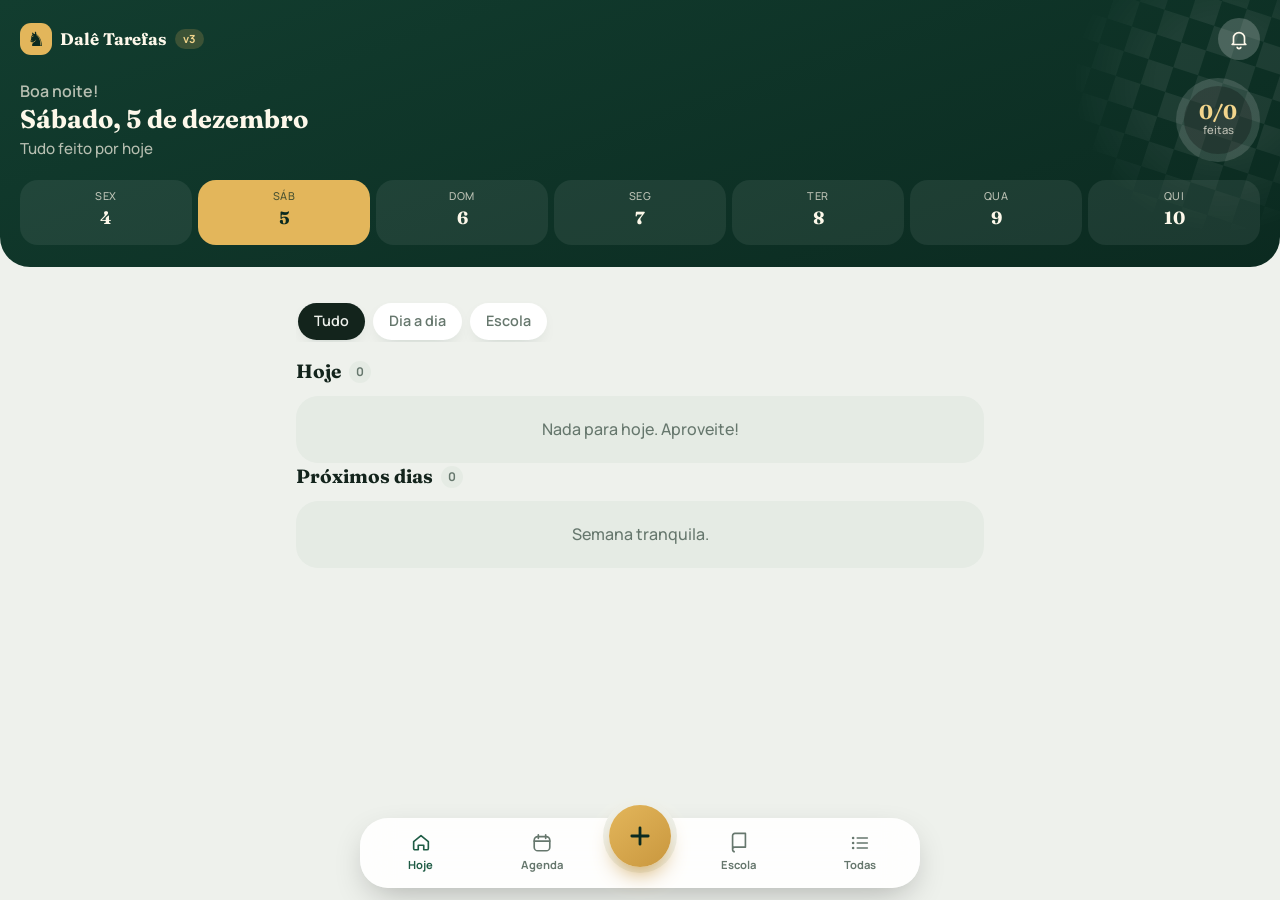
==== index.html @ 9ff4600a "v3: janelas próprias no visual do app e abertura sempre atualizada - Confirmar exclusão, escolher da" ====
<!doctype html>
<html lang="pt-BR">
<head>
  <meta charset="utf-8">
  <meta name="viewport" content="width=device-width, initial-scale=1, viewport-fit=cover">
  <title>Dalê Tarefas</title>
  <meta name="description" content="App de tarefas com agenda para o dia a dia e para a escola.">
  <meta name="theme-color" content="#123d2f">
  <link rel="manifest" href="manifest.webmanifest">
  <link rel="icon" href="icons/icon.svg" type="image/svg+xml">
  <link rel="preload" href="fonts/manrope.woff2" as="font" type="font/woff2" crossorigin>
  <link rel="preload" href="fonts/fraunces-700.woff2" as="font" type="font/woff2" crossorigin>
  <link rel="stylesheet" href="styles.css">
</head>
<body>
  <svg width="0" height="0" style="position:absolute" aria-hidden="true">
    <symbol id="i-home" viewBox="0 0 24 24"><path d="M4 11.5 12 5l8 6.5V19a1.5 1.5 0 0 1-1.5 1.5H15v-5h-6v5H5.5A1.5 1.5 0 0 1 4 19z" fill="none" stroke="currentColor" stroke-width="1.8" stroke-linejoin="round"/></symbol>
    <symbol id="i-cal" viewBox="0 0 24 24"><rect x="3.5" y="5" width="17" height="15.5" rx="4" fill="none" stroke="currentColor" stroke-width="1.8"/><path d="M3.5 10h17M8 3v4M16 3v4" stroke="currentColor" stroke-width="1.8" stroke-linecap="round"/></symbol>
    <symbol id="i-book" viewBox="0 0 24 24"><path d="M5 5.5A2.5 2.5 0 0 1 7.5 3H19v15H7.5A2.5 2.5 0 0 0 5 20.5zM5 20.5A2.5 2.5 0 0 0 7.5 23" fill="none" stroke="currentColor" stroke-width="1.8" stroke-linejoin="round" transform="translate(0 -1.5)"/></symbol>
    <symbol id="i-list" viewBox="0 0 24 24"><path d="M9 6.5h11M9 12h11M9 17.5h11" stroke="currentColor" stroke-width="1.8" stroke-linecap="round"/><circle cx="4.5" cy="6.5" r="1.4" fill="currentColor"/><circle cx="4.5" cy="12" r="1.4" fill="currentColor"/><circle cx="4.5" cy="17.5" r="1.4" fill="currentColor"/></symbol>
    <symbol id="i-plus" viewBox="0 0 24 24"><path d="M12 5v14M5 12h14" stroke="currentColor" stroke-width="2.4" stroke-linecap="round"/></symbol>
    <symbol id="i-check" viewBox="0 0 24 24"><path d="m5.5 12.5 4 4 9-9.5" fill="none" stroke="currentColor" stroke-width="2.6" stroke-linecap="round" stroke-linejoin="round"/></symbol>
    <symbol id="i-clock" viewBox="0 0 24 24"><circle cx="12" cy="12" r="8.5" fill="none" stroke="currentColor" stroke-width="1.8"/><path d="M12 7.5V12l3 2" fill="none" stroke="currentColor" stroke-width="1.8" stroke-linecap="round"/></symbol>
    <symbol id="i-bell" viewBox="0 0 24 24"><path d="M6 16.5V11a6 6 0 0 1 12 0v5.5l1.5 1.5h-15zM10 20.5a2 2 0 0 0 4 0" fill="none" stroke="currentColor" stroke-width="1.8" stroke-linejoin="round"/></symbol>
    <symbol id="i-repeat" viewBox="0 0 24 24"><path d="M4 11V9.5A3.5 3.5 0 0 1 7.5 6H19m0 0-3-3m3 3-3 3M20 13v1.5a3.5 3.5 0 0 1-3.5 3.5H5m0 0 3 3m-3-3 3-3" fill="none" stroke="currentColor" stroke-width="1.8" stroke-linecap="round" stroke-linejoin="round"/></symbol>
    <symbol id="i-house" viewBox="0 0 24 24"><path d="M4 11.5 12 5l8 6.5M6.5 10v9.5h11V10" fill="none" stroke="currentColor" stroke-width="2" stroke-linecap="round" stroke-linejoin="round"/></symbol>
    <symbol id="i-search" viewBox="0 0 24 24"><circle cx="11" cy="11" r="6.5" fill="none" stroke="currentColor" stroke-width="1.9"/><path d="m16 16 4 4" stroke="currentColor" stroke-width="1.9" stroke-linecap="round"/></symbol>
    <symbol id="i-chev-l" viewBox="0 0 24 24"><path d="m14.5 6-6 6 6 6" fill="none" stroke="currentColor" stroke-width="2.2" stroke-linecap="round" stroke-linejoin="round"/></symbol>
    <symbol id="i-chev-r" viewBox="0 0 24 24"><path d="m9.5 6 6 6-6 6" fill="none" stroke="currentColor" stroke-width="2.2" stroke-linecap="round" stroke-linejoin="round"/></symbol>
    <symbol id="i-x" viewBox="0 0 24 24"><path d="m7 7 10 10M17 7 7 17" stroke="currentColor" stroke-width="2.2" stroke-linecap="round"/></symbol>
    <symbol id="i-gear" viewBox="0 0 24 24"><circle cx="12" cy="12" r="3" fill="none" stroke="currentColor" stroke-width="1.8"/><path d="M12 2.8v2.4M12 18.8v2.4M2.8 12h2.4M18.8 12h2.4M5.5 5.5l1.7 1.7M16.8 16.8l1.7 1.7M5.5 18.5l1.7-1.7M16.8 7.2l1.7-1.7" stroke="currentColor" stroke-width="1.8" stroke-linecap="round"/></symbol>
  </svg>

  <header class="hero">
    <div class="hero-top">
      <div class="brand">
        <span class="logo" aria-hidden="true"><svg><use href="#i-check"/></svg></span>
        <span class="brand-name">Dalê Tarefas</span>
        <span class="version" id="appVersion"></span>
      </div>
      <button class="icon-btn" id="notifyBtn" type="button" aria-label="Ativar notificações"><svg><use href="#i-bell"/></svg></button>
    </div>
    <div class="hero-body">
      <div class="hero-text">
        <p class="hello" id="heroKicker"></p>
        <h1 id="heroTitle"></h1>
        <p class="hero-sub" id="heroSub"></p>
      </div>
      <div class="ring" id="ring" hidden><span class="ring-num" id="ringNum"></span><span class="ring-label">feitas</span></div>
    </div>
    <div class="week" id="week" hidden></div>
  </header>

  <main>
    <section class="view active" id="view-hoje">
      <div id="spotlight"></div>
      <div class="chips" id="hojeFilter">
        <button class="chip-btn active" data-hf="" type="button">Tudo</button>
        <button class="chip-btn" data-hf="dia" type="button">Dia a dia</button>
        <button class="chip-btn" data-hf="escola" type="button">Escola</button>
      </div>
      <div id="hojeLists"></div>
    </section>

    <section class="view" id="view-agenda">
      <div class="month-card">
        <div class="cal-header">
          <button class="icon-btn small" id="prevMonth" type="button" aria-label="Mês anterior"><svg><use href="#i-chev-l"/></svg></button>
          <h2 id="monthTitle"></h2>
          <button class="icon-btn small" id="nextMonth" type="button" aria-label="Próximo mês"><svg><use href="#i-chev-r"/></svg></button>
        </div>
        <div class="calendar" id="calendar"></div>
        <button class="pill-btn soft" id="goToday" type="button">Voltar para hoje</button>
      </div>
      <div class="section-title">
        <h3 id="dayTitle"></h3>
        <button class="pill-btn" id="addOnDay" type="button"><svg><use href="#i-plus"/></svg>Adicionar</button>
      </div>
      <ol class="timeline" id="dayTasks"></ol>
    </section>

    <section class="view" id="view-escola">
      <div class="section-title"><h3>Provas chegando</h3></div>
      <div class="carousel" id="examsBox"></div>
      <div class="section-title">
        <h3>Matérias</h3>
        <button class="pill-btn soft" id="manageSubjects" type="button"><svg><use href="#i-gear"/></svg>Editar</button>
      </div>
      <div class="subject-tiles" id="subjectsGrid"></div>
      <div class="section-title"><h3 id="schoolListTitle">Lições e trabalhos</h3></div>
      <div id="schoolList"></div>
    </section>

    <section class="view" id="view-todas">
      <label class="search"><svg><use href="#i-search"/></svg><input type="search" id="search" placeholder="Buscar tarefas" aria-label="Buscar tarefas"></label>
      <div class="chips" id="statusChips">
        <button class="chip-btn active" data-status="pendentes" type="button">Pendentes</button>
        <button class="chip-btn" data-status="concluidas" type="button">Concluídas</button>
        <button class="chip-btn" data-status="" type="button">Todas</button>
        <span class="chip-sep"></span>
        <button class="chip-btn" data-cat="dia" type="button">Dia a dia</button>
        <button class="chip-btn" data-cat="escola" type="button">Escola</button>
      </div>
      <div id="allTasks"></div>
      <button class="pill-btn danger" id="clearDone" type="button">Apagar concluídas</button>
    </section>
  </main>

  <nav class="bottom-nav" role="tablist">
    <button class="tab active" data-view="hoje" role="tab" type="button"><svg><use href="#i-home"/></svg><span>Hoje</span></button>
    <button class="tab" data-view="agenda" role="tab" type="button"><svg><use href="#i-cal"/></svg><span>Agenda</span></button>
    <button class="fab" id="addBtn" type="button" aria-label="Nova tarefa"><svg><use href="#i-plus"/></svg></button>
    <button class="tab" data-view="escola" role="tab" type="button"><svg><use href="#i-book"/></svg><span>Escola</span></button>
    <button class="tab" data-view="todas" role="tab" type="button"><svg><use href="#i-list"/></svg><span>Todas</span></button>
  </nav>

  <dialog id="taskDialog" class="sheet">
    <form id="taskForm" method="dialog">
      <span class="grabber" aria-hidden="true"></span>
      <div class="sheet-head">
        <h2 id="formTitle">Nova tarefa</h2>
        <button class="icon-btn small" value="cancel" formnovalidate type="submit" aria-label="Fechar"><svg><use href="#i-x"/></svg></button>
      </div>
      <input class="title-input" name="title" required maxlength="120" placeholder="O que você precisa fazer?" aria-label="Título">

      <div class="cat-toggle">
        <label><input type="radio" name="category" value="dia" checked><span><svg><use href="#i-house"/></svg>Dia a dia</span></label>
        <label><input type="radio" name="category" value="escola"><span><svg><use href="#i-book"/></svg>Escola</span></label>
      </div>

      <div class="school-fields" id="schoolFields">
        <p class="field-label">Matéria</p>
        <div class="choice-row" id="subjectSelect"></div>
        <p class="field-label">Tipo</p>
        <div class="choice-row">
          <label class="choice"><input type="radio" name="kind" value="licao" checked><span>Lição</span></label>
          <label class="choice"><input type="radio" name="kind" value="trabalho"><span>Trabalho</span></label>
          <label class="choice"><input type="radio" name="kind" value="prova"><span>Prova</span></label>
          <label class="choice"><input type="radio" name="kind" value="estudo"><span>Estudar</span></label>
          <label class="choice"><input type="radio" name="kind" value="outro"><span>Outro</span></label>
        </div>
      </div>

      <div class="when-row">
        <button class="pill-field" type="button" id="dateBtn"><svg><use href="#i-cal"/></svg><span id="dateLabel">Sem data</span></button>
        <button class="pill-field" type="button" id="timeBtn"><svg><use href="#i-clock"/></svg><span id="timeLabel">Sem horário</span></button>
        <input type="hidden" name="date">
        <input type="hidden" name="time">
      </div>

      <p class="field-label">Prioridade</p>
      <div class="choice-row prio-row">
        <label class="choice baixa"><input type="radio" name="priority" value="baixa"><span>Baixa</span></label>
        <label class="choice media"><input type="radio" name="priority" value="media" checked><span>Média</span></label>
        <label class="choice alta"><input type="radio" name="priority" value="alta"><span>Alta</span></label>
      </div>

      <p class="field-label">Lembrete</p>
      <div class="choice-row">
        <label class="choice"><input type="radio" name="reminder" value=""><span>Nenhum</span></label>
        <label class="choice"><input type="radio" name="reminder" value="0" checked><span>Na hora</span></label>
        <label class="choice"><input type="radio" name="reminder" value="10"><span>10 min</span></label>
        <label class="choice"><input type="radio" name="reminder" value="30"><span>30 min</span></label>
        <label class="choice"><input type="radio" name="reminder" value="60"><span>1 h</span></label>
        <label class="choice"><input type="radio" name="reminder" value="1440"><span>1 dia</span></label>
      </div>

      <p class="field-label">Repetir</p>
      <div class="choice-row">
        <label class="choice"><input type="radio" name="repeat" value="" checked><span>Não</span></label>
        <label class="choice"><input type="radio" name="repeat" value="diario"><span>Todo dia</span></label>
        <label class="choice"><input type="radio" name="repeat" value="semanal"><span>Toda semana</span></label>
      </div>

      <textarea name="notes" rows="2" maxlength="1000" placeholder="Anotações, páginas, materiais…" aria-label="Anotações"></textarea>

      <div class="sheet-actions">
        <button class="pill-btn danger" id="deleteBtn" type="button" hidden>Excluir</button>
        <button class="save-btn" value="save" type="submit">Salvar tarefa</button>
      </div>
    </form>
  </dialog>

  <dialog id="subjectsDialog" class="sheet">
    <form method="dialog" id="subjectsForm">
      <span class="grabber" aria-hidden="true"></span>
      <div class="sheet-head">
        <h2>Matérias</h2>
        <button class="icon-btn small" type="submit" aria-label="Fechar"><svg><use href="#i-x"/></svg></button>
      </div>
      <ul class="subject-edit-list" id="subjectEditList"></ul>
      <div class="add-subject">
        <button class="color-dot" type="button" id="newSubjectColor" data-color="#7c5cff" style="--dot:#7c5cff" aria-label="Escolher cor da matéria"></button>
        <input id="newSubjectName" placeholder="Nova matéria" maxlength="40">
        <button class="pill-btn" id="addSubjectBtn" type="button"><svg><use href="#i-plus"/></svg></button>
      </div>
      <button class="save-btn" type="submit">Pronto</button>
    </form>
  </dialog>

  <!-- Janelas próprias (no lugar das janelas do sistema) -->
  <dialog id="confirmDialog" class="sheet small-sheet">
    <div class="sheet-inner">
      <span class="grabber" aria-hidden="true"></span>
      <div class="confirm-icon" aria-hidden="true"><svg><use href="#i-x"/></svg></div>
      <h2 id="confirmTitle"></h2>
      <p class="confirm-text" id="confirmText"></p>
      <div class="sheet-actions">
        <button class="pill-btn soft big" type="button" id="confirmNo">Cancelar</button>
        <button class="pill-btn danger-solid big" type="button" id="confirmYes">Excluir</button>
      </div>
    </div>
  </dialog>

  <dialog id="dateDialog" class="sheet small-sheet">
    <div class="sheet-inner">
      <span class="grabber" aria-hidden="true"></span>
      <div class="sheet-head"><h2>Escolher data</h2><button class="icon-btn small" type="button" data-close aria-label="Fechar"><svg><use href="#i-x"/></svg></button></div>
      <div class="choice-row" id="dateQuick"></div>
      <div class="picker-cal">
        <div class="cal-header">
          <button class="icon-btn small" type="button" id="pickPrev" aria-label="Mês anterior"><svg><use href="#i-chev-l"/></svg></button>
          <h3 id="pickMonth"></h3>
          <button class="icon-btn small" type="button" id="pickNext" aria-label="Próximo mês"><svg><use href="#i-chev-r"/></svg></button>
        </div>
        <div class="calendar" id="pickDays"></div>
      </div>
    </div>
  </dialog>

  <dialog id="timeDialog" class="sheet small-sheet">
    <div class="sheet-inner">
      <span class="grabber" aria-hidden="true"></span>
      <div class="sheet-head"><h2>Escolher horário</h2><button class="icon-btn small" type="button" data-close aria-label="Fechar"><svg><use href="#i-x"/></svg></button></div>
      <div class="time-preview" id="timePreview">--:--</div>
      <p class="field-label">Hora</p>
      <div class="time-grid hours" id="pickHours"></div>
      <p class="field-label">Minutos</p>
      <div class="time-grid minutes" id="pickMinutes"></div>
      <div class="sheet-actions">
        <button class="pill-btn soft big" type="button" id="timeClear">Sem horário</button>
        <button class="save-btn" type="button" id="timeOk">Confirmar</button>
      </div>
    </div>
  </dialog>

  <dialog id="colorDialog" class="sheet small-sheet">
    <div class="sheet-inner">
      <span class="grabber" aria-hidden="true"></span>
      <div class="sheet-head"><h2>Escolher cor</h2><button class="icon-btn small" type="button" data-close aria-label="Fechar"><svg><use href="#i-x"/></svg></button></div>
      <div class="palette" id="palette"></div>
    </div>
  </dialog>

  <div class="toast" id="toast" role="status" aria-live="polite"></div>
  <script src="version.js"></script>
  <script src="app.js"></script>
</body>
</html>
---- styles.css ----
/* Fontes locais (funcionam offline) */
@font-face { font-family: 'Fraunces'; font-style: normal; font-weight: 700; font-display: swap; src: url('fonts/fraunces-700.woff2') format('woff2'); }
@font-face { font-family: 'Manrope'; font-style: normal; font-weight: 500 800; font-display: swap; src: url('fonts/manrope.woff2') format('woff2'); }

/* Dalê Tarefas — layout renovado: topo com saudação e progresso, navegação inferior com botão central,
   cartões arredondados, formulários em "bottom sheet". Cada tema troca só os tokens e alguns detalhes. */
:root {
  --bg: #f4f2fb;
  --surface: #ffffff;
  --surface-2: #efecf8;
  --text: #1b1830;
  --muted: #6e6a86;
  --line: rgba(27, 24, 48, .08);
  --accent: #6d4aff;
  --accent-2: #ff5fa2;
  --accent-text: #ffffff;
  --hero-bg: linear-gradient(140deg, #6d4aff, #ff5fa2);
  --hero-text: #ffffff;
  --hero-muted: rgba(255, 255, 255, .78);
  --nav-bg: rgba(255, 255, 255, .92);
  --dia: #18b6a4;
  --escola: #ffae2b;
  --alta: #ff4d6d;
  --media: #ffae2b;
  --baixa: #2ccf8a;
  --r-xl: 30px;
  --r-lg: 22px;
  --r-md: 16px;
  --shadow: 0 10px 30px -12px rgba(40, 20, 120, .25);
  --shadow-sm: 0 4px 14px -6px rgba(40, 20, 120, .18);
  --font-display: "Trebuchet MS", system-ui, sans-serif;
  --font-body: system-ui, sans-serif;
  --display-weight: 800;
}

* { box-sizing: border-box; }
[hidden] { display: none !important; }
html { -webkit-tap-highlight-color: transparent; }
body {
  margin: 0; min-height: 100vh; background: var(--bg); color: var(--text);
  font-family: var(--font-body); line-height: 1.45; padding-bottom: 120px;
}
svg { width: 22px; height: 22px; flex: none; }
h1, h2, h3 { margin: 0; font-family: var(--font-display); font-weight: var(--display-weight); }
button { font: inherit; color: inherit; }

/* ---------- Topo ---------- */
.hero {
  background: var(--hero-bg); color: var(--hero-text);
  padding: 18px 20px 22px; border-radius: 0 0 var(--r-xl) var(--r-xl);
  display: grid; gap: 18px; position: relative; overflow: hidden;
}
.hero-top { display: flex; align-items: center; justify-content: space-between; gap: 12px; position: relative; z-index: 1; }
.brand { display: flex; align-items: center; gap: 8px; min-width: 0; }
.logo {
  width: 32px; height: 32px; border-radius: 11px; display: grid; place-items: center;
  background: rgba(255, 255, 255, .22); color: var(--hero-text);
}
.logo svg { width: 18px; height: 18px; }
.brand-name { font-family: var(--font-display); font-weight: var(--display-weight); font-size: 1.05rem; white-space: nowrap; }
.version { font-size: .7rem; font-weight: 700; padding: 2px 8px; border-radius: 999px; background: rgba(255, 255, 255, .22); }
.icon-btn {
  width: 42px; height: 42px; border-radius: 50%; border: 0; display: grid; place-items: center; cursor: pointer;
  background: rgba(255, 255, 255, .2); color: inherit;
}
.icon-btn.small { width: 34px; height: 34px; background: var(--surface-2); color: var(--text); }
.icon-btn.small svg { width: 18px; height: 18px; }
#notifyBtn.on { background: var(--hero-text); color: var(--accent); }

.hero-body { display: flex; align-items: center; justify-content: space-between; gap: 16px; position: relative; z-index: 1; }
.hello { margin: 0; color: var(--hero-muted); font-weight: 600; }
.hero h1 { font-size: 1.6rem; line-height: 1.15; text-wrap: balance; margin: 2px 0 4px; }
.hero-sub { margin: 0; color: var(--hero-muted); font-size: .95rem; }
.ring {
  --p: 0; flex: none; width: 84px; height: 84px; border-radius: 50%; display: grid; place-content: center; text-align: center;
  background: conic-gradient(var(--hero-text) calc(var(--p) * 1%), rgba(255, 255, 255, .22) 0);
  position: relative;
}
.ring::before { content: ""; position: absolute; inset: 8px; border-radius: 50%; background: var(--ring-hole, rgba(0, 0, 0, .18)); }
.ring > * { position: relative; }
.ring-num { font-family: var(--font-display); font-weight: var(--display-weight); font-size: 1.25rem; line-height: 1; }
.ring-label { font-size: .7rem; color: var(--hero-muted); }

.week { display: grid; grid-template-columns: repeat(7, 1fr); gap: 6px; position: relative; z-index: 1; }
.day-pill {
  border: 0; border-radius: 18px; padding: 8px 0 6px; display: grid; justify-items: center; gap: 1px; cursor: pointer;
  background: rgba(255, 255, 255, .14); color: var(--hero-text);
}
.day-pill .dw { font-size: .68rem; text-transform: uppercase; letter-spacing: .04em; color: var(--hero-muted); }
.day-pill .dn { font-family: var(--font-display); font-weight: var(--display-weight); font-size: 1.1rem; }
.day-pill .dd { font-size: .7rem; line-height: .6; height: 8px; letter-spacing: 1px; }
.day-pill.today { background: var(--hero-text); color: var(--accent); }
.day-pill.today .dw { color: var(--accent); opacity: .7; }

/* ---------- Conteúdo ---------- */
main { padding: 18px 16px 0; max-width: 720px; margin: 0 auto; display: grid; gap: 16px; }
.view { display: none; }
.view.active { display: grid; gap: 16px; }

.chips { display: flex; gap: 8px; overflow-x: auto; padding: 2px; scrollbar-width: none; }
.chip-btn {
  flex: none; border: 0; border-radius: 999px; padding: 8px 16px; font-weight: 600; font-size: .9rem; cursor: pointer;
  background: var(--surface); color: var(--muted); box-shadow: var(--shadow-sm);
}
.chip-btn.active { background: var(--text); color: var(--bg); }
.chip-sep { flex: none; width: 1px; background: var(--line); margin: 4px 2px; }

.group { display: grid; gap: 10px; }
.group h2 { font-size: 1.05rem; display: flex; align-items: center; gap: 8px; }
.group h2 .count {
  font-family: var(--font-body); font-size: .75rem; font-weight: 700; min-width: 22px; height: 22px; padding: 0 7px;
  border-radius: 999px; display: inline-grid; place-items: center; background: var(--surface-2); color: var(--muted);
}
.group.overdue h2 { color: var(--alta); }
.group.overdue h2 .count { background: color-mix(in srgb, var(--alta) 15%, transparent); color: var(--alta); }

.task-list { list-style: none; margin: 0; padding: 0; display: grid; gap: 10px; }
.task {
  display: flex; align-items: center; gap: 12px; padding: 12px 12px 12px 12px; border-radius: var(--r-lg);
  background: var(--surface); box-shadow: var(--shadow-sm);
}
.badge {
  flex: none; width: 44px; height: 44px; border-radius: 15px; display: grid; place-items: center;
  background: color-mix(in srgb, var(--c) 16%, transparent); color: var(--c);
  font-family: var(--font-display); font-weight: var(--display-weight); font-size: .95rem;
}
.badge svg { width: 20px; height: 20px; }
.task-body { flex: 1; min-width: 0; display: grid; gap: 2px; cursor: pointer; }
.task-kicker { font-size: .74rem; font-weight: 600; color: var(--muted); display: flex; align-items: center; gap: 6px; }
.exam-tag {
  font-size: .62rem; letter-spacing: .06em; padding: 1px 7px; border-radius: 999px;
  background: var(--alta); color: #fff;
}
.task-title { font-weight: 650; font-size: 1rem; overflow-wrap: anywhere; }
.task-meta { display: flex; flex-wrap: wrap; gap: 4px 12px; font-size: .78rem; color: var(--muted); margin-top: 2px; }
.task-meta span { display: inline-flex; align-items: center; gap: 4px; }
.task-meta .ico { width: 14px; height: 14px; }
.task-meta .late { color: var(--alta); font-weight: 700; }
.task-notes { font-size: .8rem; color: var(--muted); }
.task-side { display: grid; justify-items: end; gap: 6px; }
.time { font-size: .78rem; font-weight: 700; color: var(--muted); font-variant-numeric: tabular-nums; }
.check {
  width: 34px; height: 34px; border-radius: 50%; border: 2px solid color-mix(in srgb, var(--c) 45%, var(--line));
  background: transparent; display: grid; place-items: center; cursor: pointer; color: transparent;
}
.check svg { width: 18px; height: 18px; }
.task.done .check { background: var(--c); border-color: var(--c); color: #fff; }
.task.done .task-title { text-decoration: line-through; color: var(--muted); }
.task.done { opacity: .72; }
.task.prio-alta .badge { box-shadow: inset 0 0 0 2px color-mix(in srgb, var(--alta) 50%, transparent); }

.empty { margin: 0; text-align: center; color: var(--muted); padding: 22px 16px; border-radius: var(--r-lg); background: var(--surface-2); }

/* Destaque da próxima prova */
.spotlight {
  display: flex; align-items: center; gap: 14px; padding: 18px; border-radius: var(--r-xl); color: #fff;
  background: linear-gradient(135deg, var(--c), color-mix(in srgb, var(--c) 55%, #000));
  box-shadow: 0 16px 30px -16px var(--c); position: relative; overflow: hidden;
}
.spotlight::after { content: ""; position: absolute; right: -40px; top: -60px; width: 180px; height: 180px; border-radius: 50%; background: rgba(255, 255, 255, .12); }
.spot-text { flex: 1; display: grid; gap: 2px; cursor: pointer; position: relative; z-index: 1; min-width: 0; }
.spot-kicker { font-size: .72rem; text-transform: uppercase; letter-spacing: .08em; opacity: .85; font-weight: 700; }
.spot-text strong { font-family: var(--font-display); font-weight: var(--display-weight); font-size: 1.35rem; }
.spot-text span:last-child { font-size: .88rem; opacity: .9; }
.countdown {
  position: relative; z-index: 1; flex: none; width: 74px; height: 74px; border-radius: 24px; display: grid; place-content: center; text-align: center;
  background: rgba(255, 255, 255, .2); backdrop-filter: blur(6px);
}
.countdown b { font-family: var(--font-display); font-size: 1.8rem; line-height: 1; }
.countdown span { font-size: .72rem; }

/* ---------- Agenda ---------- */
.month-card { background: var(--surface); border-radius: var(--r-xl); padding: 14px; box-shadow: var(--shadow); display: grid; gap: 10px; }
.cal-header { display: flex; align-items: center; justify-content: space-between; }
.cal-header h2 { font-size: 1.1rem; }
.calendar { display: grid; grid-template-columns: repeat(7, 1fr); gap: 4px 2px; }
.cal-dow { text-align: center; font-size: .72rem; font-weight: 700; color: var(--muted); padding-bottom: 4px; }
.cal-day {
  border: 0; background: transparent; cursor: pointer; display: grid; justify-items: center; gap: 3px; padding: 3px 0 4px; border-radius: 16px;
}
.cal-day .num { width: 34px; height: 34px; border-radius: 50%; display: grid; place-items: center; font-weight: 600; font-size: .92rem; }
.cal-day.other { opacity: .35; }
.cal-day.today .num { background: var(--surface-2); color: var(--accent); font-weight: 800; }
.cal-day.selected .num { background: var(--accent); color: var(--accent-text); box-shadow: 0 6px 14px -6px var(--accent); }
.cal-day.has-exam .num { box-shadow: inset 0 0 0 2px var(--alta); }
.cal-day.selected.has-exam .num { box-shadow: 0 0 0 2px var(--surface), 0 0 0 4px var(--alta); }
.dots { display: flex; gap: 3px; height: 6px; }
.dot { width: 6px; height: 6px; border-radius: 50%; }
.dot.done { opacity: .35; }
.pill-btn {
  border: 0; border-radius: 999px; padding: 8px 14px; font-weight: 700; font-size: .85rem; cursor: pointer;
  display: inline-flex; align-items: center; justify-content: center; gap: 6px; background: var(--accent); color: var(--accent-text);
}
.pill-btn svg { width: 16px; height: 16px; }
.pill-btn.soft { background: var(--surface-2); color: var(--text); }
.pill-btn.danger { background: color-mix(in srgb, var(--alta) 12%, transparent); color: var(--alta); }
#goToday { justify-self: center; }
.section-title { display: flex; align-items: center; justify-content: space-between; gap: 12px; }
.section-title h3 { font-size: 1.1rem; }

.timeline { list-style: none; margin: 0; padding: 0; display: grid; gap: 10px; }
.tl-item { display: grid; grid-template-columns: 54px 10px 1fr; gap: 8px; align-items: center; }
.tl-time { font-size: .8rem; font-weight: 700; color: var(--muted); text-align: right; font-variant-numeric: tabular-nums; }
.tl-line { width: 10px; height: 10px; border-radius: 50%; background: var(--c); box-shadow: 0 0 0 4px color-mix(in srgb, var(--c) 20%, transparent); justify-self: center; }

/* ---------- Escola ---------- */
.carousel { display: flex; gap: 12px; overflow-x: auto; scroll-snap-type: x mandatory; padding: 4px 2px 10px; margin: 0 -2px; scrollbar-width: none; }
.exam-card {
  flex: none; width: 230px; scroll-snap-align: start; display: flex; gap: 12px; align-items: center; padding: 14px;
  border-radius: var(--r-lg); color: #fff; background: linear-gradient(140deg, var(--c), color-mix(in srgb, var(--c) 55%, #000));
  box-shadow: 0 12px 24px -14px var(--c);
}
.exam-count { flex: none; width: 58px; height: 58px; border-radius: 19px; background: rgba(255, 255, 255, .22); display: grid; place-content: center; text-align: center; }
.exam-count b { font-family: var(--font-display); font-size: 1.5rem; line-height: 1; }
.exam-count span { font-size: .68rem; }
.exam-info { display: grid; min-width: 0; cursor: pointer; }
.exam-info strong { font-family: var(--font-display); font-weight: var(--display-weight); }
.exam-info span { font-size: .8rem; opacity: .9; overflow: hidden; text-overflow: ellipsis; white-space: nowrap; }
.exam-info .exam-date { opacity: .75; }
.subject-tiles { display: grid; grid-template-columns: repeat(2, 1fr); gap: 10px; }
.subject-tile {
  border: 0; text-align: left; cursor: pointer; border-radius: var(--r-lg); padding: 14px; display: grid; gap: 4px;
  background: var(--surface); box-shadow: var(--shadow-sm); position: relative; overflow: hidden;
}
.subject-tile::after { content: ""; position: absolute; right: -24px; top: -24px; width: 80px; height: 80px; border-radius: 50%; background: color-mix(in srgb, var(--c) 14%, transparent); }
.subject-tile.active { background: var(--c); color: #fff; }
.subject-tile.active .tile-count { color: rgba(255, 255, 255, .85); }
.tile-badge {
  width: 38px; height: 38px; border-radius: 13px; display: grid; place-items: center; margin-bottom: 4px;
  background: var(--c); color: #fff; font-family: var(--font-display); font-weight: var(--display-weight);
}
.subject-tile.active .tile-badge { background: rgba(255, 255, 255, .25); }
.tile-name { font-weight: 750; }
.tile-count { font-size: .78rem; color: var(--muted); }
.tile-bar { height: 6px; border-radius: 999px; background: color-mix(in srgb, var(--c) 18%, transparent); overflow: hidden; margin-top: 4px; }
.tile-bar i { display: block; height: 100%; border-radius: inherit; background: var(--c); }
.subject-tile.active .tile-bar { background: rgba(255, 255, 255, .3); }
.subject-tile.active .tile-bar i { background: #fff; }

/* ---------- Todas ---------- */
.search {
  display: flex; align-items: center; gap: 10px; padding: 0 16px; border-radius: 999px; background: var(--surface);
  box-shadow: var(--shadow-sm); color: var(--muted);
}
.search input { flex: 1; border: 0; background: transparent; padding: 14px 0; font: inherit; color: var(--text); outline: none; min-width: 0; }
#clearDone { justify-self: center; }

/* ---------- Navegação inferior ---------- */
.bottom-nav {
  position: fixed; left: 12px; right: 12px; bottom: calc(12px + env(safe-area-inset-bottom, 0px)); z-index: 20;
  display: grid; grid-template-columns: 1fr 1fr 76px 1fr 1fr; align-items: center;
  height: 70px; border-radius: 28px; background: var(--nav-bg); backdrop-filter: blur(16px);
  box-shadow: 0 12px 34px -10px rgba(0, 0, 0, .3); max-width: 560px; margin: 0 auto;
}
.tab { border: 0; background: none; display: grid; justify-items: center; gap: 3px; cursor: pointer; color: var(--muted); font-size: .7rem; font-weight: 700; padding: 6px 0; }
.tab.active { color: var(--accent); }
.tab.active svg { transform: translateY(-1px); }
.fab {
  width: 62px; height: 62px; margin-top: -34px; justify-self: center; border: 0; border-radius: 50%; cursor: pointer;
  display: grid; place-items: center; color: var(--accent-text); background: linear-gradient(140deg, var(--accent), var(--accent-2));
  box-shadow: 0 12px 24px -8px var(--accent), 0 0 0 6px var(--bg);
}
.fab svg { width: 28px; height: 28px; }

/* ---------- Bottom sheets ---------- */
dialog.sheet {
  margin: auto 0 0; width: 100%; max-width: 100%; max-height: 92vh; border: 0; padding: 0;
  border-radius: var(--r-xl) var(--r-xl) 0 0; background: var(--surface); color: var(--text);
  box-shadow: 0 -10px 40px rgba(0, 0, 0, .25);
}
dialog.sheet::backdrop { background: rgba(15, 10, 35, .45); backdrop-filter: blur(3px); }
dialog.sheet form { padding: 10px 18px 22px; display: grid; grid-template-columns: minmax(0, 1fr); gap: 12px; max-width: 640px; margin: 0 auto; }
.grabber { justify-self: center; width: 44px; height: 5px; border-radius: 99px; background: var(--line); background: color-mix(in srgb, var(--muted) 35%, transparent); }
.sheet-head { display: flex; align-items: center; justify-content: space-between; }
.sheet-head h2 { font-size: 1.3rem; }
.title-input {
  border: 0; background: var(--surface-2); border-radius: var(--r-md); padding: 14px 16px; font: inherit; font-size: 1.05rem; font-weight: 650; color: var(--text); width: 100%;
}
.cat-toggle { display: grid; grid-template-columns: 1fr 1fr; gap: 10px; }
.cat-toggle input, .choice input { position: absolute; opacity: 0; pointer-events: none; }
.cat-toggle span {
  display: flex; align-items: center; justify-content: center; gap: 8px; padding: 14px; border-radius: var(--r-md); cursor: pointer;
  background: var(--surface-2); font-weight: 700; color: var(--muted);
}
.cat-toggle input:checked + span { background: var(--accent); color: var(--accent-text); box-shadow: 0 8px 18px -10px var(--accent); }
.field-label { margin: 2px 0 -4px; font-size: .78rem; font-weight: 700; color: var(--muted); text-transform: uppercase; letter-spacing: .05em; }
.choice-row { display: flex; flex-wrap: wrap; gap: 8px; }
.choice span {
  display: inline-flex; align-items: center; gap: 6px; padding: 8px 14px; border-radius: 999px; cursor: pointer; font-weight: 600; font-size: .88rem;
  background: var(--surface-2); color: var(--text);
}
.choice input:checked + span { background: var(--text); color: var(--surface); }
.choice.subj i { width: 10px; height: 10px; border-radius: 50%; background: var(--c); }
.choice.subj input:checked + span { background: var(--c); color: #fff; }
.choice.subj input:checked + span i { background: #fff; }
.prio-row .choice span::before { content: ""; width: 9px; height: 9px; border-radius: 50%; }
.prio-row .baixa span::before { background: var(--baixa); }
.prio-row .media span::before { background: var(--media); }
.prio-row .alta span::before { background: var(--alta); }
.when-row { display: grid; grid-template-columns: 1.3fr 1fr; gap: 10px; }
.when-row > *, .cat-toggle > *, dialog.sheet form > * { min-width: 0; }
.pill-field { display: flex; align-items: center; gap: 8px; padding: 0 12px; border-radius: var(--r-md); background: var(--surface-2); color: var(--muted); }
.pill-field svg { width: 18px; height: 18px; }
.pill-field input { flex: 1; min-width: 0; border: 0; background: transparent; padding: 12px 0; font: inherit; color: var(--text); font-weight: 600; }
dialog textarea { border: 0; background: var(--surface-2); border-radius: var(--r-md); padding: 12px 14px; font: inherit; color: var(--text); resize: vertical; }
.school-fields { display: grid; gap: 12px; }
.school-fields[hidden] { display: none; }
.sheet-actions { display: flex; gap: 10px; align-items: center; }
.save-btn {
  flex: 1; border: 0; border-radius: 999px; padding: 15px; font-weight: 800; font-size: 1rem; cursor: pointer;
  color: var(--accent-text); background: linear-gradient(140deg, var(--accent), var(--accent-2)); box-shadow: 0 12px 24px -12px var(--accent);
}
.subject-edit-list { list-style: none; margin: 0; padding: 0; display: grid; gap: 8px; }
.subject-edit-list li { display: flex; align-items: center; gap: 12px; padding: 8px 8px 8px 10px; border-radius: var(--r-md); background: var(--surface-2); }
.subject-edit-list li span { flex: 1; font-weight: 650; }
input[type="color"] { width: 34px; height: 34px; border: 0; padding: 0; border-radius: 50%; overflow: hidden; background: none; cursor: pointer; }
input[type="color"]::-webkit-color-swatch-wrapper { padding: 0; }
input[type="color"]::-webkit-color-swatch { border: 0; border-radius: 50%; }
.add-subject { display: flex; align-items: center; gap: 10px; padding: 6px 6px 6px 10px; border-radius: 999px; border: 2px dashed var(--line); border-color: color-mix(in srgb, var(--muted) 30%, transparent); }
.add-subject input:not([type="color"]) { flex: 1; min-width: 0; border: 0; background: transparent; font: inherit; color: var(--text); padding: 8px 0; }
.add-subject .pill-btn { width: 38px; height: 38px; padding: 0; }
.hint { color: var(--muted); font-size: .8rem; margin: 0; }

.toast {
  position: fixed; left: 50%; bottom: 100px; transform: translateX(-50%) translateY(30px); opacity: 0; z-index: 30;
  background: var(--text); color: var(--bg); padding: 10px 18px; border-radius: 999px; font-weight: 600;
  transition: transform .25s, opacity .25s; pointer-events: none; max-width: calc(100vw - 32px);
}
.toast.show { transform: translateX(-50%); opacity: 1; }
@media (prefers-reduced-motion: reduce) { * { transition: none !important; } }
.tl-item .time { display: none; }

/* Tema Grande Mestre — xadrez premium: topo esmeralda com tabuleiro em relevo, dourado, serifa moderna */
:root {
  --bg: #eef1ec; --surface: #ffffff; --surface-2: #e5ebe4; --text: #13241c; --muted: #66776d; --line: rgba(19, 36, 28, .1);
  --accent: #1f5c45; --accent-2: #2f7a5d; --accent-text: #fdf8ea;
  --hero-bg: linear-gradient(160deg, #123d2f, #0b2a20);
  --hero-text: #fdf8ea; --hero-muted: rgba(253, 248, 234, .7); --nav-bg: rgba(255, 255, 255, .9);
  --dia: #2f7a5d; --escola: #c9973e; --alta: #b8433b; --media: #c9973e; --baixa: #3f8f6a;
  --shadow: 0 16px 34px -18px rgba(11, 42, 32, .35); --shadow-sm: 0 6px 18px -10px rgba(11, 42, 32, .28);
  --font-display: "Fraunces", Georgia, serif; --font-body: "Manrope", system-ui, sans-serif; --display-weight: 700;
  --ring-hole: rgba(0, 0, 0, .25);
  color-scheme: light;
}
:root .hero::before {
  content: ""; position: absolute; right: -40px; top: -30px; width: 260px; height: 260px; border-radius: 40px; transform: rotate(18deg);
  background: conic-gradient(rgba(255, 255, 255, .07) 25%, transparent 0 50%, rgba(255, 255, 255, .07) 0 75%, transparent 0) 0 0 / 52px 52px;
  -webkit-mask: radial-gradient(circle at 60% 40%, #000 30%, transparent 70%); mask: radial-gradient(circle at 60% 40%, #000 30%, transparent 70%);
}
:root .logo { background: #e3b65b; color: #0b2a20; }
:root .logo svg { display: none; }
:root .logo::before { content: "♞\FE0E"; font-size: 1.25rem; line-height: 1; }
:root .version { background: rgba(227, 182, 91, .2); color: #f2d58c; }
:root .ring { background: conic-gradient(#e3b65b calc(var(--p) * 1%), rgba(255, 255, 255, .14) 0); }
:root .ring-num { color: #f2d58c; }
:root .day-pill { background: rgba(255, 255, 255, .07); }
:root .day-pill.today { background: #e3b65b; color: #0b2a20; }
:root .day-pill.today .dw { color: #0b2a20; }
:root .group h2, :root .section-title h3 { font-size: 1.2rem; }
:root .task.prio-alta .task-kicker::before { content: "♛\FE0E"; color: var(--alta); }
:root .task.prio-media .task-kicker::before { content: "♜\FE0E"; color: var(--media); }
:root .task.prio-baixa .task-kicker::before { content: "♟\FE0E"; color: var(--baixa); }
:root .badge { font-family: "Fraunces", serif; }
:root .spotlight { background: linear-gradient(140deg, #123d2f, #0b2a20); box-shadow: 0 16px 30px -16px #0b2a20; }
:root .spot-kicker::before { content: "♛\FE0E  "; color: #e3b65b; }
:root .countdown { background: #e3b65b; color: #0b2a20; }
:root .calendar .cal-day:nth-child(even):not(.other) .num { background: var(--surface-2); }
:root .calendar .cal-day.selected .num { background: var(--accent); }
:root .fab { background: linear-gradient(140deg, #e3b65b, #c9973e); color: #0b2a20; box-shadow: 0 12px 24px -8px #c9973e, 0 0 0 6px var(--bg); }
:root .tab.active { color: #1f5c45; }
:root .save-btn { background: linear-gradient(140deg, #1f5c45, #123d2f); }
:root .cat-toggle input:checked + span { background: #1f5c45; }

/* ---------- Janelas próprias (confirmar, data, hora, cor) ---------- */
dialog.sheet .sheet-inner { padding: 10px 18px 24px; display: grid; gap: 14px; max-width: 640px; margin: 0 auto; grid-template-columns: minmax(0, 1fr); }
dialog.small-sheet { max-height: 88vh; }
.confirm-icon {
  justify-self: center; width: 56px; height: 56px; border-radius: 50%; display: grid; place-items: center;
  background: color-mix(in srgb, var(--alta) 12%, transparent); color: var(--alta);
}
#confirmDialog h2 { text-align: center; font-size: 1.3rem; }
.confirm-text { margin: -6px 0 4px; text-align: center; color: var(--muted); }
.pill-btn.big { flex: 1; padding: 14px; font-size: .95rem; }
.pill-btn.danger-solid { background: var(--alta); color: #fff; }
.pill-field { border: 0; font: inherit; cursor: pointer; text-align: left; min-height: 46px; color: var(--muted); font-weight: 600; }
.pill-field.filled { color: var(--text); }
.pill-field span { overflow: hidden; text-overflow: ellipsis; white-space: nowrap; }
.choice-chip {
  border: 0; border-radius: 999px; padding: 9px 14px; font-weight: 700; font-size: .88rem; cursor: pointer;
  background: var(--surface-2); color: var(--text);
}
.choice-chip.on { background: var(--accent); color: var(--accent-text); }
.picker-cal { display: grid; gap: 8px; background: var(--surface-2); border-radius: var(--r-lg); padding: 12px 10px; }
.picker-cal .cal-header h3 { font-size: 1.05rem; }
.picker-cal .icon-btn.small { background: var(--surface); }
.picker-cal .calendar .cal-day:nth-child(even):not(.other) .num { background: transparent; }
.picker-cal .calendar .cal-day.today:not(.other) .num { background: var(--surface); color: var(--accent); box-shadow: inset 0 0 0 2px var(--accent); }
.picker-cal .calendar .cal-day.selected:not(.other) .num { background: var(--accent); color: var(--accent-text); box-shadow: 0 6px 14px -6px var(--accent); }
.time-preview {
  justify-self: center; font-family: var(--font-display); font-weight: var(--display-weight); font-size: 2.6rem; line-height: 1;
  padding: 10px 26px; border-radius: var(--r-lg); background: var(--surface-2); font-variant-numeric: tabular-nums;
}
.time-grid { display: grid; gap: 8px; }
.time-grid.hours { grid-template-columns: repeat(6, 1fr); }
.time-grid.minutes { grid-template-columns: repeat(4, 1fr); }
.time-grid .choice-chip { padding: 10px 0; font-variant-numeric: tabular-nums; }
.save-btn:disabled { opacity: .45; cursor: default; }
.palette { display: grid; grid-template-columns: repeat(4, 1fr); gap: 14px; justify-items: center; padding: 4px 0 6px; }
.color-dot {
  width: 34px; height: 34px; border-radius: 50%; border: 0; padding: 0; cursor: pointer; flex: none;
  background: var(--dot); box-shadow: inset 0 0 0 2px rgba(255, 255, 255, .5);
}
.color-dot.big { width: 54px; height: 54px; }
.color-dot.on { box-shadow: 0 0 0 3px var(--surface), 0 0 0 6px var(--dot); }
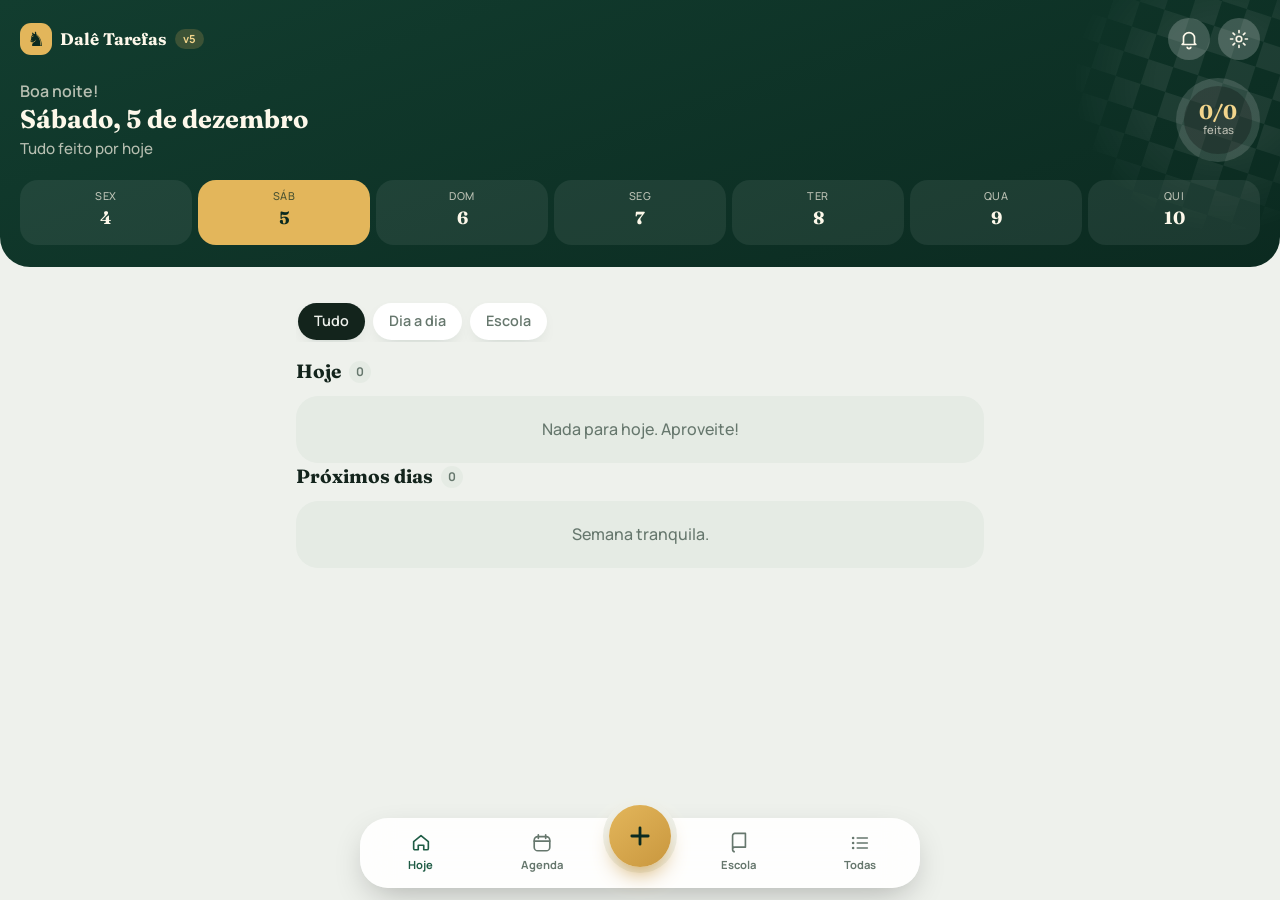
==== commit 20d6473c: "v5: modo Profissional (Bento + Oceano), Configurações e cara de app - Configurações com modo do app " ====
--- a/index.html
+++ b/index.html
@@ -2,7 +2,7 @@
 <html lang="pt-BR">
 <head>
   <meta charset="utf-8">
-  <meta name="viewport" content="width=device-width, initial-scale=1, viewport-fit=cover">
+  <meta name="viewport" content="width=device-width, initial-scale=1, maximum-scale=1, user-scalable=no, viewport-fit=cover">
   <title>Dalê Tarefas</title>
   <meta name="description" content="App de tarefas com agenda para o dia a dia e para a escola.">
   <meta name="theme-color" content="#123d2f">
@@ -11,6 +11,7 @@
   <link rel="preload" href="fonts/manrope.woff2" as="font" type="font/woff2" crossorigin>
   <link rel="preload" href="fonts/fraunces-700.woff2" as="font" type="font/woff2" crossorigin>
   <link rel="stylesheet" href="styles.css">
+  <script>try { if (localStorage.getItem('dal.mode') === 'pro') document.documentElement.dataset.mode = 'pro'; } catch (e) {}</script>
 </head>
 <body>
   <svg width="0" height="0" style="position:absolute" aria-hidden="true">
@@ -28,6 +29,7 @@
     <symbol id="i-chev-l" viewBox="0 0 24 24"><path d="m14.5 6-6 6 6 6" fill="none" stroke="currentColor" stroke-width="2.2" stroke-linecap="round" stroke-linejoin="round"/></symbol>
     <symbol id="i-chev-r" viewBox="0 0 24 24"><path d="m9.5 6 6 6-6 6" fill="none" stroke="currentColor" stroke-width="2.2" stroke-linecap="round" stroke-linejoin="round"/></symbol>
     <symbol id="i-x" viewBox="0 0 24 24"><path d="m7 7 10 10M17 7 7 17" stroke="currentColor" stroke-width="2.2" stroke-linecap="round"/></symbol>
+    <symbol id="i-brief" viewBox="0 0 24 24"><rect x="3.5" y="7" width="17" height="12.5" rx="3" fill="none" stroke="currentColor" stroke-width="1.8"/><path d="M9 7V5.5A1.5 1.5 0 0 1 10.5 4h3A1.5 1.5 0 0 1 15 5.5V7M3.5 12.5h17" fill="none" stroke="currentColor" stroke-width="1.8"/></symbol>
     <symbol id="i-gear" viewBox="0 0 24 24"><circle cx="12" cy="12" r="3" fill="none" stroke="currentColor" stroke-width="1.8"/><path d="M12 2.8v2.4M12 18.8v2.4M2.8 12h2.4M18.8 12h2.4M5.5 5.5l1.7 1.7M16.8 16.8l1.7 1.7M5.5 18.5l1.7-1.7M16.8 7.2l1.7-1.7" stroke="currentColor" stroke-width="1.8" stroke-linecap="round"/></symbol>
   </svg>
 
@@ -38,7 +40,10 @@
         <span class="brand-name">Dalê Tarefas</span>
         <span class="version" id="appVersion"></span>
       </div>
-      <button class="icon-btn" id="notifyBtn" type="button" aria-label="Ativar notificações"><svg><use href="#i-bell"/></svg></button>
+      <div class="hero-actions">
+        <button class="icon-btn" id="notifyBtn" type="button" aria-label="Ativar notificações"><svg><use href="#i-bell"/></svg></button>
+        <button class="icon-btn" id="settingsBtn" type="button" aria-label="Configurações"><svg><use href="#i-gear"/></svg></button>
+      </div>
     </div>
     <div class="hero-body">
       <div class="hero-text">
@@ -48,6 +53,7 @@
       </div>
       <div class="ring" id="ring" hidden><span class="ring-num" id="ringNum"></span><span class="ring-label">feitas</span></div>
     </div>
+    <div class="kpis" id="kpis" hidden></div>
     <div class="week" id="week" hidden></div>
   </header>
 
@@ -56,8 +62,8 @@
       <div id="spotlight"></div>
       <div class="chips" id="hojeFilter">
         <button class="chip-btn active" data-hf="" type="button">Tudo</button>
-        <button class="chip-btn" data-hf="dia" type="button">Dia a dia</button>
-        <button class="chip-btn" data-hf="escola" type="button">Escola</button>
+        <button class="chip-btn" data-hf="dia" type="button" data-l="catA">Dia a dia</button>
+        <button class="chip-btn" data-hf="escola" type="button" data-l="catB">Escola</button>
       </div>
       <div id="hojeLists"></div>
     </section>
@@ -80,10 +86,10 @@
     </section>
 
     <section class="view" id="view-escola">
-      <div class="section-title"><h3>Provas chegando</h3></div>
+      <div class="section-title"><h3 data-l="carousel">Provas chegando</h3></div>
       <div class="carousel" id="examsBox"></div>
       <div class="section-title">
-        <h3>Matérias</h3>
+        <h3 data-l="groups">Matérias</h3>
         <button class="pill-btn soft" id="manageSubjects" type="button"><svg><use href="#i-gear"/></svg>Editar</button>
       </div>
       <div class="subject-tiles" id="subjectsGrid"></div>
@@ -98,8 +104,8 @@
         <button class="chip-btn" data-status="concluidas" type="button">Concluídas</button>
         <button class="chip-btn" data-status="" type="button">Todas</button>
         <span class="chip-sep"></span>
-        <button class="chip-btn" data-cat="dia" type="button">Dia a dia</button>
-        <button class="chip-btn" data-cat="escola" type="button">Escola</button>
+        <button class="chip-btn" data-cat="dia" type="button" data-l="catA">Dia a dia</button>
+        <button class="chip-btn" data-cat="escola" type="button" data-l="catB">Escola</button>
       </div>
       <div id="allTasks"></div>
       <button class="pill-btn danger" id="clearDone" type="button">Apagar concluídas</button>
@@ -110,7 +116,7 @@
     <button class="tab active" data-view="hoje" role="tab" type="button"><svg><use href="#i-home"/></svg><span>Hoje</span></button>
     <button class="tab" data-view="agenda" role="tab" type="button"><svg><use href="#i-cal"/></svg><span>Agenda</span></button>
     <button class="fab" id="addBtn" type="button" aria-label="Nova tarefa"><svg><use href="#i-plus"/></svg></button>
-    <button class="tab" data-view="escola" role="tab" type="button"><svg><use href="#i-book"/></svg><span>Escola</span></button>
+    <button class="tab" data-view="escola" role="tab" type="button"><svg><use href="#i-book"/></svg><span data-l="tabB">Escola</span></button>
     <button class="tab" data-view="todas" role="tab" type="button"><svg><use href="#i-list"/></svg><span>Todas</span></button>
   </nav>
 
@@ -124,21 +130,15 @@
       <input class="title-input" name="title" required maxlength="120" placeholder="O que você precisa fazer?" aria-label="Título">
 
       <div class="cat-toggle">
-        <label><input type="radio" name="category" value="dia" checked><span><svg><use href="#i-house"/></svg>Dia a dia</span></label>
-        <label><input type="radio" name="category" value="escola"><span><svg><use href="#i-book"/></svg>Escola</span></label>
+        <label><input type="radio" name="category" value="dia" checked><span><svg><use href="#i-house"/></svg><b data-l="catA">Dia a dia</b></span></label>
+        <label><input type="radio" name="category" value="escola"><span><svg><use href="#i-book"/></svg><b data-l="catB">Escola</b></span></label>
       </div>
 
       <div class="school-fields" id="schoolFields">
-        <p class="field-label">Matéria</p>
+        <p class="field-label" data-l="group">Matéria</p>
         <div class="choice-row" id="subjectSelect"></div>
         <p class="field-label">Tipo</p>
-        <div class="choice-row">
-          <label class="choice"><input type="radio" name="kind" value="licao" checked><span>Lição</span></label>
-          <label class="choice"><input type="radio" name="kind" value="trabalho"><span>Trabalho</span></label>
-          <label class="choice"><input type="radio" name="kind" value="prova"><span>Prova</span></label>
-          <label class="choice"><input type="radio" name="kind" value="estudo"><span>Estudar</span></label>
-          <label class="choice"><input type="radio" name="kind" value="outro"><span>Outro</span></label>
-        </div>
+        <div class="choice-row" id="kindRow"></div>
       </div>
 
       <div class="when-row">
@@ -185,7 +185,7 @@
     <form method="dialog" id="subjectsForm">
       <span class="grabber" aria-hidden="true"></span>
       <div class="sheet-head">
-        <h2>Matérias</h2>
+        <h2 data-l="groups">Matérias</h2>
         <button class="icon-btn small" type="submit" aria-label="Fechar"><svg><use href="#i-x"/></svg></button>
       </div>
       <ul class="subject-edit-list" id="subjectEditList"></ul>
@@ -196,6 +196,22 @@
       </div>
       <button class="save-btn" type="submit">Pronto</button>
     </form>
+  </dialog>
+
+  <dialog id="settingsDialog" class="sheet small-sheet">
+    <div class="sheet-inner">
+      <span class="grabber" aria-hidden="true"></span>
+      <div class="sheet-head"><h2>Configurações</h2><button class="icon-btn small" type="button" data-close aria-label="Fechar"><svg><use href="#i-x"/></svg></button></div>
+      <p class="field-label">Modo do app</p>
+      <div class="mode-switch" id="modeSwitch">
+        <button type="button" data-mode="escola"><svg><use href="#i-book"/></svg><b>Escola</b><small>Matérias, lições e provas</small></button>
+        <button type="button" data-mode="pro"><svg><use href="#i-brief"/></svg><b>Profissional</b><small>Projetos, prazos e casa</small></button>
+      </div>
+      <p class="field-label">Seu nome</p>
+      <input class="title-input" id="userName" maxlength="30" placeholder="Para a saudação no topo">
+      <div class="setting-row"><span><b>Notificações</b><small>Lembretes das tarefas</small></span><button type="button" class="switch" id="notifySwitch" role="switch" aria-checked="false"><i></i></button></div>
+      <div class="setting-row"><span><b>Versão</b><small>Atualiza sozinho</small></span><span class="version-pill" id="settingsVersion"></span></div>
+    </div>
   </dialog>
 
   <!-- Janelas próprias (no lugar das janelas do sistema) -->
--- a/styles.css
+++ b/styles.css
@@ -1,5 +1,6 @@
 /* Fontes locais (funcionam offline) */
 @font-face { font-family: 'Fraunces'; font-style: normal; font-weight: 700; font-display: swap; src: url('fonts/fraunces-700.woff2') format('woff2'); }
+@font-face { font-family: 'Lexend'; font-style: normal; font-weight: 400 700; font-display: swap; src: url('fonts/lexend.woff2') format('woff2'); }
 @font-face { font-family: 'Manrope'; font-style: normal; font-weight: 500 800; font-display: swap; src: url('fonts/manrope.woff2') format('woff2'); }
 
 /* Dalê Tarefas — layout renovado: topo com saudação e progresso, navegação inferior com botão central,
@@ -364,7 +365,7 @@
 :root .spotlight { background: linear-gradient(140deg, #123d2f, #0b2a20); box-shadow: 0 16px 30px -16px #0b2a20; }
 :root .spot-kicker::before { content: "♛\FE0E  "; color: #e3b65b; }
 :root .countdown { background: #e3b65b; color: #0b2a20; }
-:root .calendar .cal-day:nth-child(even):not(.other) .num { background: var(--surface-2); }
+:root .calendar .cal-day:nth-child(even):not(.other):not(.selected):not(.today) .num { background: var(--surface-2); }
 :root .calendar .cal-day.selected .num { background: var(--accent); }
 :root .fab { background: linear-gradient(140deg, #e3b65b, #c9973e); color: #0b2a20; box-shadow: 0 12px 24px -8px #c9973e, 0 0 0 6px var(--bg); }
 :root .tab.active { color: #1f5c45; }
@@ -393,7 +394,7 @@
 .picker-cal { display: grid; gap: 8px; background: var(--surface-2); border-radius: var(--r-lg); padding: 12px 10px; }
 .picker-cal .cal-header h3 { font-size: 1.05rem; }
 .picker-cal .icon-btn.small { background: var(--surface); }
-.picker-cal .calendar .cal-day:nth-child(even):not(.other) .num { background: transparent; }
+.picker-cal .calendar .cal-day:nth-child(even):not(.other):not(.selected):not(.today) .num { background: transparent; }
 .picker-cal .calendar .cal-day.today:not(.other) .num { background: var(--surface); color: var(--accent); box-shadow: inset 0 0 0 2px var(--accent); }
 .picker-cal .calendar .cal-day.selected:not(.other) .num { background: var(--accent); color: var(--accent-text); box-shadow: 0 6px 14px -6px var(--accent); }
 .time-preview {
@@ -412,3 +413,101 @@
 }
 .color-dot.big { width: 54px; height: 54px; }
 .color-dot.on { box-shadow: 0 0 0 3px var(--surface), 0 0 0 6px var(--dot); }
+
+/* ---------- Configurações e modo ---------- */
+.hero-actions { display: flex; gap: 8px; }
+.kpis { display: none; }
+.kpi b { font-family: var(--font-display); font-weight: var(--display-weight); font-size: 1.5rem; line-height: 1; display: block; }
+.kpi span { font-size: .72rem; color: var(--hero-muted); font-weight: 600; }
+.kpi.warn b { color: var(--alta); }
+.mode-switch { display: grid; grid-template-columns: 1fr 1fr; gap: 10px; }
+.mode-switch button {
+  border: 2px solid transparent; border-radius: var(--r-lg); padding: 14px; display: grid; gap: 4px; justify-items: start; text-align: left; cursor: pointer;
+  background: var(--surface-2); color: var(--text);
+}
+.mode-switch button small { color: var(--muted); font-size: .76rem; }
+.mode-switch button.on { border-color: var(--accent); background: color-mix(in srgb, var(--accent) 10%, var(--surface)); }
+.mode-switch button.on svg { color: var(--accent); }
+.setting-row { display: flex; align-items: center; justify-content: space-between; gap: 12px; padding: 12px 14px; border-radius: var(--r-md); background: var(--surface-2); }
+.setting-row span { display: grid; }
+.setting-row small { color: var(--muted); font-size: .78rem; }
+.switch { width: 52px; height: 30px; border-radius: 999px; border: 0; padding: 3px; cursor: pointer; background: color-mix(in srgb, var(--muted) 35%, transparent); display: flex; }
+.switch i { width: 24px; height: 24px; border-radius: 50%; background: #fff; box-shadow: 0 2px 6px rgba(0, 0, 0, .2); transition: transform .2s; }
+.switch.on { background: var(--accent); }
+.switch.on i { transform: translateX(22px); }
+.version-pill { font-weight: 800; padding: 4px 12px; border-radius: 999px; background: var(--surface); }
+#confirmDialog.neutral .confirm-icon { display: none; }
+#confirmDialog.neutral #confirmYes { background: var(--accent); color: var(--accent-text); }
+
+/* ---------- Cara de app: sem seleção de texto, sem zoom, janelas animadas ---------- */
+html { touch-action: manipulation; -webkit-text-size-adjust: 100%; }
+body { -webkit-user-select: none; user-select: none; -webkit-touch-callout: none; overscroll-behavior-y: none; }
+input, textarea { -webkit-user-select: text; user-select: text; }
+img, svg { -webkit-user-drag: none; }
+button, a, label { -webkit-tap-highlight-color: transparent; }
+:focus:not(:focus-visible) { outline: none; }
+dialog.sheet:focus-visible { outline: none; }
+dialog.sheet[open] { animation: sheet-up .32s cubic-bezier(.2, .9, .25, 1); }
+dialog.sheet::backdrop { background: color-mix(in srgb, var(--scrim, #0b2a20) 58%, transparent); backdrop-filter: blur(6px); -webkit-backdrop-filter: blur(6px); }
+dialog.sheet[open]::backdrop { animation: scrim-in .25s ease-out; }
+@keyframes sheet-up { from { transform: translateY(100%); } to { transform: none; } }
+@keyframes scrim-in { from { opacity: 0; } to { opacity: 1; } }
+@media (prefers-reduced-motion: reduce) { dialog.sheet[open], dialog.sheet[open]::backdrop { animation: none; } }
+
+/* ================================================================
+   MODO PROFISSIONAL — layout "Bento" (P3) com as cores do Oceano (P4)
+   Ativo quando <html data-mode="pro">. Substitui o tema Grande Mestre.
+   ================================================================ */
+html[data-mode="pro"] {
+  --bg: #f1f6f7; --surface: #ffffff; --surface-2: #e7f0f2; --text: #0f2e36; --muted: #5d7880; --line: #dbe7ea;
+  --accent: #0f6f7c; --accent-2: #13909d; --accent-text: #ffffff;
+  --hero-bg: radial-gradient(ellipse 140% 60% at 50% 120%, rgba(255, 255, 255, .14), transparent 60%), linear-gradient(160deg, #0f4c5c, #138592);
+  --hero-text: #ffffff; --hero-muted: rgba(225, 245, 248, .82); --nav-bg: #0f4c5c;
+  --dia: #ff7a59; --escola: #138592; --alta: #e5484d; --media: #f6a33a; --baixa: #2bb38c;
+  --coral: #ff7a59; --coral-2: #e9573a; --scrim: #0a3540; --ring-hole: rgba(10, 50, 60, .45);
+  --shadow: 0 14px 30px -18px rgba(15, 76, 92, .38); --shadow-sm: 0 6px 16px -10px rgba(15, 76, 92, .28);
+  --font-display: "Lexend", system-ui, sans-serif; --font-body: "Lexend", system-ui, sans-serif; --display-weight: 600;
+}
+html[data-mode="pro"] body { font-weight: 400; }
+/* sem enfeites de xadrez */
+html[data-mode="pro"] .hero::before, html[data-mode="pro"] .logo::before,
+html[data-mode="pro"] .task .task-kicker::before, html[data-mode="pro"] .spot-kicker::before { content: none !important; }
+html[data-mode="pro"] .logo { background: var(--coral); color: #fff; }
+html[data-mode="pro"] .logo svg { display: block; }
+html[data-mode="pro"] .version { background: rgba(255, 255, 255, .18); color: #fff; }
+/* topo com curva e os números em blocos subindo sobre ele */
+html[data-mode="pro"] .hero { overflow: visible; border-radius: 0 0 50% 50% / 0 0 34px 34px; }
+html[data-mode="pro"] body[data-view="hoje"] .hero { padding-bottom: 70px; }
+html[data-mode="pro"] .hero h1 { font-size: 1.4rem; }
+html[data-mode="pro"] .ring { background: conic-gradient(#ffb4a0 calc(var(--p) * 1%), rgba(255, 255, 255, .16) 0); }
+html[data-mode="pro"] .ring-num { color: #fff; }
+html[data-mode="pro"] .week { display: none !important; }
+html[data-mode="pro"] .kpis { display: grid; grid-template-columns: 1.2fr 1fr 1fr; grid-template-rows: auto auto; gap: 10px; position: absolute; left: 16px; right: 16px; bottom: -118px; z-index: 2; }
+html[data-mode="pro"] .kpi { background: var(--surface); color: var(--text); border-radius: 22px; padding: 12px 14px; box-shadow: var(--shadow); }
+html[data-mode="pro"] .kpi span { color: var(--muted); }
+html[data-mode="pro"] .kpi:first-child { grid-row: span 2; display: grid; align-content: end; color: #fff; background: linear-gradient(150deg, var(--coral), var(--coral-2)); }
+html[data-mode="pro"] .kpi:first-child b { font-size: 2.6rem; }
+html[data-mode="pro"] .kpi:first-child span { color: rgba(255, 255, 255, .88); }
+html[data-mode="pro"] .kpi:nth-child(4) { grid-column: span 2; }
+html[data-mode="pro"] body[data-view="hoje"] main { padding-top: 136px; }
+/* tarefas e blocos */
+html[data-mode="pro"] .task { border-left: 5px solid var(--c); border-radius: 20px; }
+html[data-mode="pro"] .task-title { font-weight: 500; }
+html[data-mode="pro"] .badge { border-radius: 14px; }
+html[data-mode="pro"] .subject-tile { border-radius: 24px; }
+html[data-mode="pro"] .chip-btn.active { background: var(--accent); color: #fff; }
+html[data-mode="pro"] .spotlight { background: linear-gradient(135deg, var(--coral), var(--coral-2)); box-shadow: 0 16px 30px -16px var(--coral-2); }
+html[data-mode="pro"] .countdown { background: rgba(255, 255, 255, .2); color: #fff; }
+html[data-mode="pro"] .exam-tag { background: var(--coral-2); }
+/* agenda sem quadriculado */
+html[data-mode="pro"] .calendar .cal-day:nth-child(even):not(.other):not(.selected):not(.today) .num { background: transparent; }
+html[data-mode="pro"] .calendar .cal-day.today:not(.selected) .num { background: var(--surface-2); color: var(--accent); }
+html[data-mode="pro"] .calendar .cal-day.selected .num { background: var(--accent); color: #fff; }
+/* navegação escura com o + coral */
+html[data-mode="pro"] .bottom-nav { background: #0f4c5c; }
+html[data-mode="pro"] .tab { color: rgba(225, 245, 248, .6); }
+html[data-mode="pro"] .tab.active { color: #ffb4a0; }
+html[data-mode="pro"] .fab { color: #fff; background: linear-gradient(140deg, var(--coral), var(--coral-2)); box-shadow: 0 12px 24px -8px var(--coral), 0 0 0 6px var(--bg); }
+/* formulários */
+html[data-mode="pro"] .save-btn { background: linear-gradient(140deg, #0f6f7c, #0f4c5c); }
+html[data-mode="pro"] .cat-toggle input:checked + span { background: var(--accent); }
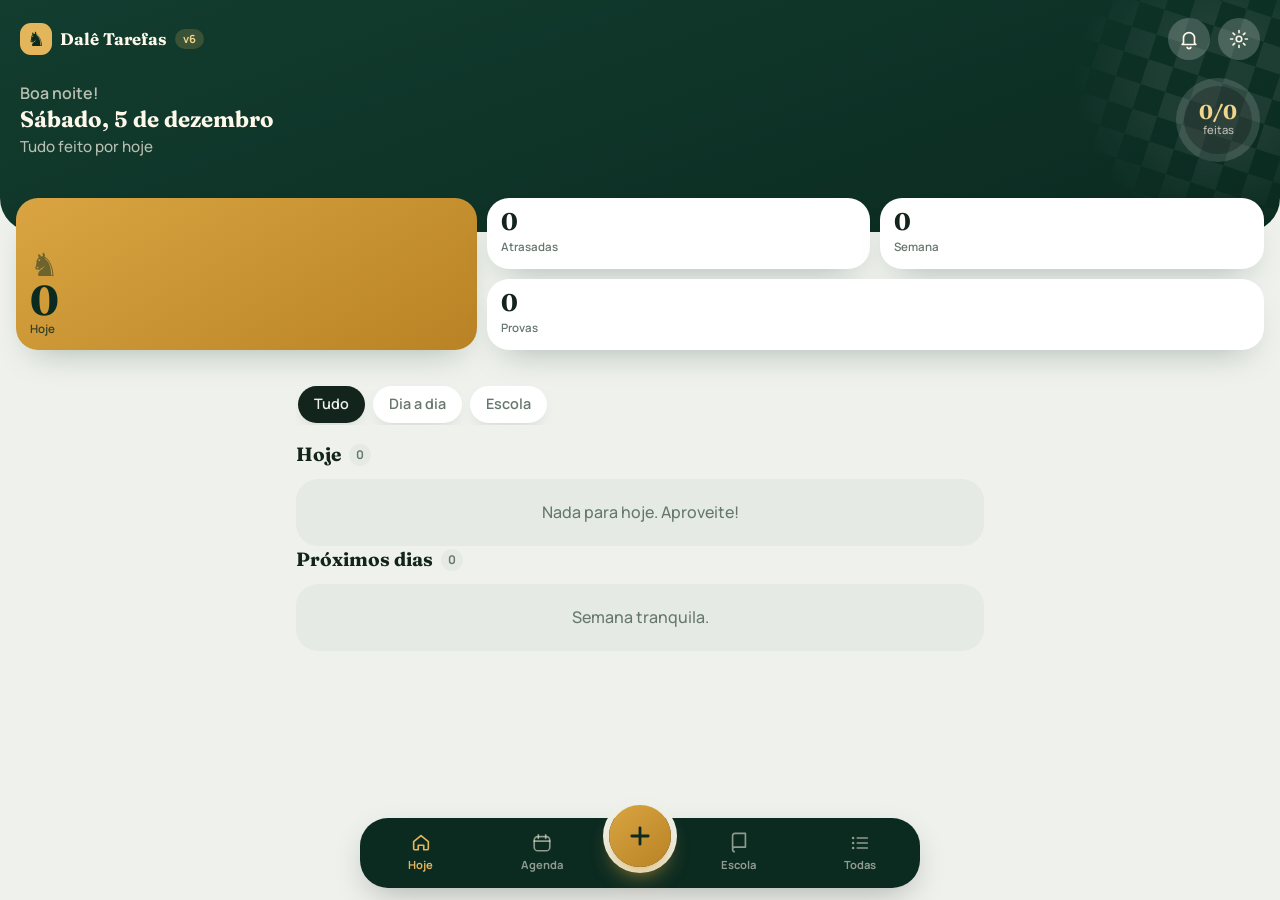
==== commit a43f4370: "v6: Escola no layout Bento (E1) e todas as matérias com ícones - Modo Escola com layout Bento e tema" ====
--- a/index.html
+++ b/index.html
@@ -31,6 +31,23 @@
     <symbol id="i-x" viewBox="0 0 24 24"><path d="m7 7 10 10M17 7 7 17" stroke="currentColor" stroke-width="2.2" stroke-linecap="round"/></symbol>
     <symbol id="i-brief" viewBox="0 0 24 24"><rect x="3.5" y="7" width="17" height="12.5" rx="3" fill="none" stroke="currentColor" stroke-width="1.8"/><path d="M9 7V5.5A1.5 1.5 0 0 1 10.5 4h3A1.5 1.5 0 0 1 15 5.5V7M3.5 12.5h17" fill="none" stroke="currentColor" stroke-width="1.8"/></symbol>
     <symbol id="i-gear" viewBox="0 0 24 24"><circle cx="12" cy="12" r="3" fill="none" stroke="currentColor" stroke-width="1.8"/><path d="M12 2.8v2.4M12 18.8v2.4M2.8 12h2.4M18.8 12h2.4M5.5 5.5l1.7 1.7M16.8 16.8l1.7 1.7M5.5 18.5l1.7-1.7M16.8 7.2l1.7-1.7" stroke="currentColor" stroke-width="1.8" stroke-linecap="round"/></symbol>
+    <!-- Ícones das matérias (coloridos, 32x32) -->
+    <symbol id="s-mat" viewBox="0 0 32 32"><rect x="6" y="3" width="20" height="26" rx="4" fill="#4f6bff"/><rect x="9" y="6" width="14" height="6" rx="1.5" fill="#e6ecff"/><path d="M18 9h3" stroke="#4f6bff" stroke-width="1.6" stroke-linecap="round"/><g fill="#fff"><rect x="9" y="15" width="4" height="4" rx="1"/><rect x="14" y="15" width="4" height="4" rx="1"/><rect x="9" y="21" width="4" height="4" rx="1"/><rect x="14" y="21" width="4" height="4" rx="1"/></g><rect x="19" y="15" width="4" height="10" rx="1" fill="#ffc83d"/><path d="M10 17h2M11 16v2M15 17h2M10 23h2M15 22l2 2M17 22l-2 2" stroke="#4f6bff" stroke-width="1" stroke-linecap="round"/></symbol>
+    <symbol id="s-por" viewBox="0 0 32 32"><path d="M16 8c-3-2-7-3-11-2.5v19c4-.5 8 .5 11 2.5 3-2 7-3 11-2.5v-19C23 5 19 6 16 8z" fill="#fff" stroke="#e11d48" stroke-width="2" stroke-linejoin="round"/><path d="M16 8v19" stroke="#e11d48" stroke-width="2"/><path d="M8 11h5M8 14.5h5M8 18h4M19 11h5M19 14.5h5M19 18h4" stroke="#fda4af" stroke-width="1.6" stroke-linecap="round"/></symbol>
+    <symbol id="s-red" viewBox="0 0 32 32"><rect x="5" y="4" width="17" height="23" rx="2.5" fill="#fff" stroke="#f59e0b" stroke-width="2"/><path d="M9 10h9M9 14h9M9 18h6" stroke="#fcd34d" stroke-width="1.8" stroke-linecap="round"/><path d="m27.5 9.5-9.8 9.8-1.2 4.2 4.2-1.2 9.8-9.8z" fill="#ffc83d" stroke="#b45309" stroke-width="1.4" stroke-linejoin="round" transform="translate(-2 1)"/><path d="m25.5 10.5 3 3" stroke="#f472b6" stroke-width="3" transform="translate(-2 -1)"/></symbol>
+    <symbol id="s-ing" viewBox="0 0 32 32"><path d="M5 7a3 3 0 0 1 3-3h16a3 3 0 0 1 3 3v12a3 3 0 0 1-3 3H13l-6 5v-5H8a3 3 0 0 1-3-3z" fill="#a855f7"/><text x="16" y="17" text-anchor="middle" font-family="Arial, sans-serif" font-weight="800" font-size="9" fill="#fff">EN</text></symbol>
+    <symbol id="s-esp" viewBox="0 0 32 32"><path d="M5 7a3 3 0 0 1 3-3h16a3 3 0 0 1 3 3v12a3 3 0 0 1-3 3H13l-6 5v-5H8a3 3 0 0 1-3-3z" fill="#f97316"/><text x="16" y="17" text-anchor="middle" font-family="Arial, sans-serif" font-weight="800" font-size="9" fill="#fff">ES</text></symbol>
+    <symbol id="s-cie" viewBox="0 0 32 32"><path d="M9 20h14l-2 8H11z" fill="#c2410c"/><rect x="8" y="18" width="16" height="3" rx="1.5" fill="#ea580c"/><path d="M16 18V11" stroke="#15803d" stroke-width="2" stroke-linecap="round"/><path d="M16 13c-1-4-4-6-8-6 0 4 3 7 8 6zM16 11c1-4 4-6 8-6 0 4-3 7-8 6z" fill="#22c55e"/></symbol>
+    <symbol id="s-qui" viewBox="0 0 32 32"><path d="M12 3h8M13 3v8L6 25a2.5 2.5 0 0 0 2.2 3.6h15.6A2.5 2.5 0 0 0 26 25l-7-14V3" fill="#eef6ff" stroke="#64748b" stroke-width="2" stroke-linecap="round" stroke-linejoin="round"/><path d="M9.2 19h13.6L26 25a2.5 2.5 0 0 1-2.2 3.6H8.2A2.5 2.5 0 0 1 6 25z" fill="#22c55e"/><circle cx="13" cy="23" r="1.6" fill="#bbf7d0"/><circle cx="18" cy="21.5" r="1.1" fill="#bbf7d0"/><circle cx="19.5" cy="25" r="1.3" fill="#bbf7d0"/><circle cx="17" cy="15" r="1.2" fill="#86efac"/><circle cx="15" cy="11.5" r=".9" fill="#86efac"/></symbol>
+    <symbol id="s-fis" viewBox="0 0 32 32"><g fill="none" stroke="#0ea5e9" stroke-width="1.8"><ellipse cx="16" cy="16" rx="12" ry="4.6"/><ellipse cx="16" cy="16" rx="12" ry="4.6" transform="rotate(60 16 16)"/><ellipse cx="16" cy="16" rx="12" ry="4.6" transform="rotate(-60 16 16)"/></g><circle cx="16" cy="16" r="3" fill="#f43f5e"/></symbol>
+    <symbol id="s-bio" viewBox="0 0 32 32"><path d="M10 4c0 6 12 6 12 12s-12 6-12 12" fill="none" stroke="#84cc16" stroke-width="2.4" stroke-linecap="round"/><path d="M22 4c0 6-12 6-12 12s12 6 12 12" fill="none" stroke="#16a34a" stroke-width="2.4" stroke-linecap="round"/><path d="M12 8h8M14 12.5h4M14 19.5h4M12 24h8" stroke="#a3a3a3" stroke-width="1.6" stroke-linecap="round"/></symbol>
+    <symbol id="s-his" viewBox="0 0 32 32"><circle cx="24" cy="8" r="4" fill="#fde047"/><path d="M3 27 14 8l11 19z" fill="#f59e0b"/><path d="M14 8l11 19h-7z" fill="#d97706"/><path d="M8.5 20.5h8M6 24.5h14" stroke="#b45309" stroke-width="1.2" opacity=".6"/><rect x="2" y="27" width="28" height="2" rx="1" fill="#eab308"/></symbol>
+    <symbol id="s-geo" viewBox="0 0 32 32"><circle cx="16" cy="15" r="11" fill="#38bdf8"/><path d="M9 9c3 0 4 2 6 2s2 3 0 4-4 0-5 3-3 2-4 0c-1-3 0-8 3-9zM19 18c2-1 5 0 6 2-1 3-3 5-6 6-1-2-2-6 0-8zM20 6c2 0 5 2 5 4-2 1-4 0-5-1z" fill="#22c55e"/><path d="M16 26v3M11 29h10" stroke="#64748b" stroke-width="2" stroke-linecap="round"/></symbol>
+    <symbol id="s-art" viewBox="0 0 32 32"><path d="M16 4C8.8 4 3 9.4 3 16s4.6 12 10.5 12c2.2 0 2.6-1.6 1.6-3.2-1-1.6-.4-3.3 1.6-3.3H21c4.5 0 8-3.1 8-7.2C29 8.6 23.2 4 16 4z" fill="#fde7c7" stroke="#b45309" stroke-width="1.6"/><circle cx="10" cy="14" r="2.3" fill="#ef4444"/><circle cx="14" cy="9" r="2.3" fill="#3b82f6"/><circle cx="20" cy="9" r="2.3" fill="#eab308"/><circle cx="24" cy="14" r="2.3" fill="#22c55e"/><circle cx="9.5" cy="20" r="2.3" fill="#a855f7"/></symbol>
+    <symbol id="s-edf" viewBox="0 0 32 32"><circle cx="16" cy="16" r="12" fill="#f97316"/><path d="M4 16h24M16 4v24M7.5 7.5c4 4 4 13 0 17M24.5 7.5c-4 4-4 13 0 17" fill="none" stroke="#7c2d12" stroke-width="1.6"/></symbol>
+    <symbol id="s-rel" viewBox="0 0 32 32"><path d="M16 3c3 4 4 6 4 8.5a4 4 0 0 1-8 0C12 9 13 7 16 3z" fill="#fbbf24"/><path d="M16 7c1.4 2 2 3 2 4.4a2 2 0 0 1-4 0c0-1.4.6-2.4 2-4.4z" fill="#fef3c7"/><rect x="11" y="16" width="10" height="12" rx="2" fill="#e2e8f0" stroke="#94a3b8" stroke-width="1.4"/><path d="M16 13.5V16" stroke="#475569" stroke-width="1.6"/></symbol>
+    <symbol id="s-tec" viewBox="0 0 32 32"><rect x="5" y="6" width="22" height="15" rx="2.5" fill="#334155"/><rect x="7.5" y="8.5" width="17" height="10" rx="1" fill="#0f172a"/><path d="m11 11.5-2 2 2 2M21 11.5l2 2-2 2M17 10.5l-2 6" stroke="#5eead4" stroke-width="1.4" fill="none" stroke-linecap="round" stroke-linejoin="round"/><path d="M3 23h26l-2 3H5z" fill="#64748b"/></symbol>
+    <symbol id="s-gen" viewBox="0 0 32 32"><rect x="6" y="19" width="20" height="6" rx="1.5" fill="#60a5fa"/><rect x="8" y="13" width="18" height="6" rx="1.5" fill="#f472b6"/><rect x="5" y="7" width="19" height="6" rx="1.5" fill="#34d399"/><path d="M8 10h10M10 16h10M9 22h10" stroke="#fff" stroke-width="1.2" opacity=".7"/></symbol>
   </svg>
 
   <header class="hero">
--- a/styles.css
+++ b/styles.css
@@ -511,3 +511,40 @@
 /* formulários */
 html[data-mode="pro"] .save-btn { background: linear-gradient(140deg, #0f6f7c, #0f4c5c); }
 html[data-mode="pro"] .cat-toggle input:checked + span { background: var(--accent); }
+
+/* ================================================================
+   MODO ESCOLA — layout "Bento" com o tema Grande Mestre (E1)
+   ================================================================ */
+html:not([data-mode="pro"]) {
+  --k1: #d9a441; --k2: #b98325; --nav-solid: #0b2a20; --tab-muted: rgba(253, 248, 234, .55); --tab-on: #e3b65b;
+}
+html:not([data-mode="pro"]) .hero { overflow: visible; border-radius: 0 0 34px 34px; }
+html:not([data-mode="pro"]) body[data-view="hoje"] .hero { padding-bottom: 70px; }
+html:not([data-mode="pro"]) .hero h1 { font-size: 1.4rem; }
+html:not([data-mode="pro"]) .week { display: none !important; }
+html:not([data-mode="pro"]) .kpis { display: grid; grid-template-columns: 1.2fr 1fr 1fr; grid-template-rows: auto auto; gap: 10px; position: absolute; left: 16px; right: 16px; bottom: -118px; z-index: 2; }
+html:not([data-mode="pro"]) .kpi { background: var(--surface); color: var(--text); border-radius: 22px; padding: 12px 14px; box-shadow: var(--shadow); }
+html:not([data-mode="pro"]) .kpi span { color: var(--muted); }
+html:not([data-mode="pro"]) .kpi:first-child { grid-row: span 2; display: grid; align-content: end; color: #0b2a20; background: linear-gradient(150deg, var(--k1), var(--k2)); }
+html:not([data-mode="pro"]) .kpi:first-child::before { content: "♞\FE0E"; font-size: 2rem; line-height: 1; opacity: .5; }
+html:not([data-mode="pro"]) .kpi:first-child b { font-size: 2.6rem; }
+html:not([data-mode="pro"]) .kpi:first-child span { color: rgba(11, 42, 32, .8); }
+html:not([data-mode="pro"]) .kpi:nth-child(4) { grid-column: span 2; }
+html:not([data-mode="pro"]) body[data-view="hoje"] main { padding-top: 136px; }
+html:not([data-mode="pro"]) .task { border-left: 5px solid var(--c); border-radius: 20px; }
+html:not([data-mode="pro"]) .bottom-nav { background: var(--nav-solid); }
+html:not([data-mode="pro"]) .tab { color: var(--tab-muted); }
+html:not([data-mode="pro"]) .tab.active { color: var(--tab-on); }
+html:not([data-mode="pro"]) .fab { color: #0b2a20; background: linear-gradient(140deg, var(--k1), var(--k2)); box-shadow: 0 12px 24px -8px var(--k1), 0 0 0 6px var(--bg); }
+
+/* Ícones das matérias */
+.sicon { width: 28px; height: 28px; }
+.badge .sicon { width: 30px; height: 30px; }
+.tile-badge .sicon { width: 30px; height: 30px; }
+html:not([data-mode="pro"]) .badge:has(.sicon) { background: color-mix(in srgb, var(--c) 10%, var(--surface)); }
+html:not([data-mode="pro"]) .tile-badge { width: 48px; height: 48px; border-radius: 16px; background: color-mix(in srgb, var(--c) 12%, var(--surface)); }
+html:not([data-mode="pro"]) .subject-tile.active .tile-badge { background: rgba(255, 255, 255, .92); }
+.choice.subj .sicon { width: 20px; height: 20px; margin-left: -4px; }
+.choice.subj input:checked + span .sicon { background: rgba(255, 255, 255, .92); border-radius: 50%; padding: 1px; }
+.subject-edit-list li span.subj-icon, .subj-icon { flex: none; width: 38px; height: 38px; border-radius: 12px; display: grid; place-items: center; background: var(--surface); flex: none; }
+.subj-icon .sicon { width: 26px; height: 26px; }
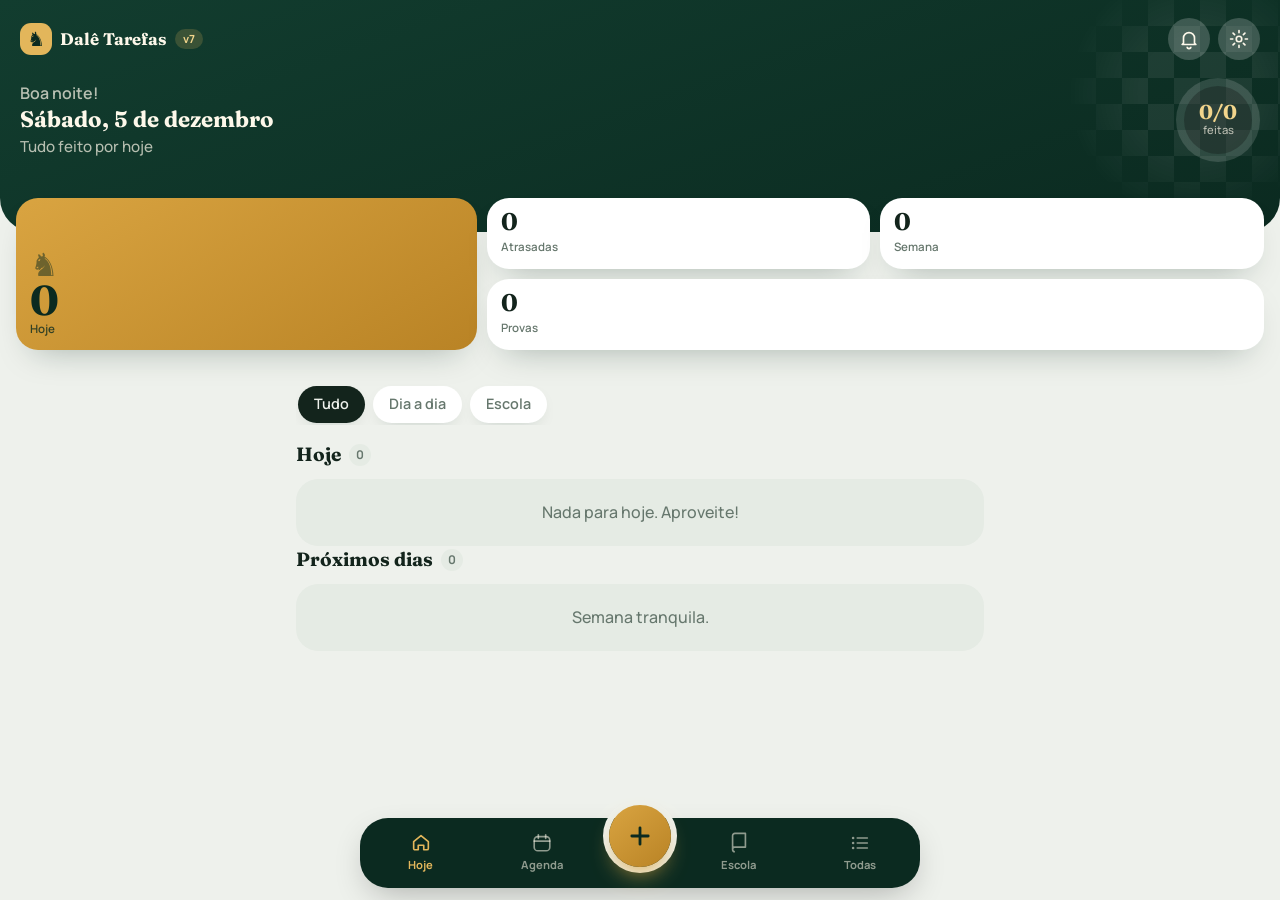
==== commit c8cfb871: "v7: tema Oceano no modo Profissional e correção de rolagem lateral - Cores azul/turquesa, ondas anim" ====
--- a/index.html
+++ b/index.html
@@ -48,9 +48,17 @@
     <symbol id="s-rel" viewBox="0 0 32 32"><path d="M16 3c3 4 4 6 4 8.5a4 4 0 0 1-8 0C12 9 13 7 16 3z" fill="#fbbf24"/><path d="M16 7c1.4 2 2 3 2 4.4a2 2 0 0 1-4 0c0-1.4.6-2.4 2-4.4z" fill="#fef3c7"/><rect x="11" y="16" width="10" height="12" rx="2" fill="#e2e8f0" stroke="#94a3b8" stroke-width="1.4"/><path d="M16 13.5V16" stroke="#475569" stroke-width="1.6"/></symbol>
     <symbol id="s-tec" viewBox="0 0 32 32"><rect x="5" y="6" width="22" height="15" rx="2.5" fill="#334155"/><rect x="7.5" y="8.5" width="17" height="10" rx="1" fill="#0f172a"/><path d="m11 11.5-2 2 2 2M21 11.5l2 2-2 2M17 10.5l-2 6" stroke="#5eead4" stroke-width="1.4" fill="none" stroke-linecap="round" stroke-linejoin="round"/><path d="M3 23h26l-2 3H5z" fill="#64748b"/></symbol>
     <symbol id="s-gen" viewBox="0 0 32 32"><rect x="6" y="19" width="20" height="6" rx="1.5" fill="#60a5fa"/><rect x="8" y="13" width="18" height="6" rx="1.5" fill="#f472b6"/><rect x="5" y="7" width="19" height="6" rx="1.5" fill="#34d399"/><path d="M8 10h10M10 16h10M9 22h10" stroke="#fff" stroke-width="1.2" opacity=".7"/></symbol>
+    <!-- Ícones do tema Oceano (modo Profissional) -->
+    <symbol id="o-wave" viewBox="0 0 24 24"><path d="M2 9c2.5 0 2.5-2 5-2s2.5 2 5 2 2.5-2 5-2 2.5 2 5 2M2 14c2.5 0 2.5-2 5-2s2.5 2 5 2 2.5-2 5-2 2.5 2 5 2M2 19c2.5 0 2.5-2 5-2s2.5 2 5 2 2.5-2 5-2 2.5 2 5 2" fill="none" stroke="currentColor" stroke-width="2" stroke-linecap="round"/></symbol>
+    <symbol id="o-anchor" viewBox="0 0 24 24"><circle cx="12" cy="5" r="2.2" fill="none" stroke="currentColor" stroke-width="1.9"/><path d="M12 7.2V21M8 11h8M4.5 14.5c0 3.6 3.4 6.5 7.5 6.5s7.5-2.9 7.5-6.5M4.5 14.5 3 16M4.5 14.5 6.3 15.6M19.5 14.5 21 16M19.5 14.5l-1.8 1.1" fill="none" stroke="currentColor" stroke-width="1.9" stroke-linecap="round" stroke-linejoin="round"/></symbol>
+    <symbol id="o-compass" viewBox="0 0 24 24"><circle cx="12" cy="12" r="9" fill="none" stroke="currentColor" stroke-width="1.9"/><path d="m15.5 8.5-2 5-5 2 2-5z" fill="currentColor" fill-opacity=".25" stroke="currentColor" stroke-width="1.7" stroke-linejoin="round"/></symbol>
+    <symbol id="o-shell" viewBox="0 0 24 24"><path d="M12 3c5 0 9 4 9 9 0 3-1 5-2.5 6.5H5.5C4 17 3 15 3 12c0-5 4-9 9-9z" fill="currentColor" fill-opacity=".18" stroke="currentColor" stroke-width="1.8" stroke-linejoin="round"/><path d="M12 3v15.5M12 3 7 18.5M12 3l5 15.5M12 3 4 15M12 3l8 12M9 21h6" fill="none" stroke="currentColor" stroke-width="1.5" stroke-linecap="round"/></symbol>
+    <symbol id="o-lighthouse" viewBox="0 0 48 48"><path d="M18 14h12l3 28H15z" fill="#fff"/><path d="M17.2 21h13.6l.7 6H16.5zM16 33h16l.6 5H15.4z" fill="#ff6b6b"/><rect x="17" y="9" width="14" height="5" rx="1.5" fill="#ffd166"/><path d="M16 9h16l-8-6z" fill="#e2f3fb"/><path d="M31 11 46 6v10zM17 11 2 6v10z" fill="#ffe8a3" opacity=".55"/><path d="M8 44c3 0 3-2 6-2s3 2 6 2 3-2 6-2 3 2 6 2 3-2 6-2 3 2 6 2" fill="none" stroke="#bfefff" stroke-width="2" stroke-linecap="round"/></symbol>
+    <symbol id="o-fish" viewBox="0 0 64 40"><path d="M6 20c8-12 26-14 38-4l12-8v24l-12-8C32 34 14 32 6 20z" fill="#7fd3ea"/><path d="M6 20c8-12 26-14 38-4" fill="none" stroke="#3aa6c9" stroke-width="2"/><circle cx="17" cy="17" r="2.5" fill="#063a5a"/><path d="M28 12c3 4 3 12 0 16" fill="none" stroke="#3aa6c9" stroke-width="2" stroke-linecap="round"/><circle cx="4" cy="8" r="2" fill="none" stroke="#7fd3ea" stroke-width="1.5"/><circle cx="9" cy="3" r="1.3" fill="none" stroke="#7fd3ea" stroke-width="1.2"/></symbol>
   </svg>
 
   <header class="hero">
+    <div class="ocean-fx" aria-hidden="true"><i></i><i></i><i></i><i></i><i></i><i></i><i></i></div>
     <div class="hero-top">
       <div class="brand">
         <span class="logo" aria-hidden="true"><svg><use href="#i-check"/></svg></span>
--- a/styles.css
+++ b/styles.css
@@ -455,62 +455,142 @@
 @media (prefers-reduced-motion: reduce) { dialog.sheet[open], dialog.sheet[open]::backdrop { animation: none; } }
 
 /* ================================================================
-   MODO PROFISSIONAL — layout "Bento" (P3) com as cores do Oceano (P4)
-   Ativo quando <html data-mode="pro">. Substitui o tema Grande Mestre.
+   MODO PROFISSIONAL — layout "Bento" com o tema Oceano
+   Azul do fundo do mar ao turquesa da praia, ondas que se movem no topo,
+   bolhas subindo, ícones de mar (onda, âncora, bússola, concha, farol, peixe).
+   Ativo quando <html data-mode="pro">.
    ================================================================ */
 html[data-mode="pro"] {
-  --bg: #f1f6f7; --surface: #ffffff; --surface-2: #e7f0f2; --text: #0f2e36; --muted: #5d7880; --line: #dbe7ea;
-  --accent: #0f6f7c; --accent-2: #13909d; --accent-text: #ffffff;
-  --hero-bg: radial-gradient(ellipse 140% 60% at 50% 120%, rgba(255, 255, 255, .14), transparent 60%), linear-gradient(160deg, #0f4c5c, #138592);
-  --hero-text: #ffffff; --hero-muted: rgba(225, 245, 248, .82); --nav-bg: #0f4c5c;
-  --dia: #ff7a59; --escola: #138592; --alta: #e5484d; --media: #f6a33a; --baixa: #2bb38c;
-  --coral: #ff7a59; --coral-2: #e9573a; --scrim: #0a3540; --ring-hole: rgba(10, 50, 60, .45);
-  --shadow: 0 14px 30px -18px rgba(15, 76, 92, .38); --shadow-sm: 0 6px 16px -10px rgba(15, 76, 92, .28);
+  --bg: #eef7fb; --surface: #ffffff; --surface-2: #e2f1f8; --text: #082b45; --muted: #557286; --line: #d3e7f0;
+  --accent: #0b74b8; --accent-2: #0a5d8f; --accent-text: #ffffff;
+  --sea-deep: #052a4d; --sea-mid: #0a5d8f; --sea-light: #13a8c8; --aqua: #5ee0f0; --foam: #c9f4fb;
+  --hero-bg: radial-gradient(ellipse 70% 50% at 85% 0%, rgba(150, 235, 255, .28), transparent 70%), linear-gradient(170deg, var(--sea-deep) 0%, var(--sea-mid) 55%, var(--sea-light) 100%);
+  --hero-text: #ffffff; --hero-muted: rgba(214, 242, 252, .85); --nav-bg: var(--sea-deep);
+  --dia: #14b8a6; --escola: #0b74b8; --alta: #e5484d; --media: #f6a33a; --baixa: #14b8a6;
+  --coral: #19c3d6; --coral-2: #0b74b8; --scrim: #03213d; --ring-hole: rgba(3, 33, 61, .45);
+  --shadow: 0 14px 30px -18px rgba(5, 42, 77, .4); --shadow-sm: 0 6px 16px -10px rgba(5, 42, 77, .3);
   --font-display: "Lexend", system-ui, sans-serif; --font-body: "Lexend", system-ui, sans-serif; --display-weight: 600;
 }
-html[data-mode="pro"] body { font-weight: 400; }
+html[data-mode="pro"] body {
+  font-weight: 400;
+  background: linear-gradient(180deg, #e6f4fa 0, var(--bg) 340px, var(--bg) 100%);
+}
 /* sem enfeites de xadrez */
-html[data-mode="pro"] .hero::before, html[data-mode="pro"] .logo::before,
+html[data-mode="pro"] .logo::before,
 html[data-mode="pro"] .task .task-kicker::before, html[data-mode="pro"] .spot-kicker::before { content: none !important; }
-html[data-mode="pro"] .logo { background: var(--coral); color: #fff; }
+html[data-mode="pro"] .logo { background: linear-gradient(140deg, var(--aqua), var(--sea-light)); color: var(--sea-deep); }
 html[data-mode="pro"] .logo svg { display: block; }
 html[data-mode="pro"] .version { background: rgba(255, 255, 255, .18); color: #fff; }
-/* topo com curva e os números em blocos subindo sobre ele */
-html[data-mode="pro"] .hero { overflow: visible; border-radius: 0 0 50% 50% / 0 0 34px 34px; }
+
+/* ---- Topo: mar com ondas que se movem e bolhas subindo ---- */
+html[data-mode="pro"] .hero { overflow: visible; border-radius: 0 0 36px 36px; isolation: isolate; }
+html[data-mode="pro"] .hero { padding-bottom: 46px; }
 html[data-mode="pro"] body[data-view="hoje"] .hero { padding-bottom: 70px; }
 html[data-mode="pro"] .hero h1 { font-size: 1.4rem; }
-html[data-mode="pro"] .ring { background: conic-gradient(#ffb4a0 calc(var(--p) * 1%), rgba(255, 255, 255, .16) 0); }
+html[data-mode="pro"] .hero::before { content: none; }
+html[data-mode="pro"] .ocean-fx::before, html[data-mode="pro"] .ocean-fx::after {
+  content: ""; position: absolute; left: 0; bottom: 0; width: 200%; pointer-events: none;
+  background-repeat: repeat-x; background-position: left bottom;
+}
+html[data-mode="pro"] .ocean-fx::before {
+  height: 58px; opacity: .55; animation: ocean-wave 16s linear infinite;
+  background-image: url("data:image/svg+xml,%3Csvg xmlns='http://www.w3.org/2000/svg' width='400' height='74' viewBox='0 0 400 74' preserveAspectRatio='none'%3E%3Cpath d='M0 30c50 0 50-22 100-22s50 22 100 22 50-22 100-22 50 22 100 22v44H0z' fill='%2313a8c8'/%3E%3C/svg%3E");
+  background-size: 400px 58px;
+}
+html[data-mode="pro"] .ocean-fx::after {
+  height: 40px; opacity: .45; animation: ocean-wave 10s linear infinite reverse;
+  background-image: url("data:image/svg+xml,%3Csvg xmlns='http://www.w3.org/2000/svg' width='300' height='52' viewBox='0 0 300 52' preserveAspectRatio='none'%3E%3Cpath d='M0 22c37 0 37-16 75-16s38 16 75 16 38-16 75-16 38 16 75 16v30H0z' fill='%235ee0f0'/%3E%3C/svg%3E");
+  background-size: 300px 40px;
+}
+@keyframes ocean-wave { from { transform: translateX(0); } to { transform: translateX(-50%); } }
+.ocean-fx { display: none; }
+html[data-mode="pro"] .ocean-fx { display: block; position: absolute; inset: 0; overflow: hidden; border-radius: 0 0 36px 36px; pointer-events: none; z-index: -1; }
+html[data-mode="pro"] .ocean-fx i {
+  position: absolute; bottom: -12px; width: 10px; height: 10px; border-radius: 50%;
+  border: 1.5px solid rgba(214, 248, 255, .7); background: radial-gradient(circle at 30% 30%, rgba(255, 255, 255, .7), rgba(255, 255, 255, .08) 60%);
+  animation: ocean-bubble 9s ease-in infinite;
+}
+html[data-mode="pro"] .ocean-fx i:nth-child(1) { left: 8%; animation-delay: 0s; }
+html[data-mode="pro"] .ocean-fx i:nth-child(2) { left: 22%; width: 6px; height: 6px; animation-delay: 2.5s; animation-duration: 7s; }
+html[data-mode="pro"] .ocean-fx i:nth-child(3) { left: 41%; width: 14px; height: 14px; animation-delay: 5s; animation-duration: 11s; }
+html[data-mode="pro"] .ocean-fx i:nth-child(4) { left: 58%; width: 7px; height: 7px; animation-delay: 1.2s; }
+html[data-mode="pro"] .ocean-fx i:nth-child(5) { left: 73%; width: 11px; height: 11px; animation-delay: 6.5s; animation-duration: 10s; }
+html[data-mode="pro"] .ocean-fx i:nth-child(6) { left: 88%; width: 5px; height: 5px; animation-delay: 3.8s; animation-duration: 6.5s; }
+html[data-mode="pro"] .ocean-fx i:nth-child(7) { left: 33%; width: 8px; height: 8px; animation-delay: 7.6s; }
+@keyframes ocean-bubble {
+  0% { transform: translate(0, 0); opacity: 0; }
+  10% { opacity: 1; }
+  50% { transform: translate(6px, -120px); }
+  90% { opacity: .8; }
+  100% { transform: translate(-4px, -260px); opacity: 0; }
+}
+html[data-mode="pro"] .ring { background: conic-gradient(var(--aqua) calc(var(--p) * 1%), rgba(255, 255, 255, .16) 0); }
 html[data-mode="pro"] .ring-num { color: #fff; }
 html[data-mode="pro"] .week { display: none !important; }
+
+/* ---- Blocos de números com ícones do mar ---- */
+.kico { display: none; }
 html[data-mode="pro"] .kpis { display: grid; grid-template-columns: 1.2fr 1fr 1fr; grid-template-rows: auto auto; gap: 10px; position: absolute; left: 16px; right: 16px; bottom: -118px; z-index: 2; }
-html[data-mode="pro"] .kpi { background: var(--surface); color: var(--text); border-radius: 22px; padding: 12px 14px; box-shadow: var(--shadow); }
+html[data-mode="pro"] .kpi { position: relative; overflow: hidden; background: var(--surface); color: var(--text); border-radius: 22px; padding: 12px 14px; box-shadow: var(--shadow); }
+html[data-mode="pro"] .kico { display: block; position: absolute; right: 10px; top: 10px; width: 22px; height: 22px; color: var(--sea-light); opacity: .55; }
+html[data-mode="pro"] .kpi.warn .kico { color: var(--alta); opacity: .7; }
 html[data-mode="pro"] .kpi span { color: var(--muted); }
-html[data-mode="pro"] .kpi:first-child { grid-row: span 2; display: grid; align-content: end; color: #fff; background: linear-gradient(150deg, var(--coral), var(--coral-2)); }
+html[data-mode="pro"] .kpi:first-child {
+  grid-row: span 2; display: grid; align-content: end; color: #fff;
+  background: radial-gradient(circle at 80% 15%, rgba(255, 255, 255, .25), transparent 40%), linear-gradient(160deg, var(--sea-light), var(--sea-mid) 70%, var(--sea-deep));
+}
+html[data-mode="pro"] .kpi:first-child .kico { width: 34px; height: 34px; color: #fff; opacity: .5; animation: ocean-bob 4s ease-in-out infinite; }
+html[data-mode="pro"] .kpi:first-child::after {
+  content: ""; position: absolute; left: -10%; right: -10%; bottom: -6px; height: 30px; opacity: .35; animation: ocean-wave 9s linear infinite; width: 220%;
+  background: url("data:image/svg+xml,%3Csvg xmlns='http://www.w3.org/2000/svg' width='120' height='30' viewBox='0 0 120 30'%3E%3Cpath d='M0 12c15 0 15-9 30-9s15 9 30 9 15-9 30-9 15 9 30 9v18H0z' fill='%23ffffff'/%3E%3C/svg%3E") repeat-x left bottom / 120px 30px;
+}
+html[data-mode="pro"] .kpi:first-child b, html[data-mode="pro"] .kpi:first-child span { position: relative; z-index: 1; }
 html[data-mode="pro"] .kpi:first-child b { font-size: 2.6rem; }
-html[data-mode="pro"] .kpi:first-child span { color: rgba(255, 255, 255, .88); }
+html[data-mode="pro"] .kpi:first-child span { color: rgba(255, 255, 255, .9); }
 html[data-mode="pro"] .kpi:nth-child(4) { grid-column: span 2; }
+@keyframes ocean-bob { 0%, 100% { transform: translateY(0); } 50% { transform: translateY(-4px); } }
 html[data-mode="pro"] body[data-view="hoje"] main { padding-top: 136px; }
-/* tarefas e blocos */
+
+/* ---- Tarefas, destaques e listas ---- */
 html[data-mode="pro"] .task { border-left: 5px solid var(--c); border-radius: 20px; }
 html[data-mode="pro"] .task-title { font-weight: 500; }
 html[data-mode="pro"] .badge { border-radius: 14px; }
+html[data-mode="pro"] .task.done .check { background: linear-gradient(140deg, var(--aqua), var(--sea-light)); border-color: transparent; }
 html[data-mode="pro"] .subject-tile { border-radius: 24px; }
-html[data-mode="pro"] .chip-btn.active { background: var(--accent); color: #fff; }
-html[data-mode="pro"] .spotlight { background: linear-gradient(135deg, var(--coral), var(--coral-2)); box-shadow: 0 16px 30px -16px var(--coral-2); }
-html[data-mode="pro"] .countdown { background: rgba(255, 255, 255, .2); color: #fff; }
-html[data-mode="pro"] .exam-tag { background: var(--coral-2); }
+html[data-mode="pro"] .chip-btn.active { background: var(--sea-mid); color: #fff; }
+html[data-mode="pro"] .group h2 { color: var(--sea-deep); }
+html[data-mode="pro"] .spotlight { background: radial-gradient(circle at 15% 120%, rgba(94, 224, 240, .35), transparent 50%), linear-gradient(135deg, var(--sea-mid), var(--sea-deep)); box-shadow: 0 16px 30px -16px var(--sea-deep); }
+.spot-ico { display: none; }
+html[data-mode="pro"] .spot-ico { display: block; position: relative; z-index: 1; width: 52px; height: 52px; flex: none; margin-right: -6px; }
+html[data-mode="pro"] .countdown { background: rgba(255, 255, 255, .16); color: #fff; }
+html[data-mode="pro"] .exam-tag { background: var(--sea-mid); }
+html[data-mode="pro"] .exam-card { background: linear-gradient(140deg, var(--c), color-mix(in srgb, var(--c) 45%, var(--sea-deep))); }
+html[data-mode="pro"] .empty {
+  padding-top: 70px; background: var(--surface-2) url("data:image/svg+xml,%3Csvg xmlns='http://www.w3.org/2000/svg' width='64' height='40' viewBox='0 0 64 40'%3E%3Cpath d='M6 20c8-12 26-14 38-4l12-8v24l-12-8C32 34 14 32 6 20z' fill='%237fd3ea'/%3E%3Ccircle cx='17' cy='17' r='2.5' fill='%23063a5a'/%3E%3Cpath d='M28 12c3 4 3 12 0 16' fill='none' stroke='%233aa6c9' stroke-width='2' stroke-linecap='round'/%3E%3C/svg%3E") no-repeat center 18px / 54px 34px;
+}
 /* agenda sem quadriculado */
 html[data-mode="pro"] .calendar .cal-day:nth-child(even):not(.other):not(.selected):not(.today) .num { background: transparent; }
 html[data-mode="pro"] .calendar .cal-day.today:not(.selected) .num { background: var(--surface-2); color: var(--accent); }
 html[data-mode="pro"] .calendar .cal-day.selected .num { background: var(--accent); color: #fff; }
-/* navegação escura com o + coral */
-html[data-mode="pro"] .bottom-nav { background: #0f4c5c; }
-html[data-mode="pro"] .tab { color: rgba(225, 245, 248, .6); }
-html[data-mode="pro"] .tab.active { color: #ffb4a0; }
-html[data-mode="pro"] .fab { color: #fff; background: linear-gradient(140deg, var(--coral), var(--coral-2)); box-shadow: 0 12px 24px -8px var(--coral), 0 0 0 6px var(--bg); }
-/* formulários */
-html[data-mode="pro"] .save-btn { background: linear-gradient(140deg, #0f6f7c, #0f4c5c); }
-html[data-mode="pro"] .cat-toggle input:checked + span { background: var(--accent); }
+html[data-mode="pro"] .month-card { background: linear-gradient(180deg, #fff, #f6fbfd); }
+
+/* ---- Navegação: fundo do mar com o + turquesa ---- */
+html[data-mode="pro"] .bottom-nav { background: linear-gradient(180deg, #073a63, var(--sea-deep)); }
+html[data-mode="pro"] .tab { color: rgba(214, 242, 252, .55); }
+html[data-mode="pro"] .tab.active { color: var(--aqua); }
+html[data-mode="pro"] .fab { color: var(--sea-deep); background: linear-gradient(140deg, var(--aqua), var(--sea-light)); box-shadow: 0 12px 24px -8px var(--sea-light), 0 0 0 6px var(--bg); }
+
+/* ---- Formulários ---- */
+html[data-mode="pro"] .save-btn { background: linear-gradient(140deg, var(--sea-light), var(--sea-mid) 60%, var(--sea-deep)); }
+html[data-mode="pro"] .cat-toggle input:checked + span { background: var(--sea-mid); }
+html[data-mode="pro"] .choice input:checked + span { background: var(--sea-mid); color: #fff; }
+html[data-mode="pro"] dialog.sheet { background: linear-gradient(180deg, #ffffff, #f3fafd); }
+
+@media (prefers-reduced-motion: reduce) {
+  html[data-mode="pro"] .ocean-fx::before, html[data-mode="pro"] .ocean-fx::after, html[data-mode="pro"] .ocean-fx i,
+  html[data-mode="pro"] .kpi:first-child::after, html[data-mode="pro"] .kpi:first-child .kico { animation: none; }
+  html[data-mode="pro"] .ocean-fx i { opacity: .5; bottom: 30%; }
+}
 
 /* ================================================================
    MODO ESCOLA — layout "Bento" com o tema Grande Mestre (E1)
@@ -548,3 +628,7 @@
 .choice.subj input:checked + span .sicon { background: rgba(255, 255, 255, .92); border-radius: 50%; padding: 1px; }
 .subject-edit-list li span.subj-icon, .subj-icon { flex: none; width: 38px; height: 38px; border-radius: 12px; display: grid; place-items: center; background: var(--surface); flex: none; }
 .subj-icon .sicon { width: 26px; height: 26px; }
+
+/* O xadrez decorativo do topo fica dentro do topo (antes vazava pela direita e a página rolava para o lado) */
+html:not([data-mode="pro"]) .hero::before { top: 0; right: 0; width: 210px; height: 100%; transform: none; border-radius: 0 0 34px 0; }
+body { overflow-x: clip; }
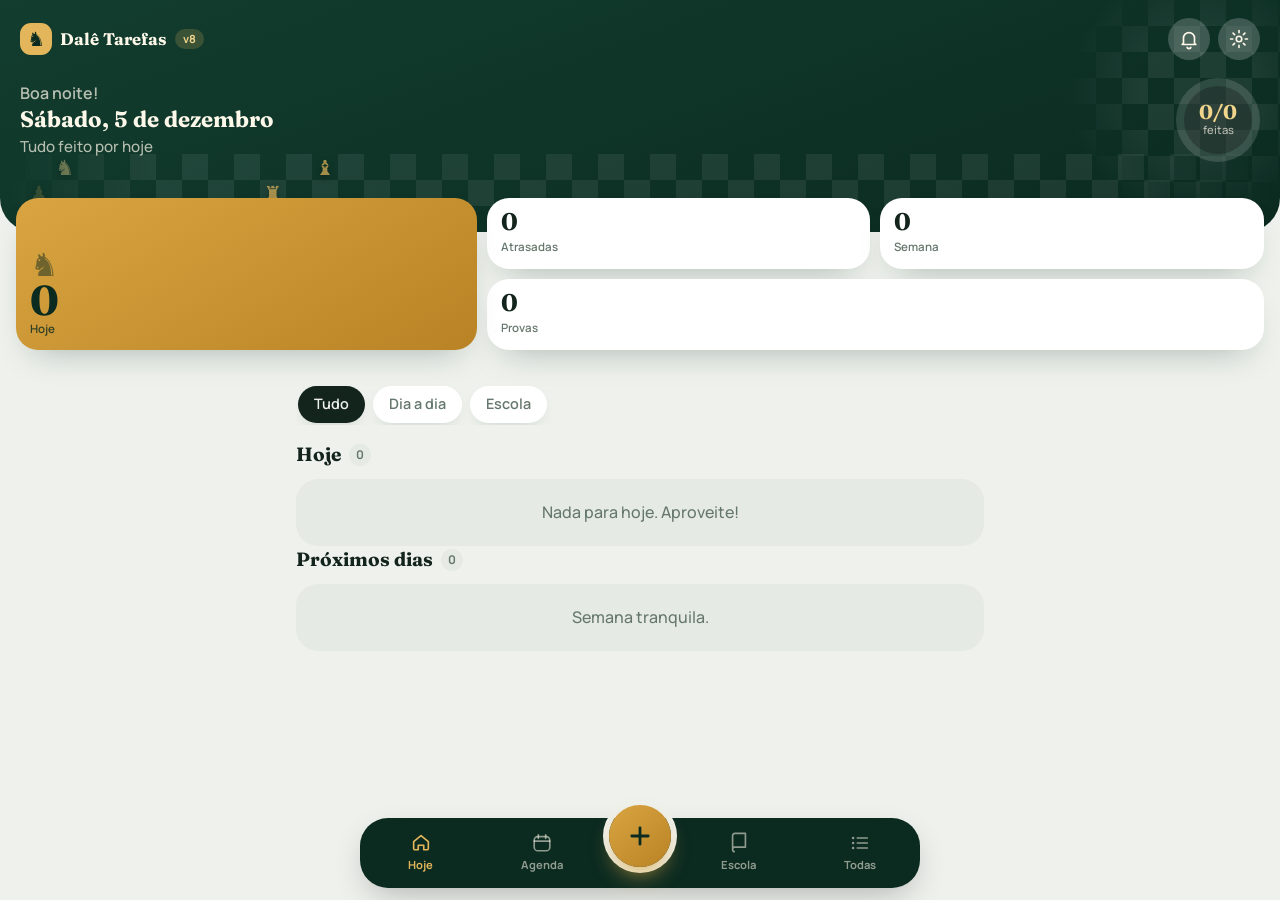
==== commit 6e8d2d69: "v8: animações de xadrez no modo Escola - Faixa de tabuleiro no topo com cavalo pulando em L, peão av" ====
--- a/index.html
+++ b/index.html
@@ -59,6 +59,7 @@
 
   <header class="hero">
     <div class="ocean-fx" aria-hidden="true"><i></i><i></i><i></i><i></i><i></i><i></i><i></i></div>
+    <div class="chess-fx" aria-hidden="true"><i class="pc knight">♞&#xFE0E;</i><i class="pc pawn">♟&#xFE0E;</i><i class="pc rook">♜&#xFE0E;</i><i class="pc bishop">♝&#xFE0E;</i></div>
     <div class="hero-top">
       <div class="brand">
         <span class="logo" aria-hidden="true"><svg><use href="#i-check"/></svg></span>
--- a/styles.css
+++ b/styles.css
@@ -632,3 +632,82 @@
 /* O xadrez decorativo do topo fica dentro do topo (antes vazava pela direita e a página rolava para o lado) */
 html:not([data-mode="pro"]) .hero::before { top: 0; right: 0; width: 210px; height: 100%; transform: none; border-radius: 0 0 34px 0; }
 body { overflow-x: clip; }
+
+/* ================================================================
+   MODO ESCOLA — animações de xadrez
+   Peças jogando no tabuleiro do topo: cavalo pulando em "L", peão avançando,
+   torre deslizando e bispo na diagonal. No bloco de Hoje o cavalo dá pulinhos
+   e um brilho dourado passa de tempos em tempos.
+   ================================================================ */
+.chess-fx { display: none; }
+html:not([data-mode="pro"]) .hero { isolation: isolate; }
+html:not([data-mode="pro"]) body:not([data-view="hoje"]) .hero { padding-bottom: 70px; }
+/* tabuleiro em faixa (2 fileiras) no pé do topo, abaixo dos textos */
+html:not([data-mode="pro"]) .chess-fx {
+  display: block; position: absolute; left: 0; right: 0; bottom: 12px; height: 52px; overflow: hidden; pointer-events: none; z-index: -1;
+  background: conic-gradient(rgba(255, 255, 255, .07) 25%, transparent 0 50%, rgba(255, 255, 255, .07) 0 75%, transparent 0) 0 0 / 52px 52px;
+  -webkit-mask: linear-gradient(90deg, transparent, #000 12%, #000 88%, transparent); mask: linear-gradient(90deg, transparent, #000 12%, #000 88%, transparent);
+}
+html:not([data-mode="pro"]) body[data-view="hoje"] .chess-fx { bottom: 26px; }
+html:not([data-mode="pro"]) .chess-fx .pc {
+  position: absolute; font-style: normal; font-size: 21px; line-height: 26px; width: 26px; text-align: center;
+  color: rgba(227, 182, 91, .7); text-shadow: 0 2px 6px rgba(0, 0, 0, .35);
+}
+/* cavalo: atravessa o tabuleiro pulando em "L" (2 casas + 1) e volta */
+html:not([data-mode="pro"]) .chess-fx .knight { left: 52px; top: 0; color: rgba(242, 213, 140, .95); animation: chess-knight 12s ease-in-out infinite; }
+@keyframes chess-knight {
+  0%, 10% { transform: translate(0, 0) scale(1); }
+  13% { transform: translate(26px, 4px) scale(1.4); }
+  16%, 26% { transform: translate(52px, 26px) scale(1); }
+  29% { transform: translate(78px, 4px) scale(1.4); }
+  32%, 42% { transform: translate(104px, 0) scale(1); }
+  45% { transform: translate(130px, 4px) scale(1.4); }
+  48%, 60% { transform: translate(156px, 26px) scale(1); }
+  63% { transform: translate(130px, 4px) scale(1.4); }
+  66%, 76% { transform: translate(104px, 0) scale(1); }
+  79% { transform: translate(78px, 4px) scale(1.4); }
+  82%, 90% { transform: translate(52px, 26px) scale(1); }
+  93% { transform: translate(26px, 4px) scale(1.4); }
+  96%, 100% { transform: translate(0, 0) scale(1); }
+}
+/* peão: avança uma casa, some e volta */
+html:not([data-mode="pro"]) .chess-fx .pawn { left: 26px; top: 26px; animation: chess-pawn 8s ease-in-out infinite; }
+@keyframes chess-pawn {
+  0%, 30% { transform: translateY(0); opacity: .9; }
+  40%, 70% { transform: translateY(-26px); opacity: .9; }
+  80% { transform: translateY(-40px); opacity: 0; }
+  81% { transform: translateY(0); opacity: 0; }
+  100% { transform: translateY(0); opacity: .9; }
+}
+/* torre: desliza pela fileira e volta */
+html:not([data-mode="pro"]) .chess-fx .rook { left: 260px; top: 26px; animation: chess-rook 10s ease-in-out infinite; }
+@keyframes chess-rook { 0%, 20% { transform: translateX(0); } 45%, 70% { transform: translateX(78px); } 95%, 100% { transform: translateX(0); } }
+/* bispo: vai e volta na diagonal */
+html:not([data-mode="pro"]) .chess-fx .bishop { left: 312px; top: 0; animation: chess-bishop 9s ease-in-out infinite; }
+@keyframes chess-bishop { 0%, 30% { transform: translate(0, 0); } 45%, 75% { transform: translate(-26px, 26px); } 90%, 100% { transform: translate(0, 0); } }
+
+/* bloco de Hoje: cavalo pulando e brilho dourado */
+html:not([data-mode="pro"]) .kpi:first-child { position: relative; overflow: hidden; }
+html:not([data-mode="pro"]) .kpi:first-child::before { display: inline-block; transform-origin: 50% 100%; animation: chess-hop 3.2s ease-in-out infinite; }
+@keyframes chess-hop {
+  0%, 60%, 100% { transform: translateY(0) rotate(0); }
+  70% { transform: translateY(-12px) rotate(-12deg); }
+  80% { transform: translateY(0) rotate(0); }
+  86% { transform: translateY(-5px) rotate(6deg); }
+  92% { transform: translateY(0); }
+}
+html:not([data-mode="pro"]) .kpi:first-child::after {
+  content: ""; position: absolute; top: -20%; bottom: -20%; width: 40%; left: -60%; pointer-events: none;
+  background: linear-gradient(100deg, transparent, rgba(255, 248, 220, .55), transparent); transform: skewX(-18deg);
+  animation: chess-shine 5s ease-in-out infinite;
+}
+@keyframes chess-shine { 0%, 65% { left: -60%; } 90%, 100% { left: 130%; } }
+html:not([data-mode="pro"]) .kpi:first-child b, html:not([data-mode="pro"]) .kpi:first-child span { position: relative; z-index: 1; }
+/* destaque da próxima prova: coroa brilhando */
+html:not([data-mode="pro"]) .countdown { animation: chess-glow 3s ease-in-out infinite; }
+@keyframes chess-glow { 0%, 100% { box-shadow: 0 0 0 0 rgba(227, 182, 91, .0); } 50% { box-shadow: 0 0 22px 2px rgba(227, 182, 91, .55); } }
+
+@media (prefers-reduced-motion: reduce) {
+  html:not([data-mode="pro"]) .chess-fx .pc, html:not([data-mode="pro"]) .kpi:first-child::before,
+  html:not([data-mode="pro"]) .kpi:first-child::after, html:not([data-mode="pro"]) .countdown { animation: none; }
+}
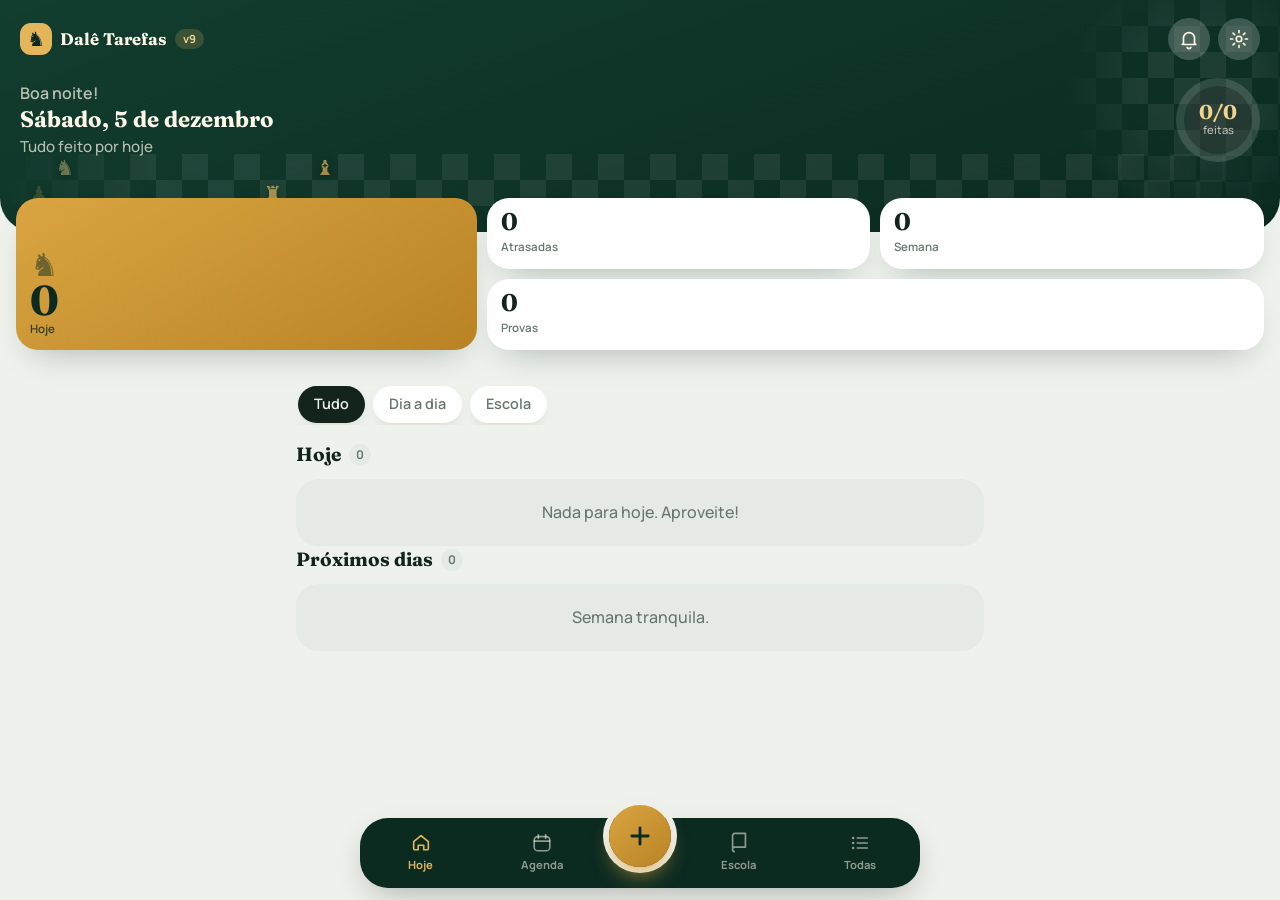
==== commit 2bea437e: "v9: Salvar acima do teclado, voltar duas vezes para sair e retomar de onde parou - Barra de ações da" ====
--- a/index.html
+++ b/index.html
@@ -2,7 +2,7 @@
 <html lang="pt-BR">
 <head>
   <meta charset="utf-8">
-  <meta name="viewport" content="width=device-width, initial-scale=1, maximum-scale=1, user-scalable=no, viewport-fit=cover">
+  <meta name="viewport" content="width=device-width, initial-scale=1, maximum-scale=1, user-scalable=no, viewport-fit=cover, interactive-widget=resizes-content">
   <title>Dalê Tarefas</title>
   <meta name="description" content="App de tarefas com agenda para o dia a dia e para a escola.">
   <meta name="theme-color" content="#123d2f">
@@ -220,7 +220,7 @@
         <input id="newSubjectName" placeholder="Nova matéria" maxlength="40">
         <button class="pill-btn" id="addSubjectBtn" type="button"><svg><use href="#i-plus"/></svg></button>
       </div>
-      <button class="save-btn" type="submit">Pronto</button>
+      <div class="sheet-actions"><button class="save-btn" type="submit">Pronto</button></div>
     </form>
   </dialog>
 
--- a/styles.css
+++ b/styles.css
@@ -265,7 +265,8 @@
 
 /* ---------- Bottom sheets ---------- */
 dialog.sheet {
-  margin: auto 0 0; width: 100%; max-width: 100%; max-height: 92vh; border: 0; padding: 0;
+  margin: auto 0 var(--kb, 0px); width: 100%; max-width: 100%; max-height: calc(92vh - var(--kb, 0px)); max-height: calc(92dvh - var(--kb, 0px));
+  border: 0; padding: 0; overscroll-behavior: contain;
   border-radius: var(--r-xl) var(--r-xl) 0 0; background: var(--surface); color: var(--text);
   box-shadow: 0 -10px 40px rgba(0, 0, 0, .25);
 }
@@ -711,3 +712,13 @@
   html:not([data-mode="pro"]) .chess-fx .pc, html:not([data-mode="pro"]) .kpi:first-child::before,
   html:not([data-mode="pro"]) .kpi:first-child::after, html:not([data-mode="pro"]) .countdown { animation: none; }
 }
+
+/* Barra de ações das janelas sempre visível (presa no rodapé, acima do teclado) */
+dialog.sheet .sheet-actions {
+  position: sticky; bottom: 0; z-index: 2; margin: 4px -18px -22px; padding: 12px 18px calc(14px + env(safe-area-inset-bottom, 0px));
+  background: var(--surface); box-shadow: 0 -10px 18px -12px rgba(0, 0, 0, .25);
+}
+dialog.sheet .sheet-inner > .sheet-actions { margin-bottom: -24px; }
+html[data-mode="pro"] dialog.sheet .sheet-actions { background: #fbfdfe; }
+.title-input:focus, dialog textarea:focus, .add-subject input:focus, .search input:focus { outline: 2px solid color-mix(in srgb, var(--accent) 70%, transparent); outline-offset: 1px; }
+.search input:focus { outline: none; }
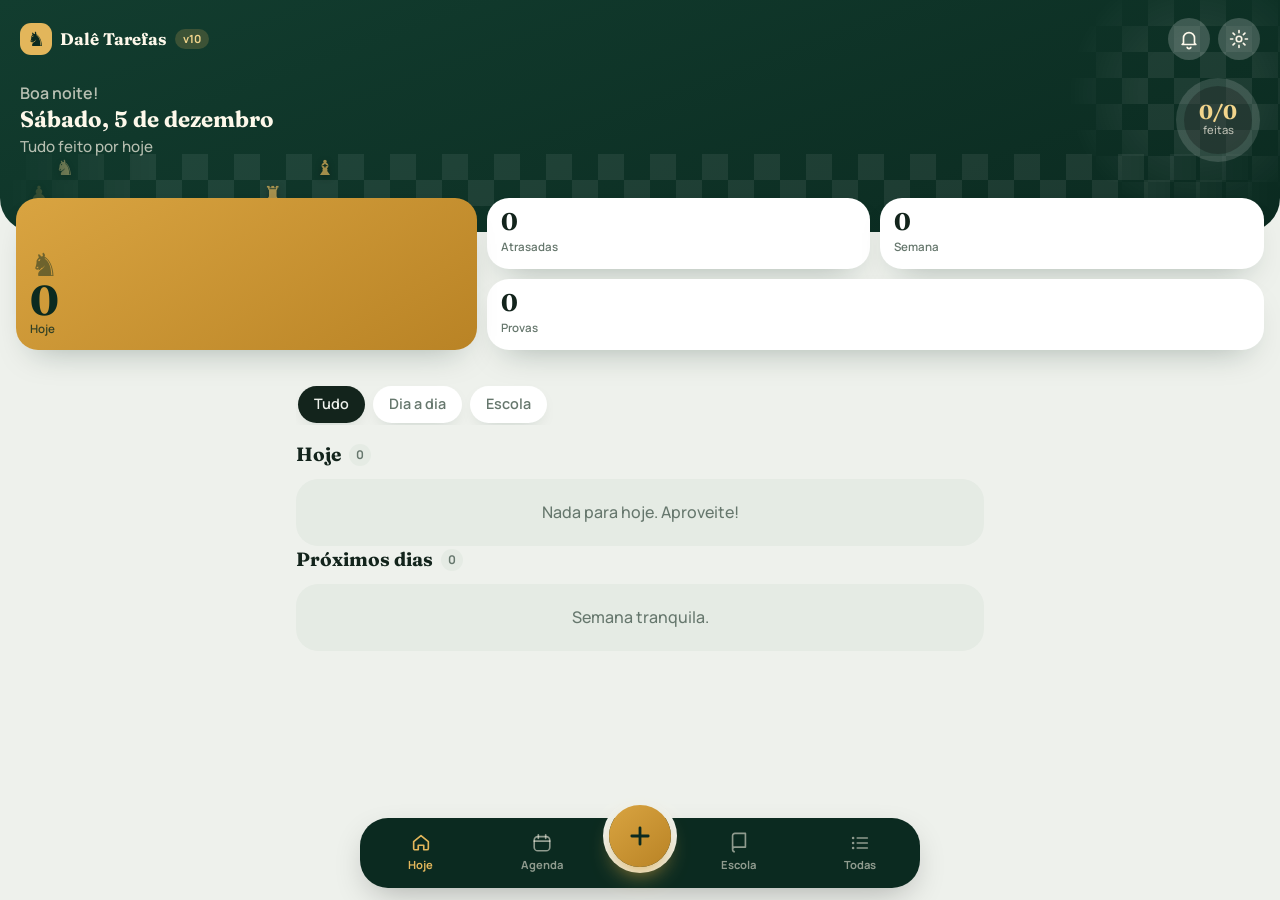
==== commit 7d437484: "v10: Oceano Marinha no modo Profissional com baleia gigante passando no topo Co-Authored-By: Claude " ====
--- a/index.html
+++ b/index.html
@@ -58,7 +58,7 @@
   </svg>
 
   <header class="hero">
-    <div class="ocean-fx" aria-hidden="true"><i></i><i></i><i></i><i></i><i></i><i></i><i></i></div>
+    <div class="ocean-fx" aria-hidden="true"><b class="whale"></b><b class="helm"></b><i></i><i></i><i></i><i></i><i></i><i></i><i></i></div>
     <div class="chess-fx" aria-hidden="true"><i class="pc knight">♞&#xFE0E;</i><i class="pc pawn">♟&#xFE0E;</i><i class="pc rook">♜&#xFE0E;</i><i class="pc bishop">♝&#xFE0E;</i></div>
     <div class="hero-top">
       <div class="brand">
--- a/styles.css
+++ b/styles.css
@@ -722,3 +722,77 @@
 html[data-mode="pro"] dialog.sheet .sheet-actions { background: #fbfdfe; }
 .title-input:focus, dialog textarea:focus, .add-subject input:focus, .search input:focus { outline: 2px solid color-mix(in srgb, var(--accent) 70%, transparent); outline-offset: 1px; }
 .search input:focus { outline: none; }
+
+/* ================================================================
+   MODO PROFISSIONAL — Oceano "Marinha" (O5, escolhido)
+   Claro, com azul-marinho e latão (amarelo queimado): leme girando, âncora balançando,
+   bolhas subindo e uma baleia gigante passando ao fundo do topo.
+   ================================================================ */
+html[data-mode="pro"] {
+  --bg: #e9eef5; --surface: #ffffff; --surface-2: #dde5ef; --text: #0b1a2e; --muted: #50607a; --line: #d2dbe7;
+  --accent: #14365f; --accent-2: #0b1f3a;
+  --sea-deep: #07142a; --sea-mid: #0b1f3a; --sea-light: #14365f; --aqua: #d4ac52; --foam: #f3e3b8;
+  --brass: #c8a24a; --brass-hi: #e3c06a; --brass-lo: #a8812e;
+  --hero-bg: radial-gradient(ellipse 70% 50% at 85% 0%, rgba(227, 192, 106, .14), transparent 70%), linear-gradient(170deg, #07142a 0%, #0b1f3a 55%, #14365f 100%);
+  --dia: #c8a24a; --escola: #14365f; --coral: #c8a24a; --coral-2: #14365f; --scrim: #040b18; --ring-hole: rgba(4, 11, 24, .45);
+  --shadow: 0 14px 30px -18px rgba(7, 20, 42, .45); --shadow-sm: 0 6px 16px -10px rgba(7, 20, 42, .35);
+}
+html[data-mode="pro"] body { background: linear-gradient(180deg, #dfe6f0 0, var(--bg) 340px, var(--bg) 100%); }
+html[data-mode="pro"] .logo { background: linear-gradient(140deg, var(--brass-hi), var(--brass-lo)); color: var(--sea-deep); }
+html[data-mode="pro"] .version { background: rgba(227, 192, 106, .18); color: var(--brass-hi); }
+
+/* topo: ondas em tons de marinha e latão */
+html[data-mode="pro"] .ocean-fx::before { filter: hue-rotate(18deg) saturate(.7) brightness(.62); }
+html[data-mode="pro"] .ocean-fx::after { filter: sepia(1) saturate(1.6) hue-rotate(-10deg) brightness(.9); opacity: .28; }
+html[data-mode="pro"] .ocean-fx i { border-color: rgba(243, 227, 184, .55); }
+html[data-mode="pro"] .ring { background: conic-gradient(var(--brass) calc(var(--p) * 1%), rgba(255, 255, 255, .14) 0); }
+
+/* baleia gigante nadando ao fundo e leme de navio girando */
+.whale, .helm { display: none; }
+html[data-mode="pro"] .whale, html[data-mode="pro"] .helm { display: block; position: absolute; pointer-events: none; }
+html[data-mode="pro"] .whale {
+  left: 0; top: 34px; width: 340px; height: 144px;
+  background: url("data:image/svg+xml,%3Csvg xmlns='http://www.w3.org/2000/svg' viewBox='0 0 260 110' fill='rgba%28175%2C205%2C238%2C.32%29'%3E%3Cpath d='M6 54C8 36 36 26 78 25c52-1 100 8 134 22l22-16c7-5 16-3 14 5l-8 18 12 15c4 7-4 11-11 7l-25-12c-34 14-86 22-136 20C40 82 6 72 6 54z'/%3E%3Cpath d='M74 70c6 16 22 30 44 36 4 1 6-2 3-5C108 92 98 80 94 70z'/%3E%3Cpath d='M150 28c4-6 10-10 18-11-2 5-3 9-2 14z'/%3E%3Cg fill='none' stroke='rgba%28255%2C255%2C255%2C.28%29' stroke-width='1.6' stroke-linecap='round'%3E%3Cpath d='M12 60c18 8 40 12 64 12'/%3E%3Cpath d='M16 65c18 7 38 11 58 11'/%3E%3Cpath d='M22 70c16 5 32 8 48 9'/%3E%3C/g%3E%3Ccircle cx='34' cy='50' r='2.6' fill='rgba%28255%2C255%2C255%2C.55%29'/%3E%3Cg fill='rgba%28255%2C255%2C255%2C.22%29'%3E%3Ccircle cx='20' cy='40' r='1.6'/%3E%3Ccircle cx='28' cy='34' r='1.4'/%3E%3Ccircle cx='40' cy='31' r='1.5'/%3E%3Ccircle cx='52' cy='30' r='1.3'/%3E%3C/g%3E%3C/svg%3E") no-repeat center / contain;
+  animation: whale-swim 46s linear infinite, whale-bob 7s ease-in-out infinite;
+}
+html[data-mode="pro"] body[data-view="hoje"] .whale { top: 70px; }
+html[data-mode="pro"] .helm { width: 170px; height: 170px; top: -40px; right: -46px; background: url("data:image/svg+xml,%3Csvg xmlns='http://www.w3.org/2000/svg' viewBox='-62 -62 124 124' fill='rgba%28200%2C162%2C74%2C.22%29'%3E%3Ccircle r='36' fill='none' stroke='rgba%28200%2C162%2C74%2C.22%29' stroke-width='7'/%3E%3Ccircle r='26' fill='none' stroke='rgba%28200%2C162%2C74%2C.22%29' stroke-width='3'/%3E%3Ccircle r='9'/%3E%3Cg transform='rotate%280%29'%3E%3Cpath d='M0 0V52' stroke='rgba%28200%2C162%2C74%2C.22%29' stroke-width='5' stroke-linecap='round'/%3E%3Ccircle cy='55' r='6'/%3E%3C/g%3E%3Cg transform='rotate%2845%29'%3E%3Cpath d='M0 0V52' stroke='rgba%28200%2C162%2C74%2C.22%29' stroke-width='5' stroke-linecap='round'/%3E%3Ccircle cy='55' r='6'/%3E%3C/g%3E%3Cg transform='rotate%2890%29'%3E%3Cpath d='M0 0V52' stroke='rgba%28200%2C162%2C74%2C.22%29' stroke-width='5' stroke-linecap='round'/%3E%3Ccircle cy='55' r='6'/%3E%3C/g%3E%3Cg transform='rotate%28135%29'%3E%3Cpath d='M0 0V52' stroke='rgba%28200%2C162%2C74%2C.22%29' stroke-width='5' stroke-linecap='round'/%3E%3Ccircle cy='55' r='6'/%3E%3C/g%3E%3Cg transform='rotate%28180%29'%3E%3Cpath d='M0 0V52' stroke='rgba%28200%2C162%2C74%2C.22%29' stroke-width='5' stroke-linecap='round'/%3E%3Ccircle cy='55' r='6'/%3E%3C/g%3E%3Cg transform='rotate%28225%29'%3E%3Cpath d='M0 0V52' stroke='rgba%28200%2C162%2C74%2C.22%29' stroke-width='5' stroke-linecap='round'/%3E%3Ccircle cy='55' r='6'/%3E%3C/g%3E%3Cg transform='rotate%28270%29'%3E%3Cpath d='M0 0V52' stroke='rgba%28200%2C162%2C74%2C.22%29' stroke-width='5' stroke-linecap='round'/%3E%3Ccircle cy='55' r='6'/%3E%3C/g%3E%3Cg transform='rotate%28315%29'%3E%3Cpath d='M0 0V52' stroke='rgba%28200%2C162%2C74%2C.22%29' stroke-width='5' stroke-linecap='round'/%3E%3Ccircle cy='55' r='6'/%3E%3C/g%3E%3C/svg%3E") no-repeat center / contain; animation: o-spin 30s linear infinite; }
+@keyframes whale-swim { from { transform: translateX(110vw); } to { transform: translateX(-120%); } }
+@keyframes whale-bob { 0%, 100% { translate: 0 0; rotate: -2deg; } 50% { translate: 0 14px; rotate: 2deg; } }
+@keyframes o-spin { to { transform: rotate(360deg); } }
+@keyframes o-swing { 0%, 100% { transform: rotate(-10deg); } 50% { transform: rotate(10deg); } }
+
+/* números: Hoje em latão com âncora balançando, um bloco em azul-marinho */
+html[data-mode="pro"] .kpi:first-child { color: var(--sea-deep); background: radial-gradient(circle at 80% 15%, rgba(255, 255, 255, .3), transparent 40%), linear-gradient(160deg, var(--brass-hi), var(--brass) 55%, var(--brass-lo)); }
+html[data-mode="pro"] .kpi:first-child span { color: rgba(7, 20, 42, .75); }
+html[data-mode="pro"] .kpi:first-child .kico { display: none; }
+html[data-mode="pro"] .kpi:first-child::before { content: ""; position: absolute; width: 46px; height: 46px; top: 10px; right: 10px; transform-origin: 50% 8%; background: url("data:image/svg+xml,%3Csvg xmlns='http://www.w3.org/2000/svg' viewBox='0 0 48 48' fill='rgba%287%2C20%2C42%2C.55%29'%3E%3Cg fill='none' stroke='rgba%287%2C20%2C42%2C.55%29' stroke-width='3.6' stroke-linecap='round' stroke-linejoin='round'%3E%3Ccircle cx='24' cy='9' r='4.5'/%3E%3Cpath d='M24 13.5V43M16 21h16M8 29c0 7.7 7.2 14 16 14s16-6.3 16-14M8 29 5 32M8 29l4 2.2M40 29l3 3M40 29l-4 2.2'/%3E%3C/g%3E%3C/svg%3E") no-repeat center / contain; animation: o-swing 4s ease-in-out infinite; }
+html[data-mode="pro"] .kpi:first-child::after { filter: sepia(1) brightness(1.2); opacity: .25; }
+html[data-mode="pro"] .kico { color: var(--brass-lo); }
+html[data-mode="pro"] .kpi:nth-child(4) { color: #fff; background: linear-gradient(140deg, #14365f, #0b1f3a); }
+html[data-mode="pro"] .kpi:nth-child(4) span { color: rgba(243, 227, 184, .85); }
+html[data-mode="pro"] .kpi:nth-child(4) .kico { color: var(--brass-hi); opacity: .8; }
+
+/* listas e destaques */
+html[data-mode="pro"] .group h2 { color: var(--sea-mid); }
+html[data-mode="pro"] .spotlight { background: radial-gradient(circle at 15% 120%, rgba(227, 192, 106, .22), transparent 50%), linear-gradient(135deg, #14365f, #07142a); box-shadow: 0 16px 30px -16px #07142a; }
+html[data-mode="pro"] .countdown { background: var(--brass); color: var(--sea-deep); }
+html[data-mode="pro"] .exam-tag { background: var(--sea-mid); }
+html[data-mode="pro"] .task.done .check { background: linear-gradient(140deg, var(--brass-hi), var(--brass-lo)); }
+html[data-mode="pro"] .chip-btn.active, html[data-mode="pro"] .cat-toggle input:checked + span, html[data-mode="pro"] .choice input:checked + span { background: var(--sea-mid); color: #fff; }
+html[data-mode="pro"] .calendar .cal-day.today:not(.selected) .num { color: var(--brass-lo); }
+html[data-mode="pro"] .month-card { background: linear-gradient(180deg, #fff, #f3f6fa); }
+
+/* navegação azul-marinho com o + de latão */
+html[data-mode="pro"] .bottom-nav { background: linear-gradient(180deg, #0b1f3a, #07142a); }
+html[data-mode="pro"] .tab { color: rgba(220, 228, 240, .55); }
+html[data-mode="pro"] .tab.active { color: var(--brass-hi); }
+html[data-mode="pro"] .fab { color: var(--sea-deep); background: linear-gradient(140deg, var(--brass-hi), var(--brass-lo)); box-shadow: 0 12px 24px -8px var(--brass-lo), 0 0 0 6px var(--bg); }
+html[data-mode="pro"] .save-btn { background: linear-gradient(140deg, #14365f, #0b1f3a); }
+html[data-mode="pro"] dialog.sheet { background: linear-gradient(180deg, #ffffff, #f2f5f9); }
+
+@media (prefers-reduced-motion: reduce) {
+  html[data-mode="pro"] .whale, html[data-mode="pro"] .helm, html[data-mode="pro"] .kpi:first-child::before { animation: none; }
+  html[data-mode="pro"] .whale { transform: translateX(40px); }
+}
+html[data-mode="pro"] .empty { background-image: url("data:image/svg+xml,%3Csvg xmlns='http://www.w3.org/2000/svg' width='64' height='40' viewBox='0 0 64 40'%3E%3Cpath d='M6 20c8-12 26-14 38-4l12-8v24l-12-8C32 34 14 32 6 20z' fill='%23c8a24a'/%3E%3Ccircle cx='17' cy='17' r='2.5' fill='%2307142a'/%3E%3Cpath d='M28 12c3 4 3 12 0 16' fill='none' stroke='%23a8812e' stroke-width='2' stroke-linecap='round'/%3E%3C/svg%3E"); }
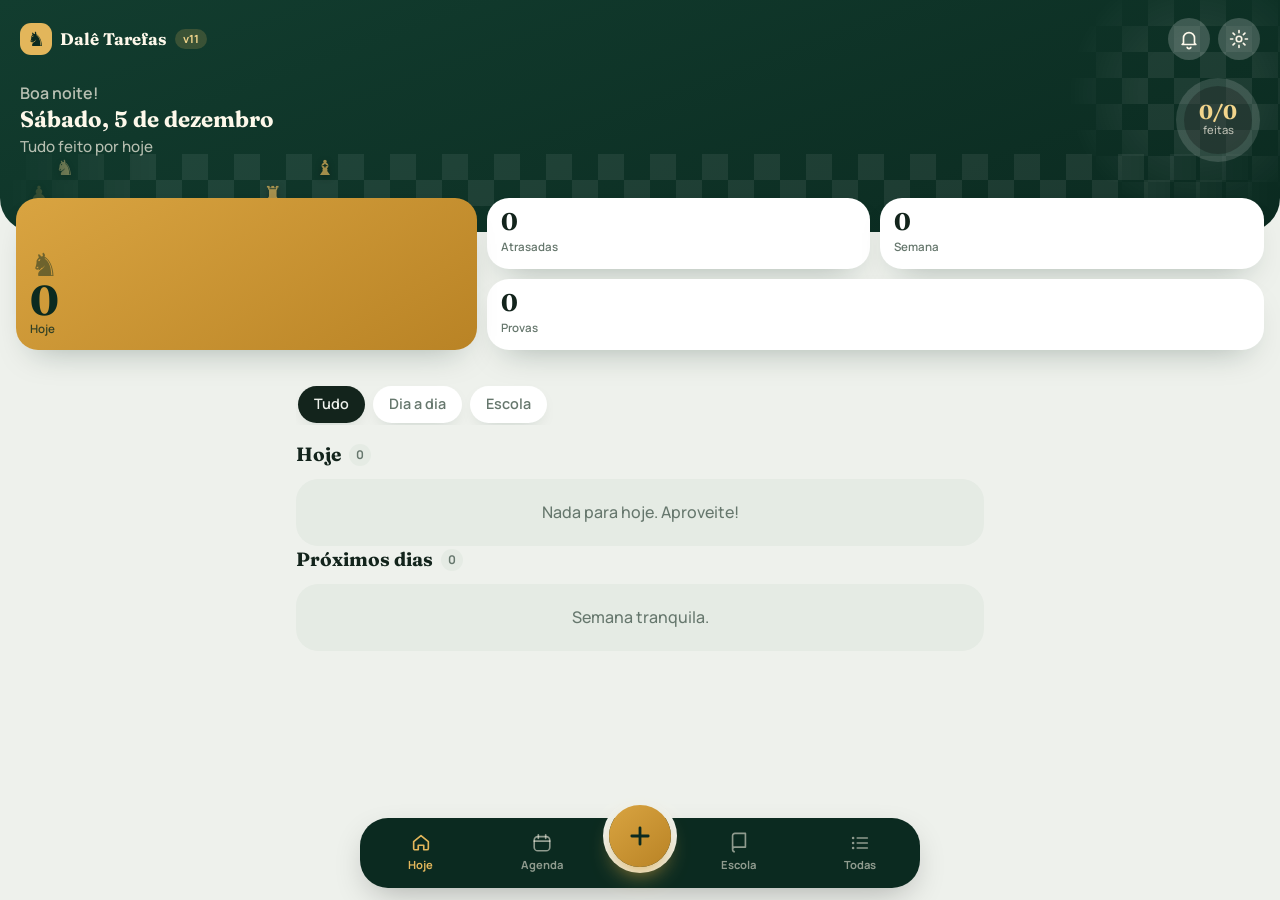
==== commit e565a235: "v11: remove o modo Profissional; o app fica só com o modo Escola Co-Authored-By: Claude Opus 5.5 <no" ====
--- a/index.html
+++ b/index.html
@@ -11,7 +11,6 @@
   <link rel="preload" href="fonts/manrope.woff2" as="font" type="font/woff2" crossorigin>
   <link rel="preload" href="fonts/fraunces-700.woff2" as="font" type="font/woff2" crossorigin>
   <link rel="stylesheet" href="styles.css">
-  <script>try { if (localStorage.getItem('dal.mode') === 'pro') document.documentElement.dataset.mode = 'pro'; } catch (e) {}</script>
 </head>
 <body>
   <svg width="0" height="0" style="position:absolute" aria-hidden="true">
@@ -29,7 +28,6 @@
     <symbol id="i-chev-l" viewBox="0 0 24 24"><path d="m14.5 6-6 6 6 6" fill="none" stroke="currentColor" stroke-width="2.2" stroke-linecap="round" stroke-linejoin="round"/></symbol>
     <symbol id="i-chev-r" viewBox="0 0 24 24"><path d="m9.5 6 6 6-6 6" fill="none" stroke="currentColor" stroke-width="2.2" stroke-linecap="round" stroke-linejoin="round"/></symbol>
     <symbol id="i-x" viewBox="0 0 24 24"><path d="m7 7 10 10M17 7 7 17" stroke="currentColor" stroke-width="2.2" stroke-linecap="round"/></symbol>
-    <symbol id="i-brief" viewBox="0 0 24 24"><rect x="3.5" y="7" width="17" height="12.5" rx="3" fill="none" stroke="currentColor" stroke-width="1.8"/><path d="M9 7V5.5A1.5 1.5 0 0 1 10.5 4h3A1.5 1.5 0 0 1 15 5.5V7M3.5 12.5h17" fill="none" stroke="currentColor" stroke-width="1.8"/></symbol>
     <symbol id="i-gear" viewBox="0 0 24 24"><circle cx="12" cy="12" r="3" fill="none" stroke="currentColor" stroke-width="1.8"/><path d="M12 2.8v2.4M12 18.8v2.4M2.8 12h2.4M18.8 12h2.4M5.5 5.5l1.7 1.7M16.8 16.8l1.7 1.7M5.5 18.5l1.7-1.7M16.8 7.2l1.7-1.7" stroke="currentColor" stroke-width="1.8" stroke-linecap="round"/></symbol>
     <!-- Ícones das matérias (coloridos, 32x32) -->
     <symbol id="s-mat" viewBox="0 0 32 32"><rect x="6" y="3" width="20" height="26" rx="4" fill="#4f6bff"/><rect x="9" y="6" width="14" height="6" rx="1.5" fill="#e6ecff"/><path d="M18 9h3" stroke="#4f6bff" stroke-width="1.6" stroke-linecap="round"/><g fill="#fff"><rect x="9" y="15" width="4" height="4" rx="1"/><rect x="14" y="15" width="4" height="4" rx="1"/><rect x="9" y="21" width="4" height="4" rx="1"/><rect x="14" y="21" width="4" height="4" rx="1"/></g><rect x="19" y="15" width="4" height="10" rx="1" fill="#ffc83d"/><path d="M10 17h2M11 16v2M15 17h2M10 23h2M15 22l2 2M17 22l-2 2" stroke="#4f6bff" stroke-width="1" stroke-linecap="round"/></symbol>
@@ -49,16 +47,9 @@
     <symbol id="s-tec" viewBox="0 0 32 32"><rect x="5" y="6" width="22" height="15" rx="2.5" fill="#334155"/><rect x="7.5" y="8.5" width="17" height="10" rx="1" fill="#0f172a"/><path d="m11 11.5-2 2 2 2M21 11.5l2 2-2 2M17 10.5l-2 6" stroke="#5eead4" stroke-width="1.4" fill="none" stroke-linecap="round" stroke-linejoin="round"/><path d="M3 23h26l-2 3H5z" fill="#64748b"/></symbol>
     <symbol id="s-gen" viewBox="0 0 32 32"><rect x="6" y="19" width="20" height="6" rx="1.5" fill="#60a5fa"/><rect x="8" y="13" width="18" height="6" rx="1.5" fill="#f472b6"/><rect x="5" y="7" width="19" height="6" rx="1.5" fill="#34d399"/><path d="M8 10h10M10 16h10M9 22h10" stroke="#fff" stroke-width="1.2" opacity=".7"/></symbol>
     <!-- Ícones do tema Oceano (modo Profissional) -->
-    <symbol id="o-wave" viewBox="0 0 24 24"><path d="M2 9c2.5 0 2.5-2 5-2s2.5 2 5 2 2.5-2 5-2 2.5 2 5 2M2 14c2.5 0 2.5-2 5-2s2.5 2 5 2 2.5-2 5-2 2.5 2 5 2M2 19c2.5 0 2.5-2 5-2s2.5 2 5 2 2.5-2 5-2 2.5 2 5 2" fill="none" stroke="currentColor" stroke-width="2" stroke-linecap="round"/></symbol>
-    <symbol id="o-anchor" viewBox="0 0 24 24"><circle cx="12" cy="5" r="2.2" fill="none" stroke="currentColor" stroke-width="1.9"/><path d="M12 7.2V21M8 11h8M4.5 14.5c0 3.6 3.4 6.5 7.5 6.5s7.5-2.9 7.5-6.5M4.5 14.5 3 16M4.5 14.5 6.3 15.6M19.5 14.5 21 16M19.5 14.5l-1.8 1.1" fill="none" stroke="currentColor" stroke-width="1.9" stroke-linecap="round" stroke-linejoin="round"/></symbol>
-    <symbol id="o-compass" viewBox="0 0 24 24"><circle cx="12" cy="12" r="9" fill="none" stroke="currentColor" stroke-width="1.9"/><path d="m15.5 8.5-2 5-5 2 2-5z" fill="currentColor" fill-opacity=".25" stroke="currentColor" stroke-width="1.7" stroke-linejoin="round"/></symbol>
-    <symbol id="o-shell" viewBox="0 0 24 24"><path d="M12 3c5 0 9 4 9 9 0 3-1 5-2.5 6.5H5.5C4 17 3 15 3 12c0-5 4-9 9-9z" fill="currentColor" fill-opacity=".18" stroke="currentColor" stroke-width="1.8" stroke-linejoin="round"/><path d="M12 3v15.5M12 3 7 18.5M12 3l5 15.5M12 3 4 15M12 3l8 12M9 21h6" fill="none" stroke="currentColor" stroke-width="1.5" stroke-linecap="round"/></symbol>
-    <symbol id="o-lighthouse" viewBox="0 0 48 48"><path d="M18 14h12l3 28H15z" fill="#fff"/><path d="M17.2 21h13.6l.7 6H16.5zM16 33h16l.6 5H15.4z" fill="#ff6b6b"/><rect x="17" y="9" width="14" height="5" rx="1.5" fill="#ffd166"/><path d="M16 9h16l-8-6z" fill="#e2f3fb"/><path d="M31 11 46 6v10zM17 11 2 6v10z" fill="#ffe8a3" opacity=".55"/><path d="M8 44c3 0 3-2 6-2s3 2 6 2 3-2 6-2 3 2 6 2 3-2 6-2 3 2 6 2" fill="none" stroke="#bfefff" stroke-width="2" stroke-linecap="round"/></symbol>
-    <symbol id="o-fish" viewBox="0 0 64 40"><path d="M6 20c8-12 26-14 38-4l12-8v24l-12-8C32 34 14 32 6 20z" fill="#7fd3ea"/><path d="M6 20c8-12 26-14 38-4" fill="none" stroke="#3aa6c9" stroke-width="2"/><circle cx="17" cy="17" r="2.5" fill="#063a5a"/><path d="M28 12c3 4 3 12 0 16" fill="none" stroke="#3aa6c9" stroke-width="2" stroke-linecap="round"/><circle cx="4" cy="8" r="2" fill="none" stroke="#7fd3ea" stroke-width="1.5"/><circle cx="9" cy="3" r="1.3" fill="none" stroke="#7fd3ea" stroke-width="1.2"/></symbol>
   </svg>
 
   <header class="hero">
-    <div class="ocean-fx" aria-hidden="true"><b class="whale"></b><b class="helm"></b><i></i><i></i><i></i><i></i><i></i><i></i><i></i></div>
     <div class="chess-fx" aria-hidden="true"><i class="pc knight">♞&#xFE0E;</i><i class="pc pawn">♟&#xFE0E;</i><i class="pc rook">♜&#xFE0E;</i><i class="pc bishop">♝&#xFE0E;</i></div>
     <div class="hero-top">
       <div class="brand">
@@ -228,11 +219,6 @@
     <div class="sheet-inner">
       <span class="grabber" aria-hidden="true"></span>
       <div class="sheet-head"><h2>Configurações</h2><button class="icon-btn small" type="button" data-close aria-label="Fechar"><svg><use href="#i-x"/></svg></button></div>
-      <p class="field-label">Modo do app</p>
-      <div class="mode-switch" id="modeSwitch">
-        <button type="button" data-mode="escola"><svg><use href="#i-book"/></svg><b>Escola</b><small>Matérias, lições e provas</small></button>
-        <button type="button" data-mode="pro"><svg><use href="#i-brief"/></svg><b>Profissional</b><small>Projetos, prazos e casa</small></button>
-      </div>
       <p class="field-label">Seu nome</p>
       <input class="title-input" id="userName" maxlength="30" placeholder="Para a saudação no topo">
       <div class="setting-row"><span><b>Notificações</b><small>Lembretes das tarefas</small></span><button type="button" class="switch" id="notifySwitch" role="switch" aria-checked="false"><i></i></button></div>
--- a/styles.css
+++ b/styles.css
@@ -415,20 +415,12 @@
 .color-dot.big { width: 54px; height: 54px; }
 .color-dot.on { box-shadow: 0 0 0 3px var(--surface), 0 0 0 6px var(--dot); }
 
-/* ---------- Configurações e modo ---------- */
+/* ---------- Configurações ---------- */
 .hero-actions { display: flex; gap: 8px; }
 .kpis { display: none; }
 .kpi b { font-family: var(--font-display); font-weight: var(--display-weight); font-size: 1.5rem; line-height: 1; display: block; }
 .kpi span { font-size: .72rem; color: var(--hero-muted); font-weight: 600; }
 .kpi.warn b { color: var(--alta); }
-.mode-switch { display: grid; grid-template-columns: 1fr 1fr; gap: 10px; }
-.mode-switch button {
-  border: 2px solid transparent; border-radius: var(--r-lg); padding: 14px; display: grid; gap: 4px; justify-items: start; text-align: left; cursor: pointer;
-  background: var(--surface-2); color: var(--text);
-}
-.mode-switch button small { color: var(--muted); font-size: .76rem; }
-.mode-switch button.on { border-color: var(--accent); background: color-mix(in srgb, var(--accent) 10%, var(--surface)); }
-.mode-switch button.on svg { color: var(--accent); }
 .setting-row { display: flex; align-items: center; justify-content: space-between; gap: 12px; padding: 12px 14px; border-radius: var(--r-md); background: var(--surface-2); }
 .setting-row span { display: grid; }
 .setting-row small { color: var(--muted); font-size: .78rem; }
@@ -456,182 +448,44 @@
 @media (prefers-reduced-motion: reduce) { dialog.sheet[open], dialog.sheet[open]::backdrop { animation: none; } }
 
 /* ================================================================
-   MODO PROFISSIONAL — layout "Bento" com o tema Oceano
-   Azul do fundo do mar ao turquesa da praia, ondas que se movem no topo,
-   bolhas subindo, ícones de mar (onda, âncora, bússola, concha, farol, peixe).
-   Ativo quando <html data-mode="pro">.
-   ================================================================ */
-html[data-mode="pro"] {
-  --bg: #eef7fb; --surface: #ffffff; --surface-2: #e2f1f8; --text: #082b45; --muted: #557286; --line: #d3e7f0;
-  --accent: #0b74b8; --accent-2: #0a5d8f; --accent-text: #ffffff;
-  --sea-deep: #052a4d; --sea-mid: #0a5d8f; --sea-light: #13a8c8; --aqua: #5ee0f0; --foam: #c9f4fb;
-  --hero-bg: radial-gradient(ellipse 70% 50% at 85% 0%, rgba(150, 235, 255, .28), transparent 70%), linear-gradient(170deg, var(--sea-deep) 0%, var(--sea-mid) 55%, var(--sea-light) 100%);
-  --hero-text: #ffffff; --hero-muted: rgba(214, 242, 252, .85); --nav-bg: var(--sea-deep);
-  --dia: #14b8a6; --escola: #0b74b8; --alta: #e5484d; --media: #f6a33a; --baixa: #14b8a6;
-  --coral: #19c3d6; --coral-2: #0b74b8; --scrim: #03213d; --ring-hole: rgba(3, 33, 61, .45);
-  --shadow: 0 14px 30px -18px rgba(5, 42, 77, .4); --shadow-sm: 0 6px 16px -10px rgba(5, 42, 77, .3);
-  --font-display: "Lexend", system-ui, sans-serif; --font-body: "Lexend", system-ui, sans-serif; --display-weight: 600;
-}
-html[data-mode="pro"] body {
-  font-weight: 400;
-  background: linear-gradient(180deg, #e6f4fa 0, var(--bg) 340px, var(--bg) 100%);
-}
-/* sem enfeites de xadrez */
-html[data-mode="pro"] .logo::before,
-html[data-mode="pro"] .task .task-kicker::before, html[data-mode="pro"] .spot-kicker::before { content: none !important; }
-html[data-mode="pro"] .logo { background: linear-gradient(140deg, var(--aqua), var(--sea-light)); color: var(--sea-deep); }
-html[data-mode="pro"] .logo svg { display: block; }
-html[data-mode="pro"] .version { background: rgba(255, 255, 255, .18); color: #fff; }
-
-/* ---- Topo: mar com ondas que se movem e bolhas subindo ---- */
-html[data-mode="pro"] .hero { overflow: visible; border-radius: 0 0 36px 36px; isolation: isolate; }
-html[data-mode="pro"] .hero { padding-bottom: 46px; }
-html[data-mode="pro"] body[data-view="hoje"] .hero { padding-bottom: 70px; }
-html[data-mode="pro"] .hero h1 { font-size: 1.4rem; }
-html[data-mode="pro"] .hero::before { content: none; }
-html[data-mode="pro"] .ocean-fx::before, html[data-mode="pro"] .ocean-fx::after {
-  content: ""; position: absolute; left: 0; bottom: 0; width: 200%; pointer-events: none;
-  background-repeat: repeat-x; background-position: left bottom;
-}
-html[data-mode="pro"] .ocean-fx::before {
-  height: 58px; opacity: .55; animation: ocean-wave 16s linear infinite;
-  background-image: url("data:image/svg+xml,%3Csvg xmlns='http://www.w3.org/2000/svg' width='400' height='74' viewBox='0 0 400 74' preserveAspectRatio='none'%3E%3Cpath d='M0 30c50 0 50-22 100-22s50 22 100 22 50-22 100-22 50 22 100 22v44H0z' fill='%2313a8c8'/%3E%3C/svg%3E");
-  background-size: 400px 58px;
-}
-html[data-mode="pro"] .ocean-fx::after {
-  height: 40px; opacity: .45; animation: ocean-wave 10s linear infinite reverse;
-  background-image: url("data:image/svg+xml,%3Csvg xmlns='http://www.w3.org/2000/svg' width='300' height='52' viewBox='0 0 300 52' preserveAspectRatio='none'%3E%3Cpath d='M0 22c37 0 37-16 75-16s38 16 75 16 38-16 75-16 38 16 75 16v30H0z' fill='%235ee0f0'/%3E%3C/svg%3E");
-  background-size: 300px 40px;
-}
-@keyframes ocean-wave { from { transform: translateX(0); } to { transform: translateX(-50%); } }
-.ocean-fx { display: none; }
-html[data-mode="pro"] .ocean-fx { display: block; position: absolute; inset: 0; overflow: hidden; border-radius: 0 0 36px 36px; pointer-events: none; z-index: -1; }
-html[data-mode="pro"] .ocean-fx i {
-  position: absolute; bottom: -12px; width: 10px; height: 10px; border-radius: 50%;
-  border: 1.5px solid rgba(214, 248, 255, .7); background: radial-gradient(circle at 30% 30%, rgba(255, 255, 255, .7), rgba(255, 255, 255, .08) 60%);
-  animation: ocean-bubble 9s ease-in infinite;
-}
-html[data-mode="pro"] .ocean-fx i:nth-child(1) { left: 8%; animation-delay: 0s; }
-html[data-mode="pro"] .ocean-fx i:nth-child(2) { left: 22%; width: 6px; height: 6px; animation-delay: 2.5s; animation-duration: 7s; }
-html[data-mode="pro"] .ocean-fx i:nth-child(3) { left: 41%; width: 14px; height: 14px; animation-delay: 5s; animation-duration: 11s; }
-html[data-mode="pro"] .ocean-fx i:nth-child(4) { left: 58%; width: 7px; height: 7px; animation-delay: 1.2s; }
-html[data-mode="pro"] .ocean-fx i:nth-child(5) { left: 73%; width: 11px; height: 11px; animation-delay: 6.5s; animation-duration: 10s; }
-html[data-mode="pro"] .ocean-fx i:nth-child(6) { left: 88%; width: 5px; height: 5px; animation-delay: 3.8s; animation-duration: 6.5s; }
-html[data-mode="pro"] .ocean-fx i:nth-child(7) { left: 33%; width: 8px; height: 8px; animation-delay: 7.6s; }
-@keyframes ocean-bubble {
-  0% { transform: translate(0, 0); opacity: 0; }
-  10% { opacity: 1; }
-  50% { transform: translate(6px, -120px); }
-  90% { opacity: .8; }
-  100% { transform: translate(-4px, -260px); opacity: 0; }
-}
-html[data-mode="pro"] .ring { background: conic-gradient(var(--aqua) calc(var(--p) * 1%), rgba(255, 255, 255, .16) 0); }
-html[data-mode="pro"] .ring-num { color: #fff; }
-html[data-mode="pro"] .week { display: none !important; }
-
-/* ---- Blocos de números com ícones do mar ---- */
-.kico { display: none; }
-html[data-mode="pro"] .kpis { display: grid; grid-template-columns: 1.2fr 1fr 1fr; grid-template-rows: auto auto; gap: 10px; position: absolute; left: 16px; right: 16px; bottom: -118px; z-index: 2; }
-html[data-mode="pro"] .kpi { position: relative; overflow: hidden; background: var(--surface); color: var(--text); border-radius: 22px; padding: 12px 14px; box-shadow: var(--shadow); }
-html[data-mode="pro"] .kico { display: block; position: absolute; right: 10px; top: 10px; width: 22px; height: 22px; color: var(--sea-light); opacity: .55; }
-html[data-mode="pro"] .kpi.warn .kico { color: var(--alta); opacity: .7; }
-html[data-mode="pro"] .kpi span { color: var(--muted); }
-html[data-mode="pro"] .kpi:first-child {
-  grid-row: span 2; display: grid; align-content: end; color: #fff;
-  background: radial-gradient(circle at 80% 15%, rgba(255, 255, 255, .25), transparent 40%), linear-gradient(160deg, var(--sea-light), var(--sea-mid) 70%, var(--sea-deep));
-}
-html[data-mode="pro"] .kpi:first-child .kico { width: 34px; height: 34px; color: #fff; opacity: .5; animation: ocean-bob 4s ease-in-out infinite; }
-html[data-mode="pro"] .kpi:first-child::after {
-  content: ""; position: absolute; left: -10%; right: -10%; bottom: -6px; height: 30px; opacity: .35; animation: ocean-wave 9s linear infinite; width: 220%;
-  background: url("data:image/svg+xml,%3Csvg xmlns='http://www.w3.org/2000/svg' width='120' height='30' viewBox='0 0 120 30'%3E%3Cpath d='M0 12c15 0 15-9 30-9s15 9 30 9 15-9 30-9 15 9 30 9v18H0z' fill='%23ffffff'/%3E%3C/svg%3E") repeat-x left bottom / 120px 30px;
-}
-html[data-mode="pro"] .kpi:first-child b, html[data-mode="pro"] .kpi:first-child span { position: relative; z-index: 1; }
-html[data-mode="pro"] .kpi:first-child b { font-size: 2.6rem; }
-html[data-mode="pro"] .kpi:first-child span { color: rgba(255, 255, 255, .9); }
-html[data-mode="pro"] .kpi:nth-child(4) { grid-column: span 2; }
-@keyframes ocean-bob { 0%, 100% { transform: translateY(0); } 50% { transform: translateY(-4px); } }
-html[data-mode="pro"] body[data-view="hoje"] main { padding-top: 136px; }
-
-/* ---- Tarefas, destaques e listas ---- */
-html[data-mode="pro"] .task { border-left: 5px solid var(--c); border-radius: 20px; }
-html[data-mode="pro"] .task-title { font-weight: 500; }
-html[data-mode="pro"] .badge { border-radius: 14px; }
-html[data-mode="pro"] .task.done .check { background: linear-gradient(140deg, var(--aqua), var(--sea-light)); border-color: transparent; }
-html[data-mode="pro"] .subject-tile { border-radius: 24px; }
-html[data-mode="pro"] .chip-btn.active { background: var(--sea-mid); color: #fff; }
-html[data-mode="pro"] .group h2 { color: var(--sea-deep); }
-html[data-mode="pro"] .spotlight { background: radial-gradient(circle at 15% 120%, rgba(94, 224, 240, .35), transparent 50%), linear-gradient(135deg, var(--sea-mid), var(--sea-deep)); box-shadow: 0 16px 30px -16px var(--sea-deep); }
-.spot-ico { display: none; }
-html[data-mode="pro"] .spot-ico { display: block; position: relative; z-index: 1; width: 52px; height: 52px; flex: none; margin-right: -6px; }
-html[data-mode="pro"] .countdown { background: rgba(255, 255, 255, .16); color: #fff; }
-html[data-mode="pro"] .exam-tag { background: var(--sea-mid); }
-html[data-mode="pro"] .exam-card { background: linear-gradient(140deg, var(--c), color-mix(in srgb, var(--c) 45%, var(--sea-deep))); }
-html[data-mode="pro"] .empty {
-  padding-top: 70px; background: var(--surface-2) url("data:image/svg+xml,%3Csvg xmlns='http://www.w3.org/2000/svg' width='64' height='40' viewBox='0 0 64 40'%3E%3Cpath d='M6 20c8-12 26-14 38-4l12-8v24l-12-8C32 34 14 32 6 20z' fill='%237fd3ea'/%3E%3Ccircle cx='17' cy='17' r='2.5' fill='%23063a5a'/%3E%3Cpath d='M28 12c3 4 3 12 0 16' fill='none' stroke='%233aa6c9' stroke-width='2' stroke-linecap='round'/%3E%3C/svg%3E") no-repeat center 18px / 54px 34px;
-}
-/* agenda sem quadriculado */
-html[data-mode="pro"] .calendar .cal-day:nth-child(even):not(.other):not(.selected):not(.today) .num { background: transparent; }
-html[data-mode="pro"] .calendar .cal-day.today:not(.selected) .num { background: var(--surface-2); color: var(--accent); }
-html[data-mode="pro"] .calendar .cal-day.selected .num { background: var(--accent); color: #fff; }
-html[data-mode="pro"] .month-card { background: linear-gradient(180deg, #fff, #f6fbfd); }
-
-/* ---- Navegação: fundo do mar com o + turquesa ---- */
-html[data-mode="pro"] .bottom-nav { background: linear-gradient(180deg, #073a63, var(--sea-deep)); }
-html[data-mode="pro"] .tab { color: rgba(214, 242, 252, .55); }
-html[data-mode="pro"] .tab.active { color: var(--aqua); }
-html[data-mode="pro"] .fab { color: var(--sea-deep); background: linear-gradient(140deg, var(--aqua), var(--sea-light)); box-shadow: 0 12px 24px -8px var(--sea-light), 0 0 0 6px var(--bg); }
-
-/* ---- Formulários ---- */
-html[data-mode="pro"] .save-btn { background: linear-gradient(140deg, var(--sea-light), var(--sea-mid) 60%, var(--sea-deep)); }
-html[data-mode="pro"] .cat-toggle input:checked + span { background: var(--sea-mid); }
-html[data-mode="pro"] .choice input:checked + span { background: var(--sea-mid); color: #fff; }
-html[data-mode="pro"] dialog.sheet { background: linear-gradient(180deg, #ffffff, #f3fafd); }
-
-@media (prefers-reduced-motion: reduce) {
-  html[data-mode="pro"] .ocean-fx::before, html[data-mode="pro"] .ocean-fx::after, html[data-mode="pro"] .ocean-fx i,
-  html[data-mode="pro"] .kpi:first-child::after, html[data-mode="pro"] .kpi:first-child .kico { animation: none; }
-  html[data-mode="pro"] .ocean-fx i { opacity: .5; bottom: 30%; }
-}
-
-/* ================================================================
    MODO ESCOLA — layout "Bento" com o tema Grande Mestre (E1)
    ================================================================ */
-html:not([data-mode="pro"]) {
+html:root {
   --k1: #d9a441; --k2: #b98325; --nav-solid: #0b2a20; --tab-muted: rgba(253, 248, 234, .55); --tab-on: #e3b65b;
 }
-html:not([data-mode="pro"]) .hero { overflow: visible; border-radius: 0 0 34px 34px; }
-html:not([data-mode="pro"]) body[data-view="hoje"] .hero { padding-bottom: 70px; }
-html:not([data-mode="pro"]) .hero h1 { font-size: 1.4rem; }
-html:not([data-mode="pro"]) .week { display: none !important; }
-html:not([data-mode="pro"]) .kpis { display: grid; grid-template-columns: 1.2fr 1fr 1fr; grid-template-rows: auto auto; gap: 10px; position: absolute; left: 16px; right: 16px; bottom: -118px; z-index: 2; }
-html:not([data-mode="pro"]) .kpi { background: var(--surface); color: var(--text); border-radius: 22px; padding: 12px 14px; box-shadow: var(--shadow); }
-html:not([data-mode="pro"]) .kpi span { color: var(--muted); }
-html:not([data-mode="pro"]) .kpi:first-child { grid-row: span 2; display: grid; align-content: end; color: #0b2a20; background: linear-gradient(150deg, var(--k1), var(--k2)); }
-html:not([data-mode="pro"]) .kpi:first-child::before { content: "♞\FE0E"; font-size: 2rem; line-height: 1; opacity: .5; }
-html:not([data-mode="pro"]) .kpi:first-child b { font-size: 2.6rem; }
-html:not([data-mode="pro"]) .kpi:first-child span { color: rgba(11, 42, 32, .8); }
-html:not([data-mode="pro"]) .kpi:nth-child(4) { grid-column: span 2; }
-html:not([data-mode="pro"]) body[data-view="hoje"] main { padding-top: 136px; }
-html:not([data-mode="pro"]) .task { border-left: 5px solid var(--c); border-radius: 20px; }
-html:not([data-mode="pro"]) .bottom-nav { background: var(--nav-solid); }
-html:not([data-mode="pro"]) .tab { color: var(--tab-muted); }
-html:not([data-mode="pro"]) .tab.active { color: var(--tab-on); }
-html:not([data-mode="pro"]) .fab { color: #0b2a20; background: linear-gradient(140deg, var(--k1), var(--k2)); box-shadow: 0 12px 24px -8px var(--k1), 0 0 0 6px var(--bg); }
+html:root .hero { overflow: visible; border-radius: 0 0 34px 34px; }
+html:root body[data-view="hoje"] .hero { padding-bottom: 70px; }
+html:root .hero h1 { font-size: 1.4rem; }
+html:root .week { display: none !important; }
+html:root .kpis { display: grid; grid-template-columns: 1.2fr 1fr 1fr; grid-template-rows: auto auto; gap: 10px; position: absolute; left: 16px; right: 16px; bottom: -118px; z-index: 2; }
+html:root .kpi { background: var(--surface); color: var(--text); border-radius: 22px; padding: 12px 14px; box-shadow: var(--shadow); }
+html:root .kpi span { color: var(--muted); }
+html:root .kpi:first-child { grid-row: span 2; display: grid; align-content: end; color: #0b2a20; background: linear-gradient(150deg, var(--k1), var(--k2)); }
+html:root .kpi:first-child::before { content: "♞\FE0E"; font-size: 2rem; line-height: 1; opacity: .5; }
+html:root .kpi:first-child b { font-size: 2.6rem; }
+html:root .kpi:first-child span { color: rgba(11, 42, 32, .8); }
+html:root .kpi:nth-child(4) { grid-column: span 2; }
+html:root body[data-view="hoje"] main { padding-top: 136px; }
+html:root .task { border-left: 5px solid var(--c); border-radius: 20px; }
+html:root .bottom-nav { background: var(--nav-solid); }
+html:root .tab { color: var(--tab-muted); }
+html:root .tab.active { color: var(--tab-on); }
+html:root .fab { color: #0b2a20; background: linear-gradient(140deg, var(--k1), var(--k2)); box-shadow: 0 12px 24px -8px var(--k1), 0 0 0 6px var(--bg); }
 
 /* Ícones das matérias */
 .sicon { width: 28px; height: 28px; }
 .badge .sicon { width: 30px; height: 30px; }
 .tile-badge .sicon { width: 30px; height: 30px; }
-html:not([data-mode="pro"]) .badge:has(.sicon) { background: color-mix(in srgb, var(--c) 10%, var(--surface)); }
-html:not([data-mode="pro"]) .tile-badge { width: 48px; height: 48px; border-radius: 16px; background: color-mix(in srgb, var(--c) 12%, var(--surface)); }
-html:not([data-mode="pro"]) .subject-tile.active .tile-badge { background: rgba(255, 255, 255, .92); }
+html:root .badge:has(.sicon) { background: color-mix(in srgb, var(--c) 10%, var(--surface)); }
+html:root .tile-badge { width: 48px; height: 48px; border-radius: 16px; background: color-mix(in srgb, var(--c) 12%, var(--surface)); }
+html:root .subject-tile.active .tile-badge { background: rgba(255, 255, 255, .92); }
 .choice.subj .sicon { width: 20px; height: 20px; margin-left: -4px; }
 .choice.subj input:checked + span .sicon { background: rgba(255, 255, 255, .92); border-radius: 50%; padding: 1px; }
 .subject-edit-list li span.subj-icon, .subj-icon { flex: none; width: 38px; height: 38px; border-radius: 12px; display: grid; place-items: center; background: var(--surface); flex: none; }
 .subj-icon .sicon { width: 26px; height: 26px; }
 
 /* O xadrez decorativo do topo fica dentro do topo (antes vazava pela direita e a página rolava para o lado) */
-html:not([data-mode="pro"]) .hero::before { top: 0; right: 0; width: 210px; height: 100%; transform: none; border-radius: 0 0 34px 0; }
+html:root .hero::before { top: 0; right: 0; width: 210px; height: 100%; transform: none; border-radius: 0 0 34px 0; }
 body { overflow-x: clip; }
 
 /* ================================================================
@@ -641,21 +495,21 @@
    e um brilho dourado passa de tempos em tempos.
    ================================================================ */
 .chess-fx { display: none; }
-html:not([data-mode="pro"]) .hero { isolation: isolate; }
-html:not([data-mode="pro"]) body:not([data-view="hoje"]) .hero { padding-bottom: 70px; }
+html:root .hero { isolation: isolate; }
+html:root body:not([data-view="hoje"]) .hero { padding-bottom: 70px; }
 /* tabuleiro em faixa (2 fileiras) no pé do topo, abaixo dos textos */
-html:not([data-mode="pro"]) .chess-fx {
+html:root .chess-fx {
   display: block; position: absolute; left: 0; right: 0; bottom: 12px; height: 52px; overflow: hidden; pointer-events: none; z-index: -1;
   background: conic-gradient(rgba(255, 255, 255, .07) 25%, transparent 0 50%, rgba(255, 255, 255, .07) 0 75%, transparent 0) 0 0 / 52px 52px;
   -webkit-mask: linear-gradient(90deg, transparent, #000 12%, #000 88%, transparent); mask: linear-gradient(90deg, transparent, #000 12%, #000 88%, transparent);
 }
-html:not([data-mode="pro"]) body[data-view="hoje"] .chess-fx { bottom: 26px; }
-html:not([data-mode="pro"]) .chess-fx .pc {
+html:root body[data-view="hoje"] .chess-fx { bottom: 26px; }
+html:root .chess-fx .pc {
   position: absolute; font-style: normal; font-size: 21px; line-height: 26px; width: 26px; text-align: center;
   color: rgba(227, 182, 91, .7); text-shadow: 0 2px 6px rgba(0, 0, 0, .35);
 }
 /* cavalo: atravessa o tabuleiro pulando em "L" (2 casas + 1) e volta */
-html:not([data-mode="pro"]) .chess-fx .knight { left: 52px; top: 0; color: rgba(242, 213, 140, .95); animation: chess-knight 12s ease-in-out infinite; }
+html:root .chess-fx .knight { left: 52px; top: 0; color: rgba(242, 213, 140, .95); animation: chess-knight 12s ease-in-out infinite; }
 @keyframes chess-knight {
   0%, 10% { transform: translate(0, 0) scale(1); }
   13% { transform: translate(26px, 4px) scale(1.4); }
@@ -672,7 +526,7 @@
   96%, 100% { transform: translate(0, 0) scale(1); }
 }
 /* peão: avança uma casa, some e volta */
-html:not([data-mode="pro"]) .chess-fx .pawn { left: 26px; top: 26px; animation: chess-pawn 8s ease-in-out infinite; }
+html:root .chess-fx .pawn { left: 26px; top: 26px; animation: chess-pawn 8s ease-in-out infinite; }
 @keyframes chess-pawn {
   0%, 30% { transform: translateY(0); opacity: .9; }
   40%, 70% { transform: translateY(-26px); opacity: .9; }
@@ -681,15 +535,15 @@
   100% { transform: translateY(0); opacity: .9; }
 }
 /* torre: desliza pela fileira e volta */
-html:not([data-mode="pro"]) .chess-fx .rook { left: 260px; top: 26px; animation: chess-rook 10s ease-in-out infinite; }
+html:root .chess-fx .rook { left: 260px; top: 26px; animation: chess-rook 10s ease-in-out infinite; }
 @keyframes chess-rook { 0%, 20% { transform: translateX(0); } 45%, 70% { transform: translateX(78px); } 95%, 100% { transform: translateX(0); } }
 /* bispo: vai e volta na diagonal */
-html:not([data-mode="pro"]) .chess-fx .bishop { left: 312px; top: 0; animation: chess-bishop 9s ease-in-out infinite; }
+html:root .chess-fx .bishop { left: 312px; top: 0; animation: chess-bishop 9s ease-in-out infinite; }
 @keyframes chess-bishop { 0%, 30% { transform: translate(0, 0); } 45%, 75% { transform: translate(-26px, 26px); } 90%, 100% { transform: translate(0, 0); } }
 
 /* bloco de Hoje: cavalo pulando e brilho dourado */
-html:not([data-mode="pro"]) .kpi:first-child { position: relative; overflow: hidden; }
-html:not([data-mode="pro"]) .kpi:first-child::before { display: inline-block; transform-origin: 50% 100%; animation: chess-hop 3.2s ease-in-out infinite; }
+html:root .kpi:first-child { position: relative; overflow: hidden; }
+html:root .kpi:first-child::before { display: inline-block; transform-origin: 50% 100%; animation: chess-hop 3.2s ease-in-out infinite; }
 @keyframes chess-hop {
   0%, 60%, 100% { transform: translateY(0) rotate(0); }
   70% { transform: translateY(-12px) rotate(-12deg); }
@@ -697,20 +551,20 @@
   86% { transform: translateY(-5px) rotate(6deg); }
   92% { transform: translateY(0); }
 }
-html:not([data-mode="pro"]) .kpi:first-child::after {
+html:root .kpi:first-child::after {
   content: ""; position: absolute; top: -20%; bottom: -20%; width: 40%; left: -60%; pointer-events: none;
   background: linear-gradient(100deg, transparent, rgba(255, 248, 220, .55), transparent); transform: skewX(-18deg);
   animation: chess-shine 5s ease-in-out infinite;
 }
 @keyframes chess-shine { 0%, 65% { left: -60%; } 90%, 100% { left: 130%; } }
-html:not([data-mode="pro"]) .kpi:first-child b, html:not([data-mode="pro"]) .kpi:first-child span { position: relative; z-index: 1; }
+html:root .kpi:first-child b, html:root .kpi:first-child span { position: relative; z-index: 1; }
 /* destaque da próxima prova: coroa brilhando */
-html:not([data-mode="pro"]) .countdown { animation: chess-glow 3s ease-in-out infinite; }
+html:root .countdown { animation: chess-glow 3s ease-in-out infinite; }
 @keyframes chess-glow { 0%, 100% { box-shadow: 0 0 0 0 rgba(227, 182, 91, .0); } 50% { box-shadow: 0 0 22px 2px rgba(227, 182, 91, .55); } }
 
 @media (prefers-reduced-motion: reduce) {
-  html:not([data-mode="pro"]) .chess-fx .pc, html:not([data-mode="pro"]) .kpi:first-child::before,
-  html:not([data-mode="pro"]) .kpi:first-child::after, html:not([data-mode="pro"]) .countdown { animation: none; }
+  html:root .chess-fx .pc, html:root .kpi:first-child::before,
+  html:root .kpi:first-child::after, html:root .countdown { animation: none; }
 }
 
 /* Barra de ações das janelas sempre visível (presa no rodapé, acima do teclado) */
@@ -719,80 +573,5 @@
   background: var(--surface); box-shadow: 0 -10px 18px -12px rgba(0, 0, 0, .25);
 }
 dialog.sheet .sheet-inner > .sheet-actions { margin-bottom: -24px; }
-html[data-mode="pro"] dialog.sheet .sheet-actions { background: #fbfdfe; }
 .title-input:focus, dialog textarea:focus, .add-subject input:focus, .search input:focus { outline: 2px solid color-mix(in srgb, var(--accent) 70%, transparent); outline-offset: 1px; }
 .search input:focus { outline: none; }
-
-/* ================================================================
-   MODO PROFISSIONAL — Oceano "Marinha" (O5, escolhido)
-   Claro, com azul-marinho e latão (amarelo queimado): leme girando, âncora balançando,
-   bolhas subindo e uma baleia gigante passando ao fundo do topo.
-   ================================================================ */
-html[data-mode="pro"] {
-  --bg: #e9eef5; --surface: #ffffff; --surface-2: #dde5ef; --text: #0b1a2e; --muted: #50607a; --line: #d2dbe7;
-  --accent: #14365f; --accent-2: #0b1f3a;
-  --sea-deep: #07142a; --sea-mid: #0b1f3a; --sea-light: #14365f; --aqua: #d4ac52; --foam: #f3e3b8;
-  --brass: #c8a24a; --brass-hi: #e3c06a; --brass-lo: #a8812e;
-  --hero-bg: radial-gradient(ellipse 70% 50% at 85% 0%, rgba(227, 192, 106, .14), transparent 70%), linear-gradient(170deg, #07142a 0%, #0b1f3a 55%, #14365f 100%);
-  --dia: #c8a24a; --escola: #14365f; --coral: #c8a24a; --coral-2: #14365f; --scrim: #040b18; --ring-hole: rgba(4, 11, 24, .45);
-  --shadow: 0 14px 30px -18px rgba(7, 20, 42, .45); --shadow-sm: 0 6px 16px -10px rgba(7, 20, 42, .35);
-}
-html[data-mode="pro"] body { background: linear-gradient(180deg, #dfe6f0 0, var(--bg) 340px, var(--bg) 100%); }
-html[data-mode="pro"] .logo { background: linear-gradient(140deg, var(--brass-hi), var(--brass-lo)); color: var(--sea-deep); }
-html[data-mode="pro"] .version { background: rgba(227, 192, 106, .18); color: var(--brass-hi); }
-
-/* topo: ondas em tons de marinha e latão */
-html[data-mode="pro"] .ocean-fx::before { filter: hue-rotate(18deg) saturate(.7) brightness(.62); }
-html[data-mode="pro"] .ocean-fx::after { filter: sepia(1) saturate(1.6) hue-rotate(-10deg) brightness(.9); opacity: .28; }
-html[data-mode="pro"] .ocean-fx i { border-color: rgba(243, 227, 184, .55); }
-html[data-mode="pro"] .ring { background: conic-gradient(var(--brass) calc(var(--p) * 1%), rgba(255, 255, 255, .14) 0); }
-
-/* baleia gigante nadando ao fundo e leme de navio girando */
-.whale, .helm { display: none; }
-html[data-mode="pro"] .whale, html[data-mode="pro"] .helm { display: block; position: absolute; pointer-events: none; }
-html[data-mode="pro"] .whale {
-  left: 0; top: 34px; width: 340px; height: 144px;
-  background: url("data:image/svg+xml,%3Csvg xmlns='http://www.w3.org/2000/svg' viewBox='0 0 260 110' fill='rgba%28175%2C205%2C238%2C.32%29'%3E%3Cpath d='M6 54C8 36 36 26 78 25c52-1 100 8 134 22l22-16c7-5 16-3 14 5l-8 18 12 15c4 7-4 11-11 7l-25-12c-34 14-86 22-136 20C40 82 6 72 6 54z'/%3E%3Cpath d='M74 70c6 16 22 30 44 36 4 1 6-2 3-5C108 92 98 80 94 70z'/%3E%3Cpath d='M150 28c4-6 10-10 18-11-2 5-3 9-2 14z'/%3E%3Cg fill='none' stroke='rgba%28255%2C255%2C255%2C.28%29' stroke-width='1.6' stroke-linecap='round'%3E%3Cpath d='M12 60c18 8 40 12 64 12'/%3E%3Cpath d='M16 65c18 7 38 11 58 11'/%3E%3Cpath d='M22 70c16 5 32 8 48 9'/%3E%3C/g%3E%3Ccircle cx='34' cy='50' r='2.6' fill='rgba%28255%2C255%2C255%2C.55%29'/%3E%3Cg fill='rgba%28255%2C255%2C255%2C.22%29'%3E%3Ccircle cx='20' cy='40' r='1.6'/%3E%3Ccircle cx='28' cy='34' r='1.4'/%3E%3Ccircle cx='40' cy='31' r='1.5'/%3E%3Ccircle cx='52' cy='30' r='1.3'/%3E%3C/g%3E%3C/svg%3E") no-repeat center / contain;
-  animation: whale-swim 46s linear infinite, whale-bob 7s ease-in-out infinite;
-}
-html[data-mode="pro"] body[data-view="hoje"] .whale { top: 70px; }
-html[data-mode="pro"] .helm { width: 170px; height: 170px; top: -40px; right: -46px; background: url("data:image/svg+xml,%3Csvg xmlns='http://www.w3.org/2000/svg' viewBox='-62 -62 124 124' fill='rgba%28200%2C162%2C74%2C.22%29'%3E%3Ccircle r='36' fill='none' stroke='rgba%28200%2C162%2C74%2C.22%29' stroke-width='7'/%3E%3Ccircle r='26' fill='none' stroke='rgba%28200%2C162%2C74%2C.22%29' stroke-width='3'/%3E%3Ccircle r='9'/%3E%3Cg transform='rotate%280%29'%3E%3Cpath d='M0 0V52' stroke='rgba%28200%2C162%2C74%2C.22%29' stroke-width='5' stroke-linecap='round'/%3E%3Ccircle cy='55' r='6'/%3E%3C/g%3E%3Cg transform='rotate%2845%29'%3E%3Cpath d='M0 0V52' stroke='rgba%28200%2C162%2C74%2C.22%29' stroke-width='5' stroke-linecap='round'/%3E%3Ccircle cy='55' r='6'/%3E%3C/g%3E%3Cg transform='rotate%2890%29'%3E%3Cpath d='M0 0V52' stroke='rgba%28200%2C162%2C74%2C.22%29' stroke-width='5' stroke-linecap='round'/%3E%3Ccircle cy='55' r='6'/%3E%3C/g%3E%3Cg transform='rotate%28135%29'%3E%3Cpath d='M0 0V52' stroke='rgba%28200%2C162%2C74%2C.22%29' stroke-width='5' stroke-linecap='round'/%3E%3Ccircle cy='55' r='6'/%3E%3C/g%3E%3Cg transform='rotate%28180%29'%3E%3Cpath d='M0 0V52' stroke='rgba%28200%2C162%2C74%2C.22%29' stroke-width='5' stroke-linecap='round'/%3E%3Ccircle cy='55' r='6'/%3E%3C/g%3E%3Cg transform='rotate%28225%29'%3E%3Cpath d='M0 0V52' stroke='rgba%28200%2C162%2C74%2C.22%29' stroke-width='5' stroke-linecap='round'/%3E%3Ccircle cy='55' r='6'/%3E%3C/g%3E%3Cg transform='rotate%28270%29'%3E%3Cpath d='M0 0V52' stroke='rgba%28200%2C162%2C74%2C.22%29' stroke-width='5' stroke-linecap='round'/%3E%3Ccircle cy='55' r='6'/%3E%3C/g%3E%3Cg transform='rotate%28315%29'%3E%3Cpath d='M0 0V52' stroke='rgba%28200%2C162%2C74%2C.22%29' stroke-width='5' stroke-linecap='round'/%3E%3Ccircle cy='55' r='6'/%3E%3C/g%3E%3C/svg%3E") no-repeat center / contain; animation: o-spin 30s linear infinite; }
-@keyframes whale-swim { from { transform: translateX(110vw); } to { transform: translateX(-120%); } }
-@keyframes whale-bob { 0%, 100% { translate: 0 0; rotate: -2deg; } 50% { translate: 0 14px; rotate: 2deg; } }
-@keyframes o-spin { to { transform: rotate(360deg); } }
-@keyframes o-swing { 0%, 100% { transform: rotate(-10deg); } 50% { transform: rotate(10deg); } }
-
-/* números: Hoje em latão com âncora balançando, um bloco em azul-marinho */
-html[data-mode="pro"] .kpi:first-child { color: var(--sea-deep); background: radial-gradient(circle at 80% 15%, rgba(255, 255, 255, .3), transparent 40%), linear-gradient(160deg, var(--brass-hi), var(--brass) 55%, var(--brass-lo)); }
-html[data-mode="pro"] .kpi:first-child span { color: rgba(7, 20, 42, .75); }
-html[data-mode="pro"] .kpi:first-child .kico { display: none; }
-html[data-mode="pro"] .kpi:first-child::before { content: ""; position: absolute; width: 46px; height: 46px; top: 10px; right: 10px; transform-origin: 50% 8%; background: url("data:image/svg+xml,%3Csvg xmlns='http://www.w3.org/2000/svg' viewBox='0 0 48 48' fill='rgba%287%2C20%2C42%2C.55%29'%3E%3Cg fill='none' stroke='rgba%287%2C20%2C42%2C.55%29' stroke-width='3.6' stroke-linecap='round' stroke-linejoin='round'%3E%3Ccircle cx='24' cy='9' r='4.5'/%3E%3Cpath d='M24 13.5V43M16 21h16M8 29c0 7.7 7.2 14 16 14s16-6.3 16-14M8 29 5 32M8 29l4 2.2M40 29l3 3M40 29l-4 2.2'/%3E%3C/g%3E%3C/svg%3E") no-repeat center / contain; animation: o-swing 4s ease-in-out infinite; }
-html[data-mode="pro"] .kpi:first-child::after { filter: sepia(1) brightness(1.2); opacity: .25; }
-html[data-mode="pro"] .kico { color: var(--brass-lo); }
-html[data-mode="pro"] .kpi:nth-child(4) { color: #fff; background: linear-gradient(140deg, #14365f, #0b1f3a); }
-html[data-mode="pro"] .kpi:nth-child(4) span { color: rgba(243, 227, 184, .85); }
-html[data-mode="pro"] .kpi:nth-child(4) .kico { color: var(--brass-hi); opacity: .8; }
-
-/* listas e destaques */
-html[data-mode="pro"] .group h2 { color: var(--sea-mid); }
-html[data-mode="pro"] .spotlight { background: radial-gradient(circle at 15% 120%, rgba(227, 192, 106, .22), transparent 50%), linear-gradient(135deg, #14365f, #07142a); box-shadow: 0 16px 30px -16px #07142a; }
-html[data-mode="pro"] .countdown { background: var(--brass); color: var(--sea-deep); }
-html[data-mode="pro"] .exam-tag { background: var(--sea-mid); }
-html[data-mode="pro"] .task.done .check { background: linear-gradient(140deg, var(--brass-hi), var(--brass-lo)); }
-html[data-mode="pro"] .chip-btn.active, html[data-mode="pro"] .cat-toggle input:checked + span, html[data-mode="pro"] .choice input:checked + span { background: var(--sea-mid); color: #fff; }
-html[data-mode="pro"] .calendar .cal-day.today:not(.selected) .num { color: var(--brass-lo); }
-html[data-mode="pro"] .month-card { background: linear-gradient(180deg, #fff, #f3f6fa); }
-
-/* navegação azul-marinho com o + de latão */
-html[data-mode="pro"] .bottom-nav { background: linear-gradient(180deg, #0b1f3a, #07142a); }
-html[data-mode="pro"] .tab { color: rgba(220, 228, 240, .55); }
-html[data-mode="pro"] .tab.active { color: var(--brass-hi); }
-html[data-mode="pro"] .fab { color: var(--sea-deep); background: linear-gradient(140deg, var(--brass-hi), var(--brass-lo)); box-shadow: 0 12px 24px -8px var(--brass-lo), 0 0 0 6px var(--bg); }
-html[data-mode="pro"] .save-btn { background: linear-gradient(140deg, #14365f, #0b1f3a); }
-html[data-mode="pro"] dialog.sheet { background: linear-gradient(180deg, #ffffff, #f2f5f9); }
-
-@media (prefers-reduced-motion: reduce) {
-  html[data-mode="pro"] .whale, html[data-mode="pro"] .helm, html[data-mode="pro"] .kpi:first-child::before { animation: none; }
-  html[data-mode="pro"] .whale { transform: translateX(40px); }
-}
-html[data-mode="pro"] .empty { background-image: url("data:image/svg+xml,%3Csvg xmlns='http://www.w3.org/2000/svg' width='64' height='40' viewBox='0 0 64 40'%3E%3Cpath d='M6 20c8-12 26-14 38-4l12-8v24l-12-8C32 34 14 32 6 20z' fill='%23c8a24a'/%3E%3Ccircle cx='17' cy='17' r='2.5' fill='%2307142a'/%3E%3Cpath d='M28 12c3 4 3 12 0 16' fill='none' stroke='%23a8812e' stroke-width='2' stroke-linecap='round'/%3E%3C/svg%3E"); }
